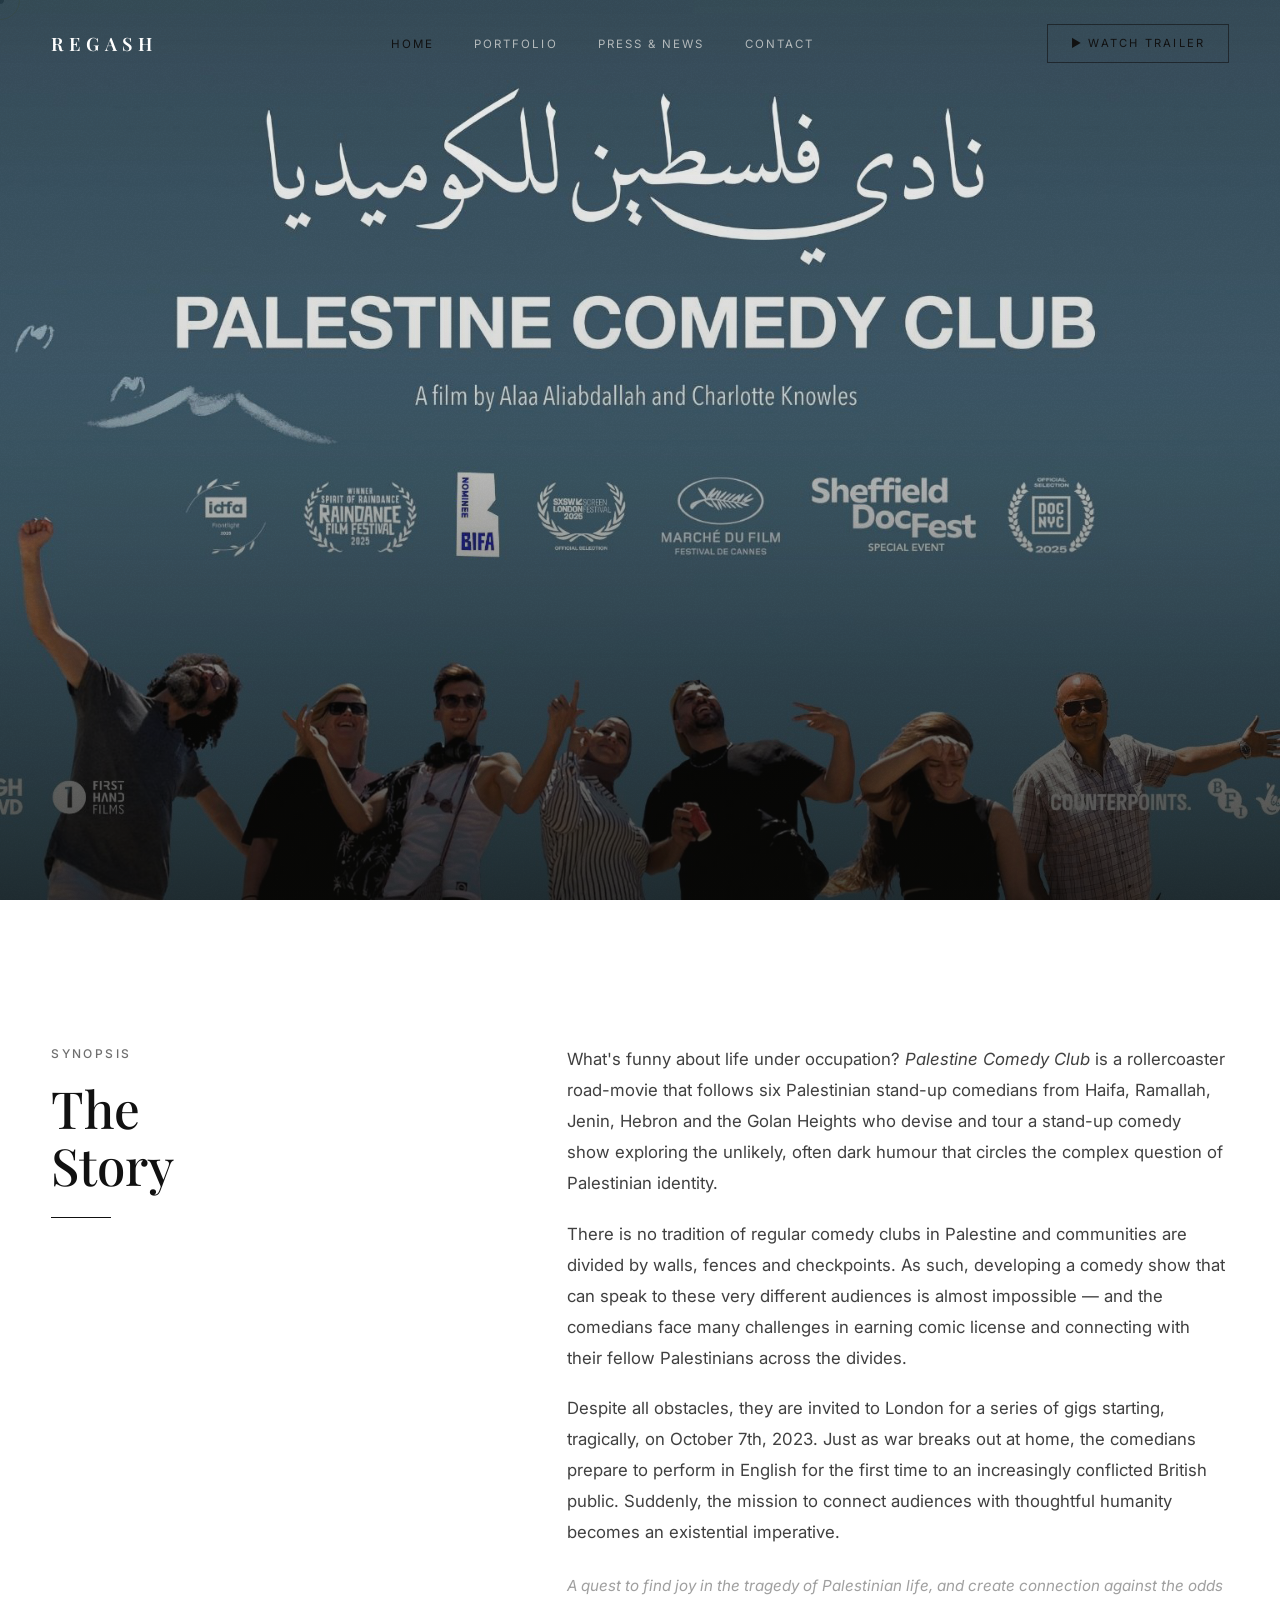
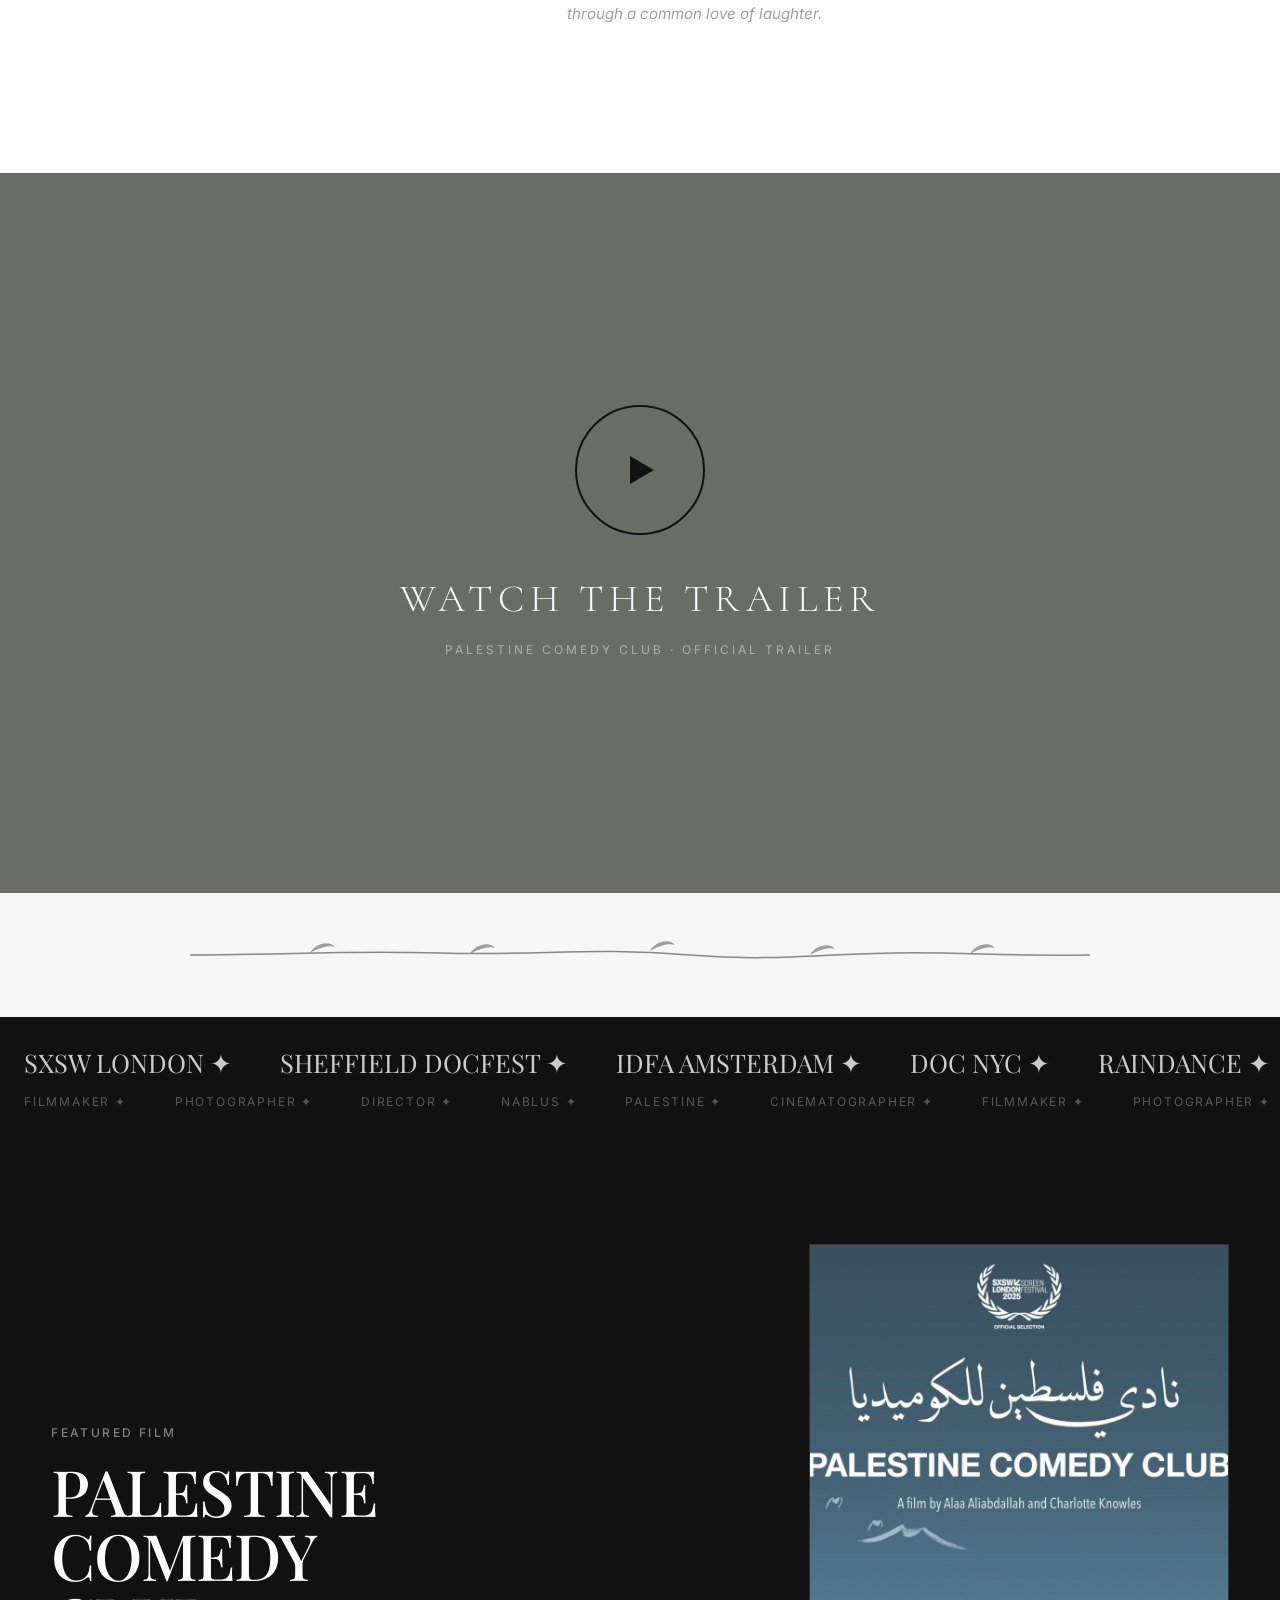
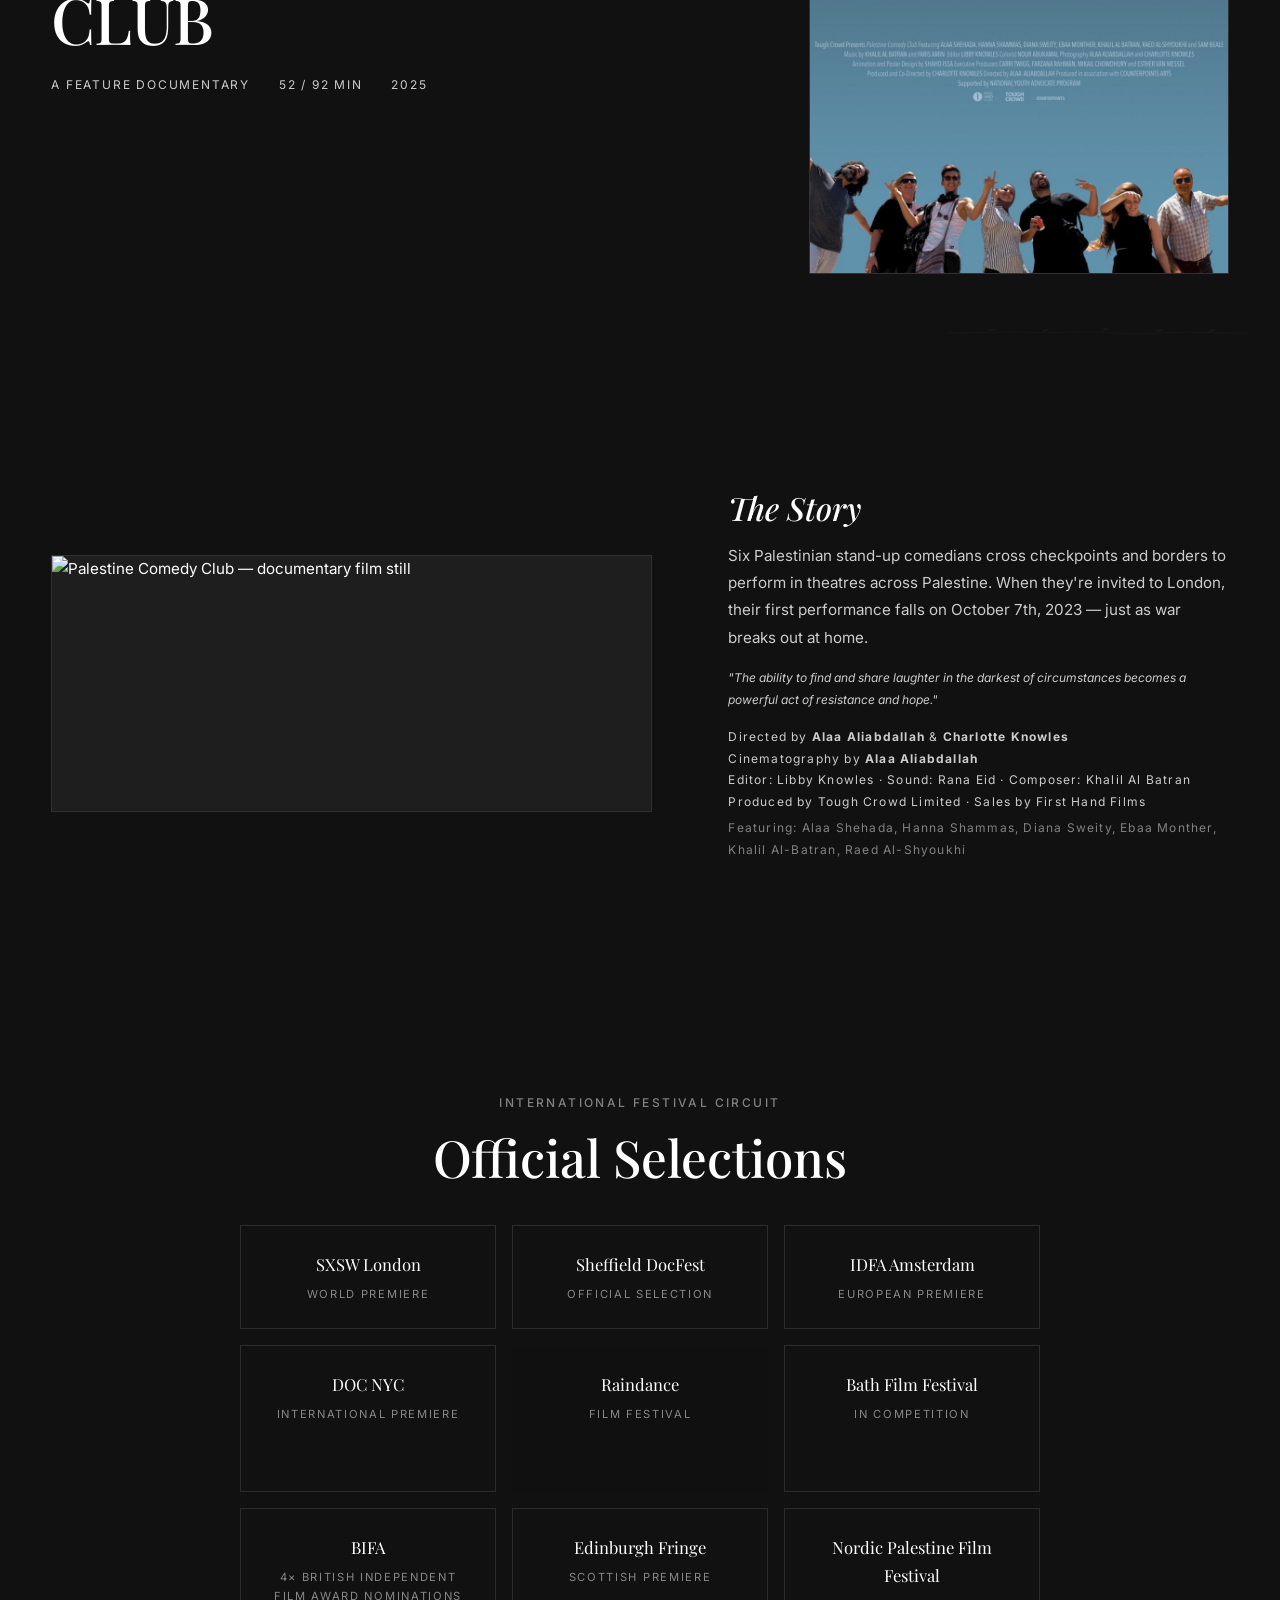
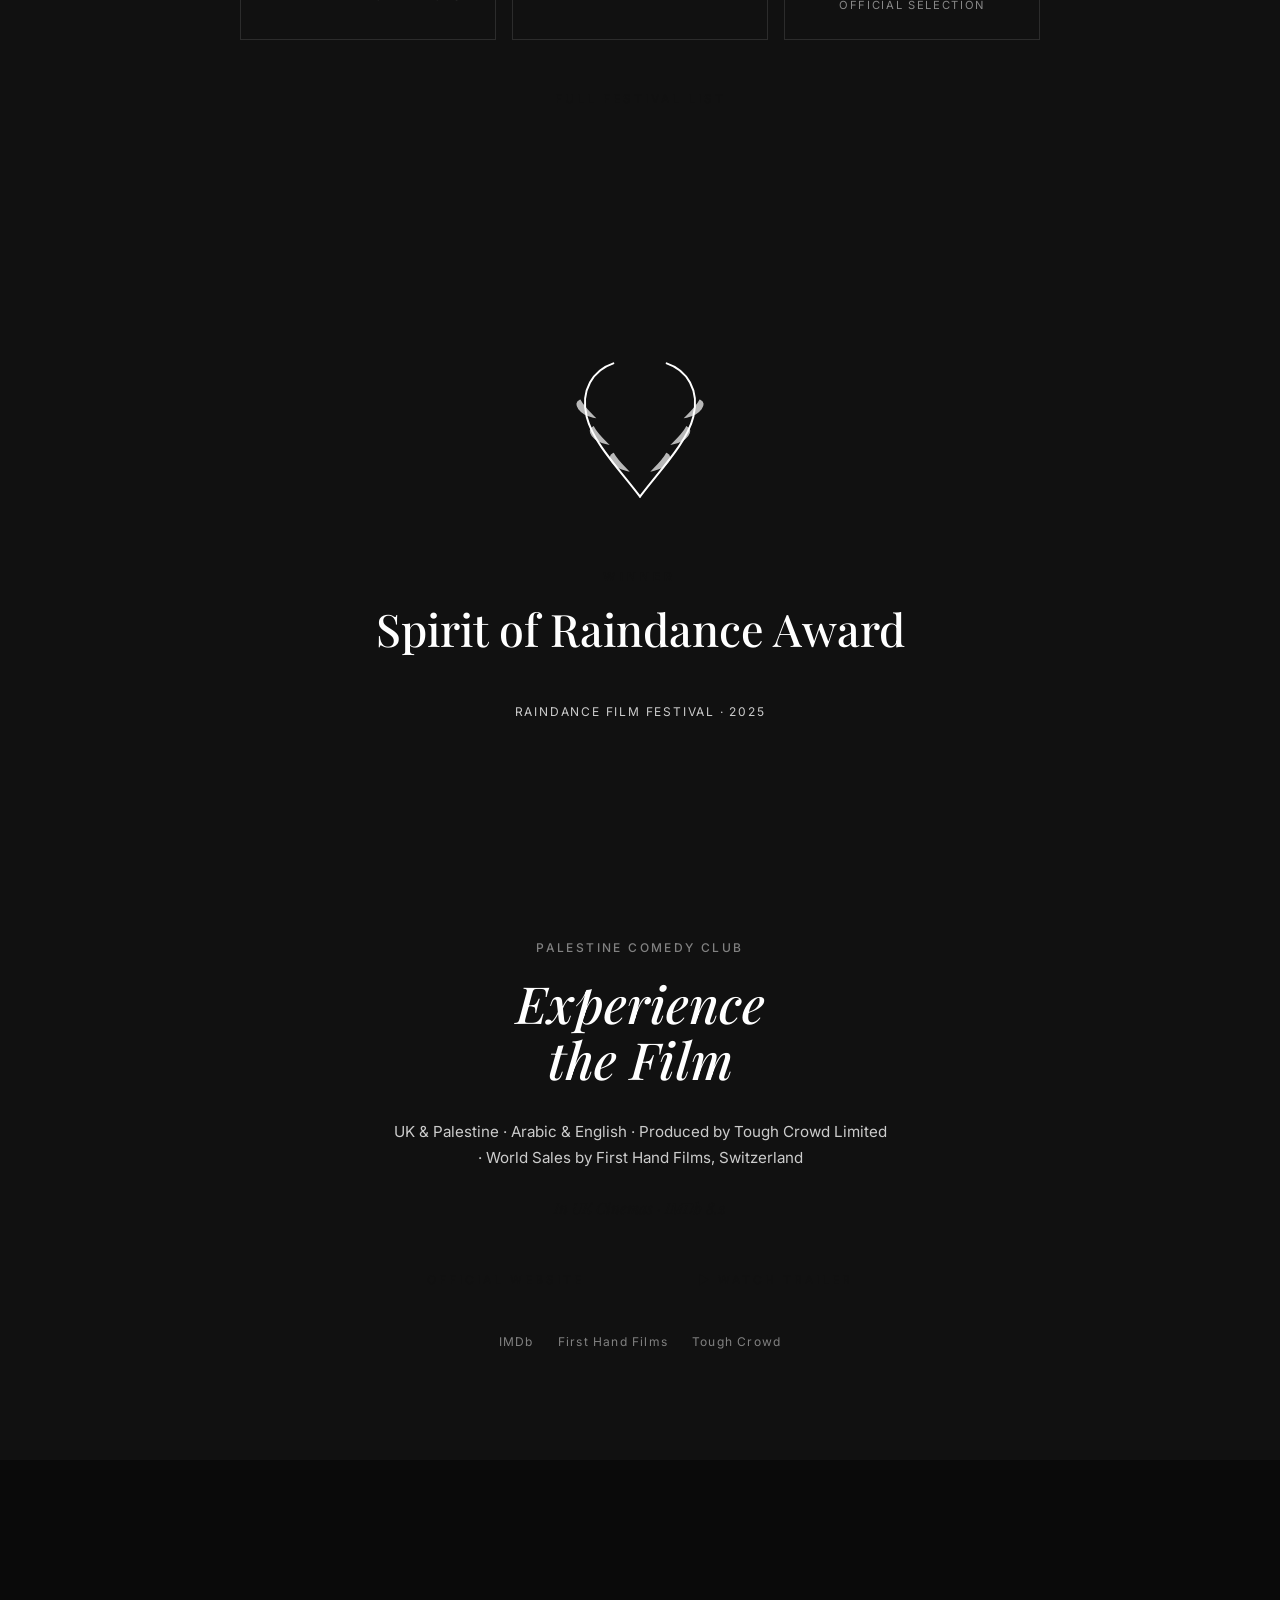
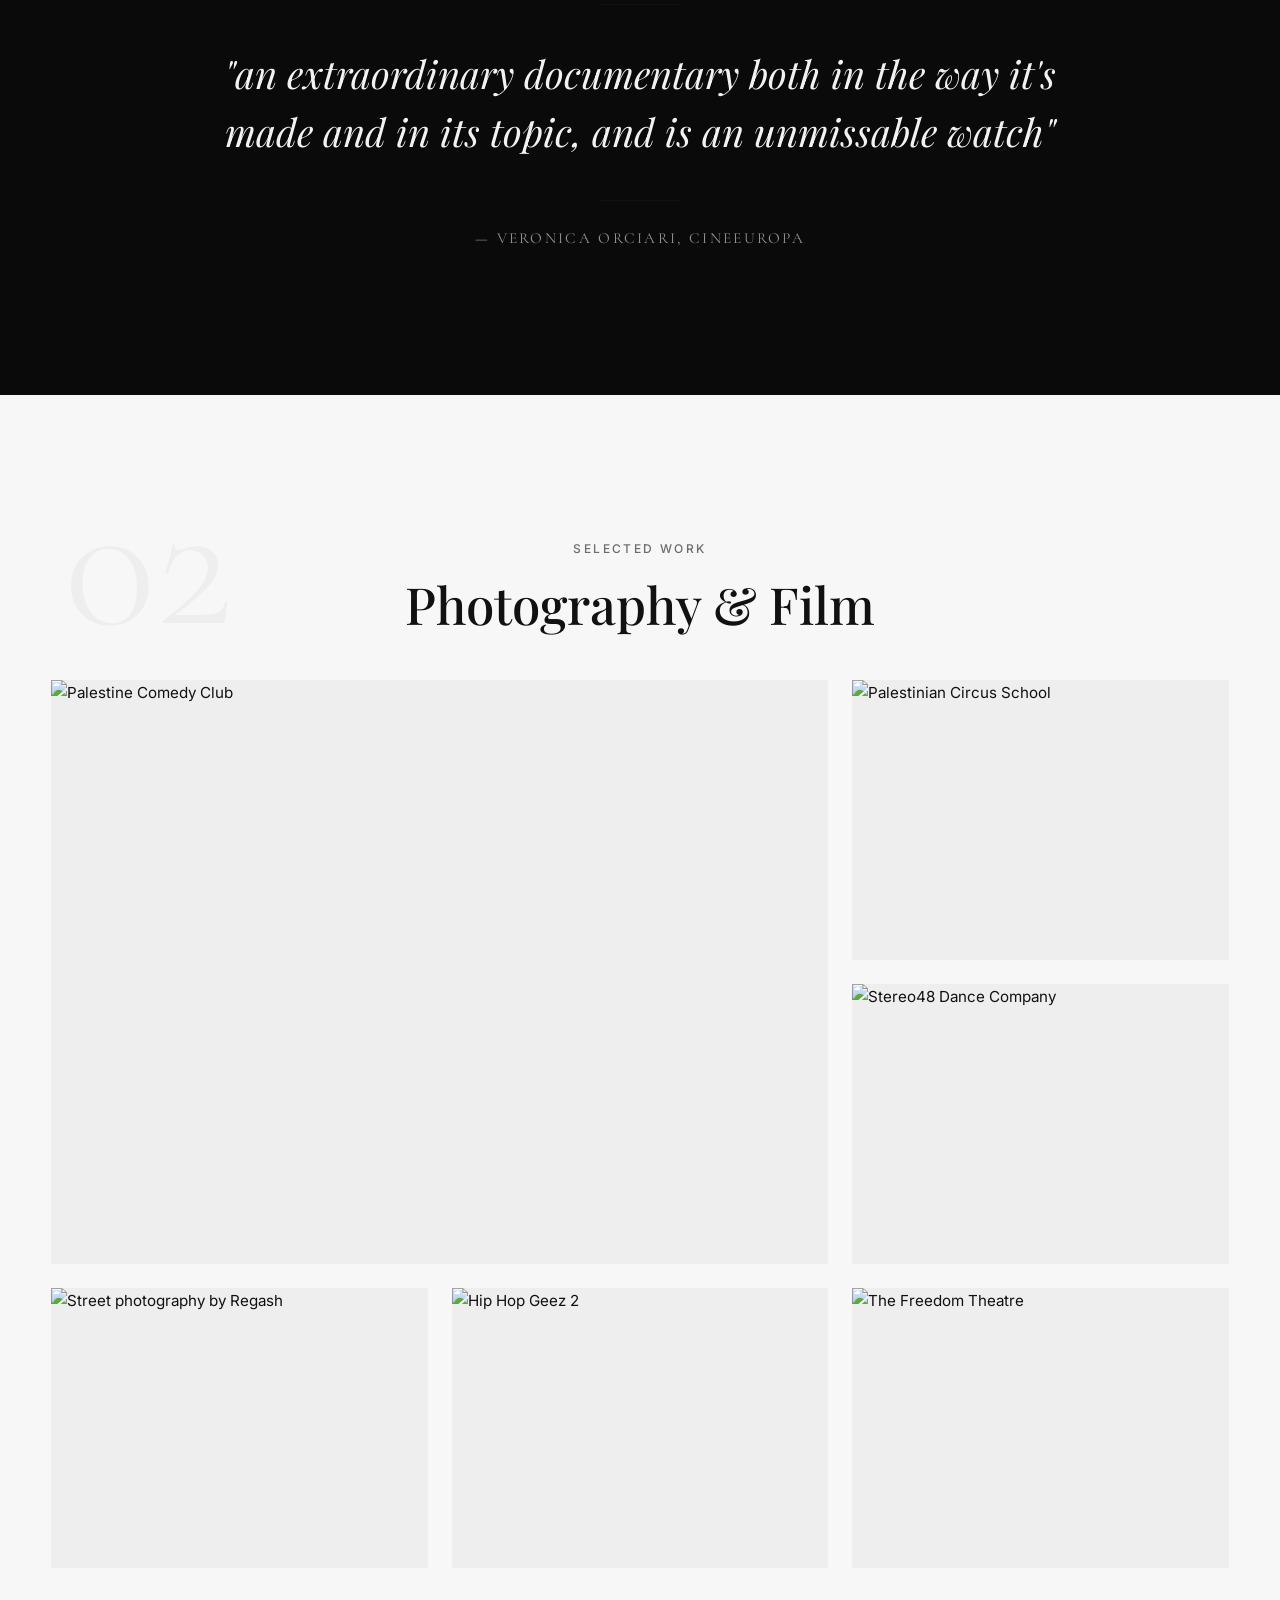
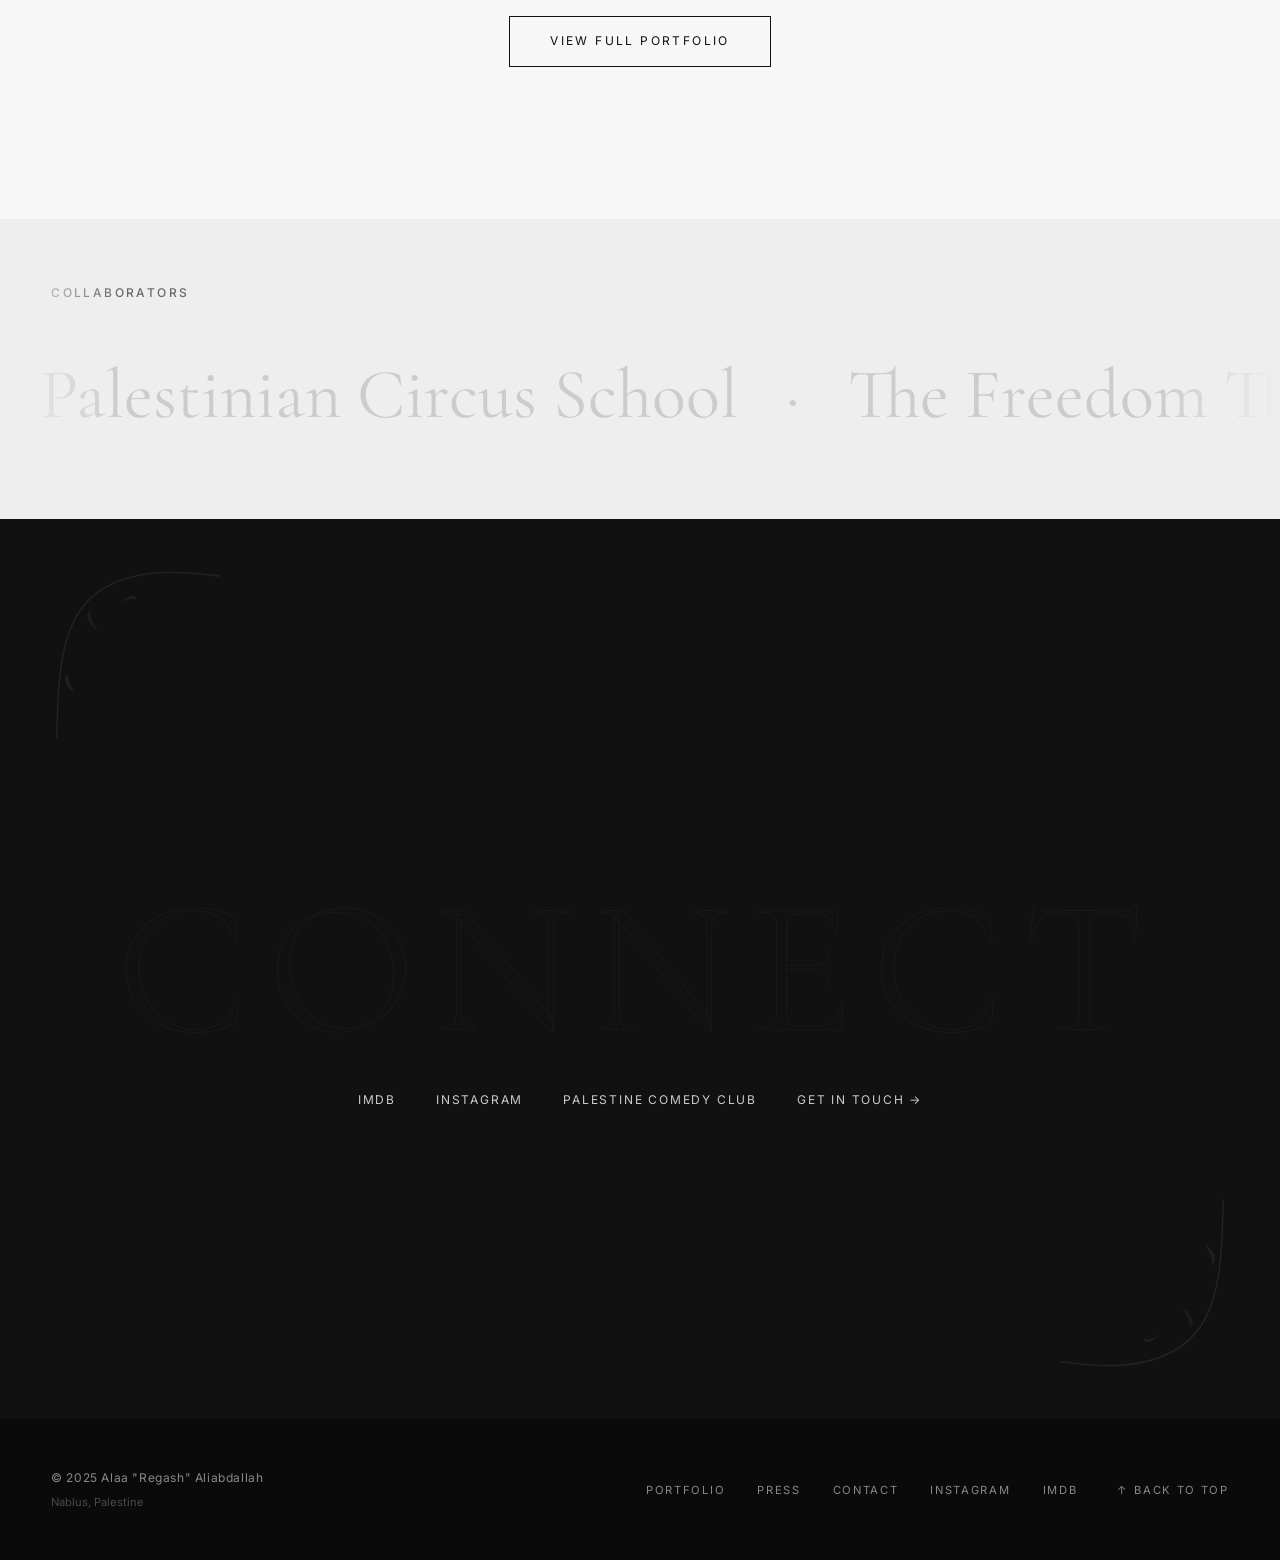
==== index.html @ 09f9a7af "fix: nav overlap, mobile layout, showreel image framing - Nav turns solid immediately on inner pages" ====
<!DOCTYPE html>
<html lang="en">
<head>
  <meta charset="UTF-8">
  <meta name="viewport" content="width=device-width, initial-scale=1.0">
  <title>Regash — Alaa Aliabdallah | Filmmaker & Photographer | Palestine</title>
  <meta name="description" content="Alaa 'Regash' Aliabdallah — Palestinian filmmaker, photographer and cinematographer based in Nablus. Co-director of Palestine Comedy Club (2025), winner of the Spirit of Raindance Award.">
  <meta name="referrer" content="no-referrer">
  <meta name="robots" content="index, follow">
  <meta name="theme-color" content="#111111">
  <link rel="icon" type="image/svg+xml" href="favicon.svg">
  <link rel="canonical" href="https://regash.com/">
  <meta property="og:type" content="website">
  <meta property="og:url" content="https://regash.com/">
  <meta property="og:title" content="Regash — Palestinian Filmmaker & Photographer">
  <meta property="og:description" content="Co-director of Palestine Comedy Club, winner of the Spirit of Raindance Award. SXSW London, IDFA, DOC NYC, Sheffield DocFest.">
  <meta property="og:image" content="https://regash.com/pcc-banner.jpg">
  <meta name="twitter:card" content="summary_large_image">
  <meta name="twitter:title" content="Regash — Palestinian Filmmaker & Photographer">
  <meta name="twitter:image" content="https://regash.com/pcc-banner.jpg">
  <link rel="preconnect" href="https://fonts.googleapis.com">
  <link rel="preconnect" href="https://fonts.gstatic.com" crossorigin>
  <link href="https://fonts.googleapis.com/css2?family=Bebas+Neue&family=Cormorant+Garamond:ital,wght@0,300;0,400;0,500;0,600;1,300;1,400;1,500&family=Playfair+Display:ital,wght@0,400;0,500;0,600;0,700;1,400;1,500;1,600&family=Inter:wght@300;400;500;600&display=swap" rel="stylesheet">
  <link rel="stylesheet" href="styles.css">
</head>
<body>

  <!-- Film Grain -->
  <svg class="grain-overlay" aria-hidden="true">
    <filter id="grain">
      <feTurbulence type="fractalNoise" baseFrequency="0.65" numOctaves="3" stitchTiles="stitch"/>
      <feColorMatrix type="saturate" values="0"/>
      <feBlend in="SourceGraphic" mode="overlay"/>
    </filter>
    <rect width="100%" height="100%" filter="url(#grain)"/>
  </svg>

  <!-- Custom Cursor -->
  <div class="cursor-dot" aria-hidden="true"></div>
  <div class="cursor-ring" aria-hidden="true"></div>

  <!-- SVG Definitions -->
  <svg xmlns="http://www.w3.org/2000/svg" style="position:absolute;width:0;height:0;overflow:hidden" aria-hidden="true">
    <defs>
      <symbol id="branch-horizontal" viewBox="0 0 900 60">
        <path class="branch-line" d="M0,30 C100,30 150,25 250,28 C350,31 400,22 500,30 C600,38 650,25 750,28 C850,31 900,30 900,30" fill="none" stroke="currentColor" stroke-width="1.5" stroke-linecap="round"/>
        <path class="branch-leaf" d="M120,28 C125,18 140,15 145,22 C140,20 130,22 120,28Z" fill="currentColor" opacity="0.8"/>
        <path class="branch-leaf" d="M280,29 C285,19 300,16 305,23 C300,21 290,23 280,29Z" fill="currentColor" opacity="0.8"/>
        <path class="branch-leaf" d="M460,26 C465,16 480,13 485,20 C480,18 470,20 460,26Z" fill="currentColor" opacity="0.8"/>
        <path class="branch-leaf" d="M620,30 C625,20 640,17 645,24 C640,22 630,24 620,30Z" fill="currentColor" opacity="0.8"/>
        <path class="branch-leaf" d="M780,29 C785,19 800,16 805,23 C800,21 790,23 780,29Z" fill="currentColor" opacity="0.8"/>
      </symbol>
      <symbol id="branch-corner" viewBox="0 0 200 200">
        <path class="branch-line" d="M10,190 C10,100 20,50 60,25 C100,0 150,5 190,10" fill="none" stroke="currentColor" stroke-width="1.5" stroke-linecap="round"/>
        <path class="branch-leaf" d="M30,140 C20,135 15,122 22,118 C22,125 25,132 30,140Z" fill="currentColor" opacity="0.7"/>
        <path class="branch-leaf" d="M55,70 C45,65 40,52 47,48 C47,55 50,62 55,70Z" fill="currentColor" opacity="0.6"/>
        <path class="branch-leaf" d="M80,40 C88,33 98,28 98,36 C93,34 86,36 80,40Z" fill="currentColor" opacity="0.7"/>
      </symbol>
      <symbol id="branch-laurel" viewBox="0 0 120 120">
        <path class="branch-line laurel-left" d="M60,110 C45,90 25,70 20,50 C15,30 25,15 40,10" fill="none" stroke="currentColor" stroke-width="1.5" stroke-linecap="round"/>
        <path class="branch-leaf" d="M50,90 C40,88 35,80 40,78 C42,82 46,86 50,90Z" fill="currentColor" opacity="0.7"/>
        <path class="branch-leaf" d="M35,70 C25,68 20,60 25,58 C27,62 31,66 35,70Z" fill="currentColor" opacity="0.7"/>
        <path class="branch-leaf" d="M25,50 C15,48 10,40 15,38 C17,42 21,46 25,50Z" fill="currentColor" opacity="0.7"/>
        <path class="branch-line laurel-right" d="M60,110 C75,90 95,70 100,50 C105,30 95,15 80,10" fill="none" stroke="currentColor" stroke-width="1.5" stroke-linecap="round"/>
        <path class="branch-leaf" d="M70,90 C80,88 85,80 80,78 C78,82 74,86 70,90Z" fill="currentColor" opacity="0.7"/>
        <path class="branch-leaf" d="M85,70 C95,68 100,60 95,58 C93,62 89,66 85,70Z" fill="currentColor" opacity="0.7"/>
        <path class="branch-leaf" d="M95,50 C105,48 110,40 105,38 C103,42 99,46 95,50Z" fill="currentColor" opacity="0.7"/>
      </symbol>
    </defs>
  </svg>


  <!-- ============ NAV ============ -->
  <nav class="site-nav" id="siteNav">
    <a href="index.html" class="nav__logo">Regash</a>
    <ul class="nav__links">
      <li><a href="index.html" class="nav__link active">Home</a></li>
      <li><a href="portfolio.html" class="nav__link">Portfolio</a></li>
      <li><a href="blog.html" class="nav__link">Press &amp; News</a></li>
      <li><a href="contact.html" class="nav__link">Contact</a></li>
    </ul>
    <a href="https://www.youtube.com/watch?v=P3hjX1abP3M" target="_blank" rel="noopener noreferrer" class="nav__cta magnetic-btn">▶ Watch Trailer</a>
    <button class="nav__hamburger" id="navHamburger" aria-label="Open menu">
      <span></span><span></span><span></span>
    </button>
  </nav>
  <div class="nav__mobile" id="navMobile">
    <button class="nav__mobile-close" id="navMobileClose" aria-label="Close menu">×</button>
    <a href="index.html" class="nav__link">Home</a>
    <a href="portfolio.html" class="nav__link">Portfolio</a>
    <a href="blog.html" class="nav__link">Press &amp; News</a>
    <a href="contact.html" class="nav__link">Contact</a>
    <a href="https://www.youtube.com/watch?v=P3hjX1abP3M" target="_blank" rel="noopener noreferrer" class="nav__cta" style="margin-top:1rem">▶ Watch Trailer</a>
  </div>

  <!-- ============ HOME HERO ============ -->
  <section class="home-hero" id="hero">
    <div class="home-hero__bg" id="heroBg"></div>
    <div class="home-hero__overlay"></div>
  </section>

  <!-- ============ SYNOPSIS ============ -->
  <section class="synopsis" id="synopsis">
    <div class="synopsis__grid">
      <div class="synopsis__label-col">
        <p class="label">Synopsis</p>
        <h2 class="synopsis__heading">The<br>Story</h2>
        <div style="width:60px;height:1px;background:var(--gold);margin-top:1.5rem"></div>
      </div>
      <div class="synopsis__text">
        <p>What's funny about life under occupation? <em>Palestine Comedy Club</em> is a rollercoaster road-movie that follows six Palestinian stand-up comedians from Haifa, Ramallah, Jenin, Hebron and the Golan Heights who devise and tour a stand-up comedy show exploring the unlikely, often dark humour that circles the complex question of Palestinian identity.</p>
        <p>There is no tradition of regular comedy clubs in Palestine and communities are divided by walls, fences and checkpoints. As such, developing a comedy show that can speak to these very different audiences is almost impossible — and the comedians face many challenges in earning comic license and connecting with their fellow Palestinians across the divides.</p>
        <p>Despite all obstacles, they are invited to London for a series of gigs starting, tragically, on October 7th, 2023. Just as war breaks out at home, the comedians prepare to perform in English for the first time to an increasingly conflicted British public. Suddenly, the mission to connect audiences with thoughtful humanity becomes an existential imperative.</p>
        <p style="margin-top:1.5rem;font-style:italic;color:var(--olive-mid);font-size:0.95rem">A quest to find joy in the tragedy of Palestinian life, and create connection against the odds through a common love of laughter.</p>
      </div>
    </div>
  </section>

  <!-- ============ SHOWREEL / TRAILER ============ -->
  <section class="showreel" id="showreel">
    <div class="showreel__bg">
      <div class="showreel__bg-inner" id="showreelBgInner"></div>
    </div>
    <div class="showreel__overlay"></div>
    <div class="showreel__content">
      <div class="showreel__play magnetic-btn" id="trailerPlayBtn" aria-label="Watch the Trailer">
        <div class="showreel__play-tri"></div>
      </div>
      <div class="showreel__label">Watch the Trailer</div>
      <div class="showreel__sub">Palestine Comedy Club · Official Trailer</div>
    </div>
  </section>

  <!-- YouTube Trailer Overlay -->
  <div class="showreel__video-overlay" id="trailerOverlay">
    <div class="showreel__video-wrap">
      <button class="showreel__video-close" id="trailerCloseBtn" aria-label="Close trailer">&times;</button>
      <iframe id="trailerIframe" src="" allow="accelerometer; autoplay; clipboard-write; encrypted-media; gyroscope; picture-in-picture" allowfullscreen></iframe>
    </div>
  </div>

  <!-- ============ OLIVE DIVIDER ============ -->
  <div class="olive-divider" id="oliveDivider">
    <svg viewBox="0 0 900 60" style="color: var(--olive-mid)">
      <use href="#branch-horizontal"/>
    </svg>
  </div>

  <!-- ============ MARQUEE ============ -->
  <div class="marquee-section">
    <div class="marquee-row marquee-row--festivals">
      <div class="marquee-track" id="marquee1">
        <span>SXSW LONDON ✦</span><span>SHEFFIELD DOCFEST ✦</span><span>IDFA AMSTERDAM ✦</span><span>DOC NYC ✦</span><span>RAINDANCE ✦</span><span>BATH FILM FESTIVAL ✦</span><span>BIFA ✦</span><span>EDINBURGH FRINGE ✦</span><span>NORDIC PALESTINE FILM FESTIVAL ✦</span>
        <span>SXSW LONDON ✦</span><span>SHEFFIELD DOCFEST ✦</span><span>IDFA AMSTERDAM ✦</span><span>DOC NYC ✦</span><span>RAINDANCE ✦</span><span>BATH FILM FESTIVAL ✦</span><span>BIFA ✦</span><span>EDINBURGH FRINGE ✦</span><span>NORDIC PALESTINE FILM FESTIVAL ✦</span>
        <span>SXSW LONDON ✦</span><span>SHEFFIELD DOCFEST ✦</span><span>IDFA AMSTERDAM ✦</span><span>DOC NYC ✦</span><span>RAINDANCE ✦</span><span>BATH FILM FESTIVAL ✦</span><span>BIFA ✦</span><span>EDINBURGH FRINGE ✦</span><span>NORDIC PALESTINE FILM FESTIVAL ✦</span>
      </div>
    </div>
    <div class="marquee-row marquee-row--roles">
      <div class="marquee-track" id="marquee2">
        <span>FILMMAKER ✦</span><span>PHOTOGRAPHER ✦</span><span>DIRECTOR ✦</span><span>NABLUS ✦</span><span>PALESTINE ✦</span><span>CINEMATOGRAPHER ✦</span>
        <span>FILMMAKER ✦</span><span>PHOTOGRAPHER ✦</span><span>DIRECTOR ✦</span><span>NABLUS ✦</span><span>PALESTINE ✦</span><span>CINEMATOGRAPHER ✦</span>
        <span>FILMMAKER ✦</span><span>PHOTOGRAPHER ✦</span><span>DIRECTOR ✦</span><span>NABLUS ✦</span><span>PALESTINE ✦</span><span>CINEMATOGRAPHER ✦</span>
      </div>
    </div>
  </div>

  <!-- ============ FILM SECTION ============ -->
  <section class="film-section section--dark" id="filmSection">
    <div class="film-perfs film-perfs--top" id="filmPerfsTop"></div>
    <div class="film-perfs film-perfs--bottom" id="filmPerfsBottom"></div>
    <div class="film-counter" id="filmCounter"><span class="film-counter__current">01</span> / 05</div>
    <div class="film-section__inner">
      <div class="film-track" id="filmTrack">

        <!-- Panel 1: Title & Poster -->
        <div class="film-panel">
          <div class="film-panel__inner">
            <div class="panel-title">
              <div>
                <p class="label" style="color:var(--olive-pale)">Featured Film</p>
                <h2 class="panel-title__heading">PALESTINE<br>COMEDY<br>CLUB</h2>
                <div class="panel-title__meta">
                  <span>A Feature Documentary</span>
                  <span>52 / 92 min</span>
                  <span>2025</span>
                </div>
              </div>
              <div class="panel-title__image">
                <img src="pcc-poster.jpg" alt="Palestine Comedy Club — Official Movie Poster" loading="lazy">
              </div>
            </div>
          </div>
          <div class="panel-title__bg-branch">
            <svg viewBox="0 0 900 60" style="color:var(--cream)"><use href="#branch-horizontal"/></svg>
          </div>
        </div>

        <!-- Panel 2: The Story -->
        <div class="film-panel">
          <div class="film-panel__inner">
            <div class="panel-story">
              <div class="panel-story__image">
                <img src="https://my.idfa.nl/image-transforms/08a0b039-5d2d-440b-92f9-025bc49e96c1/2500.jpeg" alt="Palestine Comedy Club — documentary film still" loading="lazy">
              </div>
              <div class="panel-story__text">
                <h3>The Story</h3>
                <p>Six Palestinian stand-up comedians cross checkpoints and borders to perform in theatres across Palestine. When they're invited to London, their first performance falls on October 7th, 2023 — just as war breaks out at home.</p>
                <p style="font-style:italic;color:var(--olive-pale);font-size:var(--small);margin-bottom:1rem">"The ability to find and share laughter in the darkest of circumstances becomes a powerful act of resistance and hope."</p>
                <p class="panel-story__credit">
                  Directed by <strong>Alaa Aliabdallah</strong> &amp; <strong>Charlotte Knowles</strong><br>
                  Cinematography by <strong>Alaa Aliabdallah</strong><br>
                  Editor: Libby Knowles · Sound: Rana Eid · Composer: Khalil Al Batran<br>
                  Produced by Tough Crowd Limited · Sales by First Hand Films<br>
                  <span style="opacity:0.6;margin-top:0.3rem;display:inline-block">Featuring: Alaa Shehada, Hanna Shammas, Diana Sweity, Ebaa Monther, Khalil Al-Batran, Raed Al-Shyoukhi</span>
                </p>
              </div>
            </div>
          </div>
        </div>

        <!-- Panel 3: Festivals -->
        <div class="film-panel">
          <div class="film-panel__inner">
            <div class="panel-festivals__heading">
              <p class="label">International Festival Circuit</p>
              <h2 style="font-size:var(--h-section)">Official Selections</h2>
            </div>
            <div class="festivals-grid">
              <div class="festival-card"><div class="festival-card__name">SXSW London</div><div class="festival-card__designation">World Premiere</div></div>
              <div class="festival-card"><div class="festival-card__name">Sheffield DocFest</div><div class="festival-card__designation">Official Selection</div></div>
              <div class="festival-card"><div class="festival-card__name">IDFA Amsterdam</div><div class="festival-card__designation">European Premiere</div></div>
              <div class="festival-card"><div class="festival-card__name">DOC NYC</div><div class="festival-card__designation">International Premiere</div></div>
              <div class="festival-card festival-card--winner"><div class="festival-card__name">Raindance</div><div class="festival-card__designation">Film Festival</div><div class="festival-card__award">★ Spirit of Raindance Award</div></div>
              <div class="festival-card"><div class="festival-card__name">Bath Film Festival</div><div class="festival-card__designation">In Competition</div></div>
              <div class="festival-card"><div class="festival-card__name">BIFA</div><div class="festival-card__designation">4× British Independent Film Award Nominations</div></div>
              <div class="festival-card"><div class="festival-card__name">Edinburgh Fringe</div><div class="festival-card__designation">Scottish Premiere</div></div>
              <div class="festival-card"><div class="festival-card__name">Nordic Palestine Film Festival</div><div class="festival-card__designation">Official Selection</div></div>
            </div>
            <div style="text-align:center;margin-top:2rem">
              <a href="blog.html" class="btn-gold magnetic-btn">Full Festival List</a>
            </div>
          </div>
        </div>

        <!-- Panel 4: Award -->
        <div class="film-panel">
          <div class="film-panel__inner">
            <div class="panel-award">
              <div class="panel-award__laurel" id="awardLaurel">
                <svg viewBox="0 0 120 120" fill="none" stroke="currentColor" stroke-width="1.5" stroke-linecap="round">
                  <use href="#branch-laurel"/>
                </svg>
              </div>
              <div class="panel-award__line"></div>
              <p class="panel-award__winner">Winner</p>
              <h2 class="panel-award__title">Spirit of Raindance Award</h2>
              <div class="panel-award__line"></div>
              <p class="panel-award__festival">Raindance Film Festival · 2025</p>
            </div>
          </div>
        </div>

        <!-- Panel 5: CTA -->
        <div class="film-panel">
          <div class="film-panel__inner">
            <div class="panel-cta">
              <p class="label" style="color:var(--olive-pale)">Palestine Comedy Club</p>
              <h2 class="panel-cta__heading">Experience<br>the Film</h2>
              <p style="color:var(--olive-pale);max-width:500px;margin:0 auto 1.5rem;line-height:1.7">UK &amp; Palestine · Arabic &amp; English · Produced by Tough Crowd Limited · World Sales by First Hand Films, Switzerland</p>
              <p style="color:var(--gold);font-family:'Playfair Display',serif;font-size:clamp(0.9rem,1.2vw,1.1rem);font-style:italic;margin-bottom:2rem">In UK Cinemas · IMDb 8.2</p>
              <div style="display:flex;gap:1rem;justify-content:center;flex-wrap:wrap">
                <a href="https://www.palestinecomedyclub.com/" target="_blank" rel="noopener noreferrer" class="btn-gold magnetic-btn">OFFICIAL WEBSITE</a>
                <a href="https://www.youtube.com/watch?v=P3hjX1abP3M" target="_blank" rel="noopener noreferrer" class="btn-gold magnetic-btn" style="background:transparent;border-color:var(--gold);color:var(--gold)">▶ WATCH TRAILER</a>
              </div>
              <div style="display:flex;gap:1.5rem;justify-content:center;margin-top:1.5rem;flex-wrap:wrap">
                <a href="https://www.imdb.com/title/tt35665999" target="_blank" rel="noopener noreferrer" class="film-sub-link">IMDb</a>
                <a href="https://www.firsthandfilms.com/films/Palestine+Comedy+Club/1000677" target="_blank" rel="noopener noreferrer" class="film-sub-link">First Hand Films</a>
                <a href="https://www.toughcrowd.uk/film" target="_blank" rel="noopener noreferrer" class="film-sub-link">Tough Crowd</a>
              </div>
            </div>
          </div>
        </div>

      </div>
    </div>
    <div class="film-progress" id="filmProgress"><div class="film-progress__bar" id="filmProgressBar"></div></div>
  </section>

  <!-- ============ PRESS QUOTE ============ -->
  <section class="press-quote" id="pressQuote">
    <div class="press-quote__line"></div>
    <blockquote class="press-quote__text">
      "an extraordinary documentary both in the way it's made and in its topic, and is an unmissable watch"
    </blockquote>
    <div class="press-quote__line-bottom"></div>
    <p class="press-quote__attr">— Veronica Orciari, CineEuropa</p>
  </section>

  <!-- ============ PORTFOLIO (teaser) ============ -->
  <section class="work section section--spacious" id="work">
    <div class="section-number" aria-hidden="true">02</div>
    <div class="container">
      <div class="work__header">
        <p class="label">Selected Work</p>
        <h2 class="work__heading">Photography &amp; Film</h2>
      </div>
      <div class="work-grid">
        <a href="portfolio.html" class="work-card" style="display:block;text-decoration:none;color:inherit">
          <div class="work-card__number-overlay">01</div>
          <div class="work-card__image">
            <img src="https://images.squarespace-cdn.com/content/v1/65a0086abd88bb013230496d/7338f538-97e0-4472-b615-9437c519a62c/Palestine+Comedy+Club+Still+1+%281920+x+1080+px%29.png" alt="Palestine Comedy Club" loading="lazy">
          </div>
          <div class="work-card__overlay">
            <div class="work-card__info">
              <div class="work-card__number">Featured Film</div>
              <div class="work-card__name">Palestine Comedy Club</div>
              <div class="work-card__category">Documentary · Director &amp; Cinematographer</div>
            </div>
          </div>
        </a>
        <div class="work-card">
          <div class="work-card__number-overlay">02</div>
          <div class="work-card__image">
            <img src="https://images.squarespace-cdn.com/content/v1/67a3a2b0a8a6900c258434af/80440695-3e0b-4f1d-9295-619f945fdd21/DSC_7102+copy.jpg" alt="Palestinian Circus School" loading="lazy">
          </div>
          <div class="work-card__overlay">
            <div class="work-card__info">
              <div class="work-card__number">Performance</div>
              <div class="work-card__name">Palestinian Circus School</div>
              <div class="work-card__category">Photography · SARAB, ASIMO &amp; More</div>
            </div>
          </div>
        </div>
        <div class="work-card">
          <div class="work-card__number-overlay">03</div>
          <div class="work-card__image">
            <img src="https://images.squarespace-cdn.com/content/v1/67a3a2b0a8a6900c258434af/2f411d24-e2a3-4aac-bf91-22b8ba2ad7b3/DSC_8810+copy.jpg" alt="Stereo48 Dance Company" loading="lazy">
          </div>
          <div class="work-card__overlay">
            <div class="work-card__info">
              <div class="work-card__number">Dance</div>
              <div class="work-card__name">Stereo48 Dance Company</div>
              <div class="work-card__category">Photography &amp; Videography</div>
            </div>
          </div>
        </div>
        <div class="work-card">
          <div class="work-card__number-overlay">04</div>
          <div class="work-card__image">
            <img src="https://images.squarespace-cdn.com/content/v1/67a3a2b0a8a6900c258434af/a3c748db-4446-4867-983b-ae88599a641b/DSC_1821+copy.jpg" alt="Street photography by Regash" loading="lazy">
          </div>
          <div class="work-card__overlay">
            <div class="work-card__info">
              <div class="work-card__number">Street</div>
              <div class="work-card__name">Nablus &amp; Palestinian Cities</div>
              <div class="work-card__category">Street Photography &amp; Portraits</div>
            </div>
          </div>
        </div>
        <div class="work-card">
          <div class="work-card__number-overlay">05</div>
          <div class="work-card__image">
            <img src="https://images.squarespace-cdn.com/content/v1/67a3a2b0a8a6900c258434af/6c804019-35d6-49c0-a73f-ddbc0f210959/DSC_8753+copy.jpg" alt="Hip Hop Geez 2" loading="lazy">
          </div>
          <div class="work-card__overlay">
            <div class="work-card__info">
              <div class="work-card__number">Performance</div>
              <div class="work-card__name">Hip Hop Geez 2</div>
              <div class="work-card__category">Stereo48 · Performance Photography</div>
            </div>
          </div>
        </div>
        <div class="work-card">
          <div class="work-card__number-overlay">06</div>
          <div class="work-card__image">
            <img src="https://images.squarespace-cdn.com/content/v1/67a3a2b0a8a6900c258434af/fa8c3a93-a99c-4e97-8630-100893f6318b/DSC_8937+copy.jpg" alt="The Freedom Theatre" loading="lazy">
          </div>
          <div class="work-card__overlay">
            <div class="work-card__info">
              <div class="work-card__number">Theatre</div>
              <div class="work-card__name">The Freedom Theatre</div>
              <div class="work-card__category">Jenin · Documentation &amp; Videography</div>
            </div>
          </div>
        </div>
      </div>
      <div class="work__cta">
        <a href="portfolio.html" class="btn-outline magnetic-btn">VIEW FULL PORTFOLIO</a>
      </div>
    </div>
  </section>

  <!-- ============ COLLABORATORS ============ -->
  <section class="collaborators section" id="collaborators">
    <p class="label">Collaborators</p>
    <div class="collab-scroll" id="collabScroll">
      <span class="collab-scroll__name">Palestinian Circus School</span><span class="collab-scroll__divider">·</span>
      <span class="collab-scroll__name">The Freedom Theatre</span><span class="collab-scroll__divider">·</span>
      <span class="collab-scroll__name">Stereo48 Dance Company</span><span class="collab-scroll__divider">·</span>
      <span class="collab-scroll__name">Sarreyet Ramallah</span><span class="collab-scroll__divider">·</span>
      <span class="collab-scroll__name">Tough Crowd Limited</span><span class="collab-scroll__divider">·</span>
      <span class="collab-scroll__name">First Hand Films</span><span class="collab-scroll__divider">·</span>
      <span class="collab-scroll__name">Palestine Film Institute</span><span class="collab-scroll__divider">·</span>
      <span class="collab-scroll__name">Culture House</span><span class="collab-scroll__divider">·</span>
      <span class="collab-scroll__name">LDNO Productions</span><span class="collab-scroll__divider">·</span>
      <span class="collab-scroll__name">Palestinian Circus School</span><span class="collab-scroll__divider">·</span>
      <span class="collab-scroll__name">The Freedom Theatre</span><span class="collab-scroll__divider">·</span>
      <span class="collab-scroll__name">Stereo48 Dance Company</span><span class="collab-scroll__divider">·</span>
      <span class="collab-scroll__name">Sarreyet Ramallah</span><span class="collab-scroll__divider">·</span>
      <span class="collab-scroll__name">Tough Crowd Limited</span><span class="collab-scroll__divider">·</span>
      <span class="collab-scroll__name">First Hand Films</span><span class="collab-scroll__divider">·</span>
      <span class="collab-scroll__name">Palestine Film Institute</span><span class="collab-scroll__divider">·</span>
      <span class="collab-scroll__name">Culture House</span><span class="collab-scroll__divider">·</span>
      <span class="collab-scroll__name">LDNO Productions</span><span class="collab-scroll__divider">·</span>
    </div>
  </section>

  <!-- ============ CONTACT ============ -->
  <section class="contact section section--dark" id="contact">
    <div class="contact__bg-text" aria-hidden="true">CONNECT</div>
    <div class="contact__branch contact__branch--tl"><svg viewBox="0 0 200 200"><use href="#branch-corner"/></svg></div>
    <div class="contact__branch contact__branch--br"><svg viewBox="0 0 200 200"><use href="#branch-corner"/></svg></div>
    <div class="container" style="position:relative;z-index:1">
      <h2 class="contact__heading" id="contactHeading">
        <span class="word">Let's</span> <span class="word">Create</span> <span class="word">Something</span> <span class="word">Together</span>
      </h2>
      <a href="mailto:Hello@regash.com" class="contact__email">Hello@regash.com</a>
      <div class="contact__links">
        <a href="https://www.imdb.com/name/nm9421296/" target="_blank" rel="noopener noreferrer" class="contact__link magnetic-btn">IMDb</a>
        <a href="https://www.instagram.com/regashots/" target="_blank" rel="noopener noreferrer" class="contact__link magnetic-btn">Instagram</a>
        <a href="https://www.palestinecomedyclub.com/" target="_blank" rel="noopener noreferrer" class="contact__link magnetic-btn">Palestine Comedy Club</a>
        <a href="contact.html" class="contact__link magnetic-btn">Get in Touch →</a>
      </div>
    </div>
  </section>

  <!-- ============ FOOTER ============ -->
  <footer class="footer">
    <div class="footer__inner">
      <div class="footer__left">
        <p class="footer__copy">&copy; 2025 Alaa "Regash" Aliabdallah</p>
        <p class="footer__location">Nablus, Palestine</p>
      </div>
      <div class="footer__right">
        <div class="footer__links">
          <a href="portfolio.html" class="footer__link">Portfolio</a>
          <a href="blog.html" class="footer__link">Press</a>
          <a href="contact.html" class="footer__link">Contact</a>
          <a href="https://www.instagram.com/regashots/" target="_blank" rel="noopener noreferrer" class="footer__link">Instagram</a>
          <a href="https://www.imdb.com/name/nm9421296/" target="_blank" rel="noopener noreferrer" class="footer__link">IMDb</a>
        </div>
        <button class="footer__top-btn" id="backToTop"><span class="footer__top-arrow">&#8593;</span> Back to Top</button>
      </div>
    </div>
  </footer>

  <script src="https://cdn.jsdelivr.net/npm/gsap@3.12.5/dist/gsap.min.js"></script>
  <script src="https://cdn.jsdelivr.net/npm/gsap@3.12.5/dist/ScrollTrigger.min.js"></script>
  <script src="https://cdn.jsdelivr.net/npm/lenis@1.1.18/dist/lenis.min.js"></script>
  <script>
  (function () {
    'use strict';

    /* ---- Nav ---- */
    const siteNav = document.getElementById('siteNav');
    window.addEventListener('scroll', function () {
      siteNav.classList.toggle('scrolled', window.scrollY > 20);
    }, { passive: true });
    document.getElementById('navHamburger').addEventListener('click', function () {
      document.getElementById('navMobile').classList.add('open');
    });
    document.getElementById('navMobileClose').addEventListener('click', function () {
      document.getElementById('navMobile').classList.remove('open');
    });

    gsap.registerPlugin(ScrollTrigger);
    let lenis;
    const isMobile = window.innerWidth < 901;
    const prefersReducedMotion = window.matchMedia('(prefers-reduced-motion: reduce)').matches;

    function generatePerfs() {
      const perfCount = Math.floor(window.innerWidth / 40);
      ['filmPerfsTop','filmPerfsBottom'].forEach(function (id) {
        const el = document.getElementById(id);
        if (!el) return;
        el.innerHTML = '';
        for (let i = 0; i < perfCount; i++) {
          const div = document.createElement('div');
          div.className = 'film-perf';
          el.appendChild(div);
        }
      });
    }
    generatePerfs();

    function initSVGStrokes() {
      requestAnimationFrame(function () {
        document.querySelectorAll('.branch-line').forEach(function (path) {
          try { const l = path.getTotalLength(); path.style.strokeDasharray = l; path.style.strokeDashoffset = l; } catch (e) {}
        });
      });
    }




    function initLenis() {
      if (isMobile) { ScrollTrigger.defaults({ scroller: window }); return; }
      lenis = new Lenis({ duration: 1.2, easing: function (t) { return Math.min(1, 1.001 - Math.pow(2, -10 * t)); } });
      lenis.on('scroll', ScrollTrigger.update);
      gsap.ticker.add(function (time) { lenis.raf(time * 1000); });
      gsap.ticker.lagSmoothing(0);
    }

    function initHomeHero() {
      if (!isMobile) {
        gsap.to('#heroBg', { y: '20%', ease: 'none', scrollTrigger: { trigger: '#hero', start: 'top top', end: 'bottom top', scrub: 1 } });
      }
    }

    function initShowreel() {
      gsap.from('.showreel__content', { y: 60, opacity: 0, duration: 1, ease: 'power3.out', scrollTrigger: { trigger: '#showreel', start: 'top 70%', toggleActions: 'play none none none' } });
      if (!isMobile) { gsap.to('#showreelBgInner', { y: '15%', ease: 'none', scrollTrigger: { trigger: '#showreel', start: 'top bottom', end: 'bottom top', scrub: 1 } }); }
      var trailerBtn = document.getElementById('trailerPlayBtn');
      var overlay = document.getElementById('trailerOverlay');
      var closeBtn = document.getElementById('trailerCloseBtn');
      var iframe = document.getElementById('trailerIframe');
      var trailerUrl = 'https://www.youtube.com/embed/P3hjX1abP3M?autoplay=1&rel=0';
      if (trailerBtn && overlay) {
        trailerBtn.addEventListener('click', function () { iframe.src = trailerUrl; overlay.classList.add('active'); document.body.style.overflow = 'hidden'; });
        function closeTrailer() { overlay.classList.remove('active'); iframe.src = ''; document.body.style.overflow = 'auto'; }
        closeBtn.addEventListener('click', closeTrailer);
        overlay.addEventListener('click', function (e) { if (e.target === overlay) closeTrailer(); });
        document.addEventListener('keydown', function (e) { if (e.key === 'Escape' && overlay.classList.contains('active')) closeTrailer(); });
      }
    }

    function initDivider() {
      const divLine = document.querySelector('#oliveDivider .branch-line');
      const divLeaves = document.querySelectorAll('#oliveDivider .branch-leaf');
      if (divLine) {
        try {
          const len = divLine.getTotalLength(); divLine.style.strokeDasharray = len; divLine.style.strokeDashoffset = len;
          const t = gsap.timeline({ scrollTrigger: { trigger: '#oliveDivider', start: 'top 80%', end: 'bottom 30%', scrub: 1 } });
          t.to(divLine, { strokeDashoffset: 0, duration: 1 });
          divLeaves.forEach(function (leaf, i) { gsap.set(leaf, { scale: 0, transformOrigin: 'center center' }); t.to(leaf, { scale: 1, duration: 0.15 }, 0.3 + i * 0.05); });
        } catch (e) {}
      }
    }

    function initMarquees() {
      const t1 = document.getElementById('marquee1');
      const t2 = document.getElementById('marquee2');
      if (t1) { const w = t1.scrollWidth / 3; gsap.to(t1, { x: -w, duration: 25, ease: 'none', repeat: -1, modifiers: { x: gsap.utils.unitize(function (x) { return parseFloat(x) % w; }) } }); }
      if (t2) { const w = t2.scrollWidth / 3; gsap.fromTo(t2, { x: -w }, { x: 0, duration: 30, ease: 'none', repeat: -1, modifiers: { x: gsap.utils.unitize(function (x) { return parseFloat(x) % w; }) } }); }
    }

    function initFilmSection() {
      gsap.utils.toArray('.film-panel').forEach(function (panel) {
        gsap.from(panel.querySelector('.film-panel__inner'), { y: 50, opacity: 0, duration: 0.8, ease: 'power2.out', scrollTrigger: { trigger: panel, start: 'top 80%', toggleActions: 'play none none none' } });
      });
      gsap.from('.festival-card', { y: 40, opacity: 0, stagger: 0.1, duration: 0.6, ease: 'power2.out', scrollTrigger: { trigger: '.festivals-grid', start: 'top 70%', toggleActions: 'play none none none' } });
      const awardPaths = document.querySelectorAll('#awardLaurel .branch-line');
      const awardLeaves = document.querySelectorAll('#awardLaurel .branch-leaf');
      awardPaths.forEach(function (path) { try { const l = path.getTotalLength(); path.style.strokeDasharray = l; path.style.strokeDashoffset = l; } catch (e) {} });
      awardLeaves.forEach(function (leaf) { gsap.set(leaf, { opacity: 0, scale: 0 }); });
      const awardTl = gsap.timeline({ scrollTrigger: { trigger: '.panel-award', start: 'top 70%', toggleActions: 'play none none none' } });
      awardPaths.forEach(function (path) { awardTl.to(path, { strokeDashoffset: 0, duration: 1.2, ease: 'power2.inOut' }, 0); });
      awardLeaves.forEach(function (leaf, i) { awardTl.to(leaf, { opacity: parseFloat(leaf.getAttribute('opacity')) || 0.7, scale: 1, duration: 0.25, ease: 'back.out(2)' }, 0.6 + i * 0.05); });
      awardTl.from('.panel-award__winner', { opacity: 0, y: 20, duration: 0.5 }, 0.8)
             .from('.panel-award__title', { opacity: 0, y: 20, duration: 0.6 }, 1)
             .from('.panel-award__line', { scaleX: 0, duration: 0.6, stagger: 0.1 }, 0.9)
             .from('.panel-award__festival', { opacity: 0, duration: 0.4 }, 1.2);
    }

    function initPressQuote() {
      const qt = gsap.timeline({ scrollTrigger: { trigger: '#pressQuote', start: 'top 75%', toggleActions: 'play none none none' } });
      qt.from('.press-quote__line', { scaleX: 0, duration: 0.8, ease: 'power3.inOut' })
        .from('.press-quote__text', { y: 40, opacity: 0, duration: 1, ease: 'power3.out' }, '-=0.3')
        .from('.press-quote__line-bottom', { scaleX: 0, duration: 0.8, ease: 'power3.inOut' }, '-=0.4')
        .from('.press-quote__attr', { y: 20, opacity: 0, duration: 0.6 }, '-=0.3');
      if (!isMobile) { gsap.to('.press-quote__text', { y: -30, ease: 'none', scrollTrigger: { trigger: '#pressQuote', start: 'top bottom', end: 'bottom top', scrub: 1 } }); }
    }

    function initWorkGrid() {
      gsap.from('.work-card', { y: 80, opacity: 0, scale: 0.95, stagger: { each: 0.08, from: 'start' }, duration: 0.9, ease: 'power3.out', scrollTrigger: { trigger: '.work-grid', start: 'top 80%', toggleActions: 'play none none none' } });
    }

    function initCollaborators() {
      const scroll = document.getElementById('collabScroll');
      if (!scroll) return;
      const w = scroll.scrollWidth / 2;
      gsap.to(scroll, { x: -w, duration: 55, ease: 'none', repeat: -1, modifiers: { x: gsap.utils.unitize(function (x) { return parseFloat(x) % w; }) } });
    }

    function initContact() {
      const words = document.querySelectorAll('.contact__heading .word');
      gsap.to(words, { opacity: 1, y: 0, duration: 0.8, stagger: 0.12, ease: 'power3.out', scrollTrigger: { trigger: '#contact', start: 'top 70%', toggleActions: 'play none none none' } });
      gsap.from('.contact__email', { y: 30, opacity: 0, duration: 0.8, delay: 0.2, ease: 'power2.out', scrollTrigger: { trigger: '#contact', start: 'top 70%', toggleActions: 'play none none none' } });
      gsap.from('.contact__link', { y: 20, opacity: 0, stagger: 0.1, duration: 0.6, ease: 'power2.out', scrollTrigger: { trigger: '.contact__links', start: 'top 90%', toggleActions: 'play none none none' } });
    }

    function initCursor() {
      if (isMobile || !window.matchMedia('(pointer: fine)').matches) return;
      const dot = document.querySelector('.cursor-dot');
      const ring = document.querySelector('.cursor-ring');
      if (!dot || !ring) return;
      const moveDotX = gsap.quickTo(dot, 'left', { duration: 0.15, ease: 'power3' });
      const moveDotY = gsap.quickTo(dot, 'top', { duration: 0.15, ease: 'power3' });
      const moveRingX = gsap.quickTo(ring, 'left', { duration: 0.35, ease: 'power3' });
      const moveRingY = gsap.quickTo(ring, 'top', { duration: 0.35, ease: 'power3' });
      window.addEventListener('mousemove', function (e) { moveDotX(e.clientX); moveDotY(e.clientY); moveRingX(e.clientX); moveRingY(e.clientY); });
      document.querySelectorAll('a, button, .work-card, .festival-card, .magnetic-btn').forEach(function (el) {
        el.addEventListener('mouseenter', function () { ring.classList.add('is-hover'); });
        el.addEventListener('mouseleave', function () { ring.classList.remove('is-hover'); });
      });
    }

    function initMagneticButtons() {
      if (isMobile) return;
      document.querySelectorAll('.magnetic-btn').forEach(function (btn) {
        btn.addEventListener('mousemove', function (e) { const r = btn.getBoundingClientRect(); gsap.to(btn, { x: (e.clientX - r.left - r.width / 2) * 0.2, y: (e.clientY - r.top - r.height / 2) * 0.2, duration: 0.3, ease: 'power2.out' }); });
        btn.addEventListener('mouseleave', function () { gsap.to(btn, { x: 0, y: 0, duration: 0.5, ease: 'elastic.out(1,0.4)' }); });
      });
    }

    function initBackToTop() {
      const btn = document.getElementById('backToTop');
      if (btn) btn.addEventListener('click', function () { if (lenis) lenis.scrollTo(0, { duration: 2 }); else window.scrollTo({ top: 0, behavior: 'smooth' }); });
    }

    let resizeTimer;
    window.addEventListener('resize', function () {
      clearTimeout(resizeTimer);
      resizeTimer = setTimeout(function () { ScrollTrigger.refresh(); generatePerfs(); }, 250);
    });

    initSVGStrokes();
    if (!prefersReducedMotion) {
      initLenis();
      initHomeHero();
      initShowreel();
      initDivider();
      initMarquees();
      initFilmSection();
      initPressQuote();
      initWorkGrid();
      initCollaborators();
      initContact();
      initCursor();
      initMagneticButtons();
      initBackToTop();
    }
  })();
  </script>
</body>
</html>
---- styles.css ----
:root {
      --olive-tint: #f7f7f7;
      --cream: #ffffff;
      --olive-wash: #eeeeee;
      --olive-pale: #cccccc;
      --olive-mid: #888888;
      --olive-deep: #111111;
      --text-dark: #0a0a0a;
      --gold: #111111;
      --dark-olive: #0a0a0a;

      --h-hero: clamp(3.8rem, 9vw, 10rem);
      --h-hero-accent: clamp(5rem, 14vw, 16rem);
      --h-section: clamp(2rem, 4vw, 4.5rem);
      --h-subsection: clamp(1.4rem, 2.5vw, 2.2rem);
      --body: clamp(0.95rem, 1.1vw, 1.1rem);
      --small: clamp(0.75rem, 0.85vw, 0.85rem);

      --section-pad: clamp(5rem, 12vh, 10rem);
      --section-pad-lg: clamp(7rem, 16vh, 14rem);
      --gutter: clamp(1.5rem, 4vw, 4rem);

      --ease-out: cubic-bezier(0.16, 1, 0.3, 1);
      --ease-in-out: cubic-bezier(0.76, 0, 0.24, 1);
      --ease-expo: cubic-bezier(0.19, 1, 0.22, 1);
    }

    *, *::before, *::after { margin: 0; padding: 0; box-sizing: border-box; }

    ::selection { background: #111; color: #fff; }
    ::-moz-selection { background: #111; color: #fff; }

    html {
      -webkit-font-smoothing: antialiased;
      -moz-osx-font-smoothing: grayscale;
      text-rendering: optimizeLegibility;
    }

    body {
      font-family: 'Inter', sans-serif;
      font-weight: 400;
      font-size: var(--body);
      line-height: 1.7;
      color: var(--olive-deep);
      background: var(--cream);
      overflow: auto;
    }

    ::-webkit-scrollbar { width: 4px; }
    ::-webkit-scrollbar-track { background: #f0f0f0; }
    ::-webkit-scrollbar-thumb { background: #999; border-radius: 2px; }
    ::-webkit-scrollbar-thumb:hover { background: #111; }

    h1, h2, h3, h4 {
      font-family: 'Playfair Display', serif;
      font-weight: 500;
      line-height: 1.1;
    }

    a { color: inherit; text-decoration: none; }
    img { max-width: 100%; display: block; }

    :focus-visible {
      outline: 2px solid #111;
      outline-offset: 3px;
    }

    .label {
      font-family: 'Inter', sans-serif;
      font-size: var(--small);
      font-weight: 500;
      letter-spacing: 0.2em;
      text-transform: uppercase;
      opacity: 0.6;
      margin-bottom: 1rem;
    }

    .section {
      position: relative;
      padding: var(--section-pad) var(--gutter);
      overflow: hidden;
    }

    .section--dark { background: var(--olive-deep); color: var(--cream); }
    .section--cream { background: var(--cream); }
    .section--wash { background: var(--olive-wash); }

    .section--spacious { padding: var(--section-pad-lg) var(--gutter); }

    .container { max-width: 1400px; margin: 0 auto; width: 100%; }

    button { font-family: 'Inter', sans-serif; cursor: pointer; border: none; background: none; }

    /* Section numbers behind headings */
    .section-number {
      font-family: 'Cormorant Garamond', serif;
      font-size: 15vw;
      font-weight: 300;
      position: absolute;
      opacity: 0.035;
      pointer-events: none;
      line-height: 1;
      color: currentColor;
      z-index: 0;
      top: 5%;
      left: 5%;
    }

    /* Film Grain */
    .grain-overlay {
      position: fixed;
      top: 0; left: 0;
      width: 100%; height: 100%;
      pointer-events: none;
      z-index: 9000;
      opacity: 0.035;
      mix-blend-mode: overlay;
    }

    /* ============ HERO ============ */
    .hero {
      min-height: 110vh;
      display: flex;
      flex-direction: column;
      align-items: center;
      justify-content: center;
      text-align: center;
      background: var(--olive-tint);
      position: relative;
      padding: 4rem var(--gutter) 6rem;
    }

    /* Gold rules at hero edges */
    .hero::before, .hero::after {
      content: '';
      position: absolute;
      left: 10%;
      right: 10%;
      height: 1px;
      background: linear-gradient(90deg, transparent, var(--gold), transparent);
      opacity: 0.3;
    }
    .hero::before { top: 0; }
    .hero::after { bottom: 0; }

    .hero__branch {
      position: absolute;
      opacity: 0.12;
      pointer-events: none;
    }
    .hero__branch--tl { top: 2rem; left: 2rem; width: 200px; }
    .hero__branch--br { bottom: 2rem; right: 2rem; width: 200px; transform: scaleX(-1) scaleY(-1); }

    .hero__est {
      font-family: 'Cormorant Garamond', serif;
      font-size: clamp(0.7rem, 1vw, 0.9rem);
      letter-spacing: 0.4em;
      text-transform: uppercase;
      color: var(--olive-mid);
      opacity: 0;
      margin-bottom: 2rem;
    }

    .hero__title-pre {
      font-family: 'Inter', sans-serif;
      font-size: clamp(0.85rem, 1.3vw, 1.15rem);
      font-weight: 400;
      letter-spacing: 0.35em;
      text-transform: uppercase;
      color: var(--olive-mid);
      opacity: 0;
      margin-bottom: 0.5rem;
    }

    .hero__title {
      font-size: var(--h-hero);
      color: var(--olive-deep);
      line-height: 1.05;
      margin-bottom: 0;
      letter-spacing: -0.02em;
    }
    .hero__title .word-wrap {
      overflow: hidden;
      display: inline-block;
      vertical-align: bottom;
      padding-bottom: 0.08em;
    }
    .hero__title .word-wrap span {
      display: inline-block;
      transform: translateY(110%);
    }

    .hero__title-accent {
      display: block;
      font-family: 'Bebas Neue', sans-serif;
      font-size: var(--h-hero-accent);
      font-weight: 400;
      line-height: 0.9;
      letter-spacing: 0.06em;
      color: transparent;
      -webkit-text-stroke: 2px var(--olive-deep);
      margin: 0.15em 0;
    }

    .hero__gold-line {
      width: 0;
      height: 1px;
      background: var(--gold);
      margin: 1.5rem auto;
    }

    .hero__subtitle {
      font-family: 'Inter', sans-serif;
      font-size: clamp(0.8rem, 1.2vw, 1rem);
      letter-spacing: 0.3em;
      text-transform: uppercase;
      color: var(--olive-mid);
      margin-bottom: 0.75rem;
      opacity: 0;
    }
    .hero__location {
      font-size: var(--small);
      color: var(--olive-mid);
      opacity: 0;
    }

    .hero__scroll {
      position: absolute;
      bottom: 2.5rem;
      left: 50%;
      transform: translateX(-50%);
      display: flex;
      flex-direction: column;
      align-items: center;
      gap: 0.5rem;
      opacity: 0;
    }
    .hero__scroll-line { width: 1px; height: 0; background: var(--olive-mid); }
    .hero__scroll-text {
      font-size: 0.65rem;
      letter-spacing: 0.2em;
      text-transform: uppercase;
      color: var(--olive-mid);
    }

    .hero__leaves {
      position: absolute;
      top: 0; left: 0;
      width: 100%; height: 100%;
      pointer-events: none;
      overflow: hidden;
    }
    .hero__leaf { position: absolute; top: -30px; opacity: 0; }
    .hero__leaf svg { width: 16px; height: 24px; }

    .hero__breathe { }

    /* ============ ABOUT ============ */
    .about { background: var(--cream); }

    .about__grid {
      display: grid;
      grid-template-columns: 45% 1fr;
      gap: var(--gutter);
      align-items: start;
    }
    .about__image-col { position: relative; }

    .about__portrait {
      width: 100%;
      aspect-ratio: 3/4;
      background: var(--olive-wash);
      border: 1px solid var(--olive-pale);
      position: relative;
      overflow: hidden;
      transform: rotate(-2deg);
      box-shadow: 8px 12px 40px rgba(26,31,20,0.15), 2px 3px 8px rgba(26,31,20,0.1);
    }
    .about__portrait::after {
      content: '';
      position: absolute;
      inset: 0;
      background: linear-gradient(135deg, transparent 60%, rgba(17,17,17,0.08));
    }
    .about__portrait-inner {
      width: 100%;
      height: 120%;
      position: absolute;
      top: -10%;
      left: 0;
      /* will-change set by JS on desktop only */
    }
    .about__portrait-inner img {
      width: 100%;
      height: 100%;
      object-fit: cover;
    }

    .about__branch-side {
      position: absolute;
      left: -30px;
      top: 0;
      height: 100%;
      width: 60px;
      opacity: 0.3;
    }

    .about__content { padding-top: 2rem; }

    .about__heading {
      font-size: var(--h-section);
      margin-bottom: 1.5rem;
      font-style: italic;
    }

    .about__pullquote {
      font-family: 'Cormorant Garamond', serif;
      font-size: clamp(1.3rem, 2.2vw, 1.9rem);
      font-style: italic;
      font-weight: 400;
      line-height: 1.5;
      color: var(--olive-deep);
      border-left: 3px solid var(--gold);
      padding-left: 1.5rem;
      margin-bottom: 2rem;
      opacity: 0.9;
    }

    .about__text {
      color: var(--olive-deep);
      opacity: 0.85;
      margin-bottom: 2rem;
      max-width: 540px;
      line-height: 1.8;
    }
    .about__stats {
      display: flex;
      gap: 3rem;
      margin-top: 2.5rem;
      padding-top: 2rem;
      border-top: 1px solid var(--olive-pale);
    }
    .about__stat { text-align: left; }
    .about__stat-number {
      font-family: 'Playfair Display', serif;
      font-size: clamp(1.8rem, 3vw, 2.8rem);
      font-weight: 600;
      color: var(--olive-deep);
      line-height: 1;
      margin-bottom: 0.3rem;
    }
    .about__stat-label {
      font-size: var(--small);
      color: var(--olive-mid);
      letter-spacing: 0.05em;
    }

    /* ============ SHOWREEL ============ */
    .showreel {
      position: relative;
      height: 80vh;
      min-height: 500px;
      display: flex;
      align-items: center;
      justify-content: center;
      overflow: hidden;
    }
    .showreel__bg {
      position: absolute;
      inset: 0;
      background: url('https://images.squarespace-cdn.com/content/v1/65a0086abd88bb013230496d/1f84f297-a88d-4037-8472-18bf600fb18d/Palestine+Comedy+Club+Still+1+%281920+x+1080+px%29+%284%29.png') center/cover no-repeat;
    }
    .showreel__bg-inner {
      width: 100%;
      height: 120%;
      position: absolute;
      top: -10%;
      background: inherit;
      background-size: cover;
      background-position: center 15%;
      /* will-change set by JS on desktop only */
    }
    .showreel__overlay {
      position: absolute;
      inset: 0;
      background: rgba(26, 31, 20, 0.65);
    }
    .showreel__content {
      position: relative;
      z-index: 2;
      text-align: center;
      color: var(--cream);
    }
    .showreel__play {
      width: clamp(80px, 12vw, 130px);
      height: clamp(80px, 12vw, 130px);
      border: 2px solid var(--gold);
      border-radius: 50%;
      display: flex;
      align-items: center;
      justify-content: center;
      margin: 0 auto 2rem;
      cursor: pointer;
      transition: transform 0.5s var(--ease-out), background 0.5s var(--ease-out);
      background: transparent;
    }
    .showreel__play:hover {
      transform: scale(1.1);
      background: rgba(17,17,17,0.15);
    }
    .showreel__play-tri {
      width: 0;
      height: 0;
      border-style: solid;
      border-width: 14px 0 14px 24px;
      border-color: transparent transparent transparent var(--gold);
      margin-left: 5px;
    }
    .showreel__label {
      font-family: 'Cormorant Garamond', serif;
      font-size: clamp(1.5rem, 3vw, 2.8rem);
      font-weight: 300;
      letter-spacing: 0.15em;
      text-transform: uppercase;
    }
    .showreel__sub {
      font-family: 'Inter', sans-serif;
      font-size: var(--small);
      letter-spacing: 0.25em;
      text-transform: uppercase;
      color: var(--olive-pale);
      margin-top: 0.5rem;
      opacity: 0.7;
    }
    .showreel__video-overlay {
      position: fixed;
      inset: 0;
      z-index: 9500;
      background: rgba(0, 0, 0, 0.92);
      display: flex;
      align-items: center;
      justify-content: center;
      opacity: 0;
      pointer-events: none;
      transition: opacity 0.5s var(--ease-out);
    }
    .showreel__video-overlay.active {
      opacity: 1;
      pointer-events: all;
    }
    .showreel__video-wrap {
      position: relative;
      width: 90vw;
      max-width: 1100px;
      aspect-ratio: 16 / 9;
    }
    .showreel__video-wrap iframe {
      width: 100%;
      height: 100%;
      border: none;
      border-radius: 4px;
    }
    .showreel__video-close {
      position: absolute;
      top: -50px;
      right: 0;
      width: 40px;
      height: 40px;
      border: 1px solid rgba(255,255,255,0.3);
      border-radius: 50%;
      background: none;
      color: #fff;
      font-size: 1.3rem;
      cursor: pointer;
      display: flex;
      align-items: center;
      justify-content: center;
      transition: border-color 0.3s, transform 0.3s;
    }
    .showreel__video-close:hover {
      border-color: var(--gold);
      transform: rotate(90deg);
    }

    /* ============ OLIVE DIVIDER + MARQUEE ============ */
    .olive-divider {
      padding: 2rem var(--gutter);
      display: flex;
      align-items: center;
      justify-content: center;
      background: var(--olive-tint);
      overflow: hidden;
    }
    .olive-divider svg { width: 100%; max-width: 900px; height: 60px; }

    .marquee-section {
      background: var(--olive-deep);
      padding: 1.5rem 0;
      overflow: hidden;
    }
    .marquee-row {
      display: flex;
      white-space: nowrap;
      overflow: hidden;
    }
    .marquee-row + .marquee-row { margin-top: 0.5rem; }
    .marquee-track {
      display: flex;
      white-space: nowrap;
    }
    .marquee-track span {
      display: inline-block;
      padding: 0 1.5rem;
      flex-shrink: 0;
    }
    .marquee-row--festivals .marquee-track {
      font-family: 'Playfair Display', serif;
      font-size: clamp(1.2rem, 2vw, 1.8rem);
      color: var(--olive-pale);
    }
    .marquee-row--roles .marquee-track {
      font-family: 'Inter', sans-serif;
      font-size: var(--small);
      letter-spacing: 0.15em;
      text-transform: uppercase;
      color: var(--olive-mid);
      opacity: 0.6;
    }

    /* ============ FILM SECTION ============ */
    .film-section {
      background: var(--olive-deep);
      color: var(--cream);
      position: relative;
    }

    /* Film strip perforations */
    .film-perfs {
      position: absolute;
      left: 0; right: 0;
      height: 20px;
      display: flex;
      justify-content: center;
      gap: 28px;
      z-index: 5;
      pointer-events: none;
    }
    .film-perfs--top { top: 0; }
    .film-perfs--bottom { bottom: 0; }
    .film-perf {
      width: 12px;
      height: 12px;
      margin-top: 4px;
      border: 1px solid rgba(150,150,150,0.2);
      border-radius: 2px;
      background: rgba(150,150,150,0.03);
    }

    .film-section__inner { }
    .film-track { display: block; width: 100%; }
    .film-panel {
      width: 100%;
      min-height: auto;
      display: flex;
      align-items: center;
      justify-content: center;
      padding: var(--section-pad) var(--gutter);
      position: relative;
    }
    .film-panel__inner { max-width: 1200px; width: 100%; margin: 0 auto; }

    /* Film counter */
    .film-counter {
      display: none;
      position: absolute;
      top: 2rem;
      right: 2rem;
      font-family: 'Cormorant Garamond', serif;
      font-size: clamp(1rem, 1.5vw, 1.3rem);
      font-weight: 300;
      color: var(--olive-pale);
      opacity: 0.5;
      z-index: 10;
      letter-spacing: 0.1em;
    }
    .film-counter__current {
      font-size: clamp(1.8rem, 2.5vw, 2.2rem);
      color: var(--gold);
      opacity: 1;
    }

    .panel-title {
      display: grid;
      grid-template-columns: 1fr 1fr;
      gap: var(--gutter);
      align-items: center;
    }
    .panel-title__heading {
      font-size: clamp(2.5rem, 5vw, 5.5rem);
      line-height: 1;
      letter-spacing: -0.02em;
    }
    .panel-title__meta {
      margin-top: 1.5rem;
      font-size: var(--small);
      letter-spacing: 0.15em;
      text-transform: uppercase;
      color: var(--olive-pale);
    }
    .panel-title__meta span { display: inline-block; margin-right: 1.5rem; }
    .panel-title__image {
      aspect-ratio: 2/3;
      max-height: 70vh;
      background: rgba(150,150,150,0.1);
      border: 1px solid rgba(150,150,150,0.15);
      position: relative;
      overflow: hidden;
      justify-self: end;
    }
    .panel-title__image img,
    .panel-story__image img {
      width: 100%;
      height: 100%;
      object-fit: cover;
    }
    .panel-title__bg-branch {
      position: absolute;
      bottom: 2rem;
      right: 2rem;
      width: 300px;
      opacity: 0.05;
      pointer-events: none;
    }

    .panel-story {
      display: grid;
      grid-template-columns: 1.2fr 1fr;
      gap: calc(var(--gutter) * 1.5);
      align-items: center;
    }
    .panel-story__image {
      aspect-ratio: 21/9;
      background: rgba(150,150,150,0.1);
      border: 1px solid rgba(150,150,150,0.15);
      overflow: hidden;
    }
    .panel-story__text h3 {
      font-size: var(--h-subsection);
      margin-bottom: 1rem;
      font-style: italic;
    }
    .panel-story__text p {
      color: var(--olive-pale);
      line-height: 1.8;
      margin-bottom: 1rem;
    }
    .panel-story__credit {
      font-size: var(--small);
      color: var(--olive-mid);
      letter-spacing: 0.1em;
    }

    .panel-festivals__heading {
      font-size: var(--h-subsection);
      margin-bottom: 2.5rem;
      text-align: center;
    }
    .panel-festivals__heading .label { color: var(--olive-pale); }
    .festivals-grid {
      display: grid;
      grid-template-columns: repeat(3, 1fr);
      gap: 1rem;
      max-width: 800px;
      margin: 0 auto;
    }
    .festival-card {
      border: 1px solid rgba(150,150,150,0.2);
      padding: 1.5rem;
      text-align: center;
      transition: border-color 0.4s var(--ease-out);
    }
    .festival-card:hover { border-color: var(--gold); }
    .festival-card__name {
      font-family: 'Playfair Display', serif;
      font-size: clamp(0.95rem, 1.3vw, 1.15rem);
      margin-bottom: 0.4rem;
    }
    .festival-card__designation {
      font-size: 0.7rem;
      letter-spacing: 0.15em;
      text-transform: uppercase;
      color: var(--olive-mid);
    }
    .festival-card--winner {
      border-color: var(--gold);
      background: rgba(17,17,17,0.05);
    }
    .festival-card__award {
      margin-top: 0.5rem;
      font-size: 0.65rem;
      letter-spacing: 0.15em;
      text-transform: uppercase;
      color: var(--gold);
      font-weight: 600;
    }

    .panel-award { text-align: center; }
    .panel-award__laurel { width: 160px; height: 160px; margin: 0 auto 2rem; }
    .panel-award__laurel svg { width: 100%; height: 100%; }
    .panel-award__winner {
      font-family: 'Inter', sans-serif;
      font-size: var(--small);
      letter-spacing: 0.35em;
      text-transform: uppercase;
      color: var(--gold);
      font-weight: 600;
      margin-bottom: 1rem;
    }
    .panel-award__title {
      font-size: clamp(1.8rem, 3.5vw, 3.5rem);
      max-width: 600px;
      margin: 0 auto;
    }
    .panel-award__line {
      width: 80px;
      height: 1px;
      background: var(--gold);
      margin: 1.5rem auto;
    }
    .panel-award__festival {
      font-size: var(--small);
      color: var(--olive-pale);
      letter-spacing: 0.15em;
      text-transform: uppercase;
    }

    .panel-cta { text-align: center; }
    .panel-cta__heading {
      font-size: var(--h-section);
      font-style: italic;
      margin-bottom: 2rem;
    }

    .btn-gold {
      display: inline-block;
      padding: 1rem 3rem;
      border: 1px solid var(--gold);
      color: var(--gold);
      font-family: 'Inter', sans-serif;
      font-size: var(--small);
      letter-spacing: 0.25em;
      text-transform: uppercase;
      position: relative;
      overflow: hidden;
      transition: color 0.4s var(--ease-out);
      z-index: 1;
    }
    .btn-gold::before {
      content: '';
      position: absolute;
      top: 0; left: 0;
      width: 100%; height: 100%;
      background: var(--gold);
      transform: scaleX(0);
      transform-origin: left;
      transition: transform 0.5s var(--ease-out);
      z-index: -1;
    }
    .btn-gold:hover { color: var(--olive-deep); }
    .btn-gold:hover::before { transform: scaleX(1); }

    .film-sub-link {
      color: var(--olive-pale);
      font-size: var(--small);
      letter-spacing: 0.1em;
      opacity: 0.6;
      transition: opacity 0.3s, color 0.3s;
    }
    .film-sub-link:hover { opacity: 1; color: var(--gold); }

    .film-progress {
      display: none;
    }
    .film-progress__bar {
      height: 100%;
      width: 100%;
      background: var(--gold);
      transform-origin: left;
      transform: scaleX(0);
      border-radius: 1px;
    }

    /* ============ PRESS QUOTE ============ */
    .press-quote {
      background: var(--dark-olive);
      color: var(--cream);
      padding: var(--section-pad-lg) var(--gutter);
      text-align: center;
      position: relative;
      overflow: hidden;
    }
    .press-quote__line {
      width: 80px;
      height: 1px;
      background: var(--gold);
      margin: 0 auto 2.5rem;
    }
    .press-quote__text {
      font-family: 'Playfair Display', serif;
      font-size: clamp(1.4rem, 3vw, 2.8rem);
      font-style: italic;
      font-weight: 400;
      line-height: 1.5;
      max-width: 900px;
      margin: 0 auto 2.5rem;
      opacity: 0.95;
    }
    .press-quote__line-bottom {
      width: 80px;
      height: 1px;
      background: var(--gold);
      margin: 0 auto 1.5rem;
    }
    .press-quote__attr {
      font-family: 'Cormorant Garamond', serif;
      font-size: clamp(0.9rem, 1.2vw, 1.1rem);
      letter-spacing: 0.15em;
      text-transform: uppercase;
      color: var(--olive-pale);
      opacity: 0.7;
    }

    /* ============ PORTFOLIO GRID ============ */
    .work { background: var(--olive-tint); }
    .work__header {
      text-align: center;
      margin-bottom: 3rem;
      position: relative;
      z-index: 1;
    }
    .work__heading { font-size: var(--h-section); }

    .work-grid {
      display: grid;
      grid-template-columns: repeat(3, 1fr);
      grid-auto-rows: minmax(280px, auto);
      gap: 1.5rem;
      margin-bottom: 3rem;
    }
    .work-grid .work-card:first-child {
      grid-column: span 2;
      grid-row: span 2;
    }

    .work-card {
      position: relative;
      overflow: hidden;
      cursor: pointer;
      min-height: 280px;
    }
    .work-card__overlay {
      position: absolute;
      inset: 0;
      background: linear-gradient(to top, rgba(17,17,17,0.9) 0%, transparent 60%);
      transform: translateY(100%);
      transition: transform 0.5s var(--ease-out);
      display: flex;
      align-items: flex-end;
      padding: 1.5rem;
      z-index: 2;
    }
    .work-card:hover .work-card__overlay { transform: translateY(0); }
    .work-card:hover .work-card__image img { transform: scale(1.08); }

    .work-card__image {
      position: absolute;
      inset: 0;
      background: var(--olive-wash);
    }
    .work-card__image img {
      width: 100%;
      height: 100%;
      object-fit: cover;
      transition: transform 0.7s var(--ease-out);
    }

    .work-card__number-overlay {
      position: absolute;
      top: 50%;
      left: 50%;
      transform: translate(-50%, -50%);
      font-family: 'Cormorant Garamond', serif;
      font-size: clamp(4rem, 8vw, 8rem);
      font-weight: 300;
      color: transparent;
      -webkit-text-stroke: 1px rgba(255,255,255,0.08);
      pointer-events: none;
      z-index: 1;
      line-height: 1;
    }

    .work-card__info { color: var(--cream); position: relative; z-index: 1; }
    .work-card__number {
      font-size: 0.65rem;
      letter-spacing: 0.2em;
      text-transform: uppercase;
      opacity: 0.6;
      margin-bottom: 0.3rem;
    }
    .work-card__name { font-family: 'Playfair Display', serif; font-size: 1.1rem; }
    .work-card__category {
      font-size: 0.7rem;
      letter-spacing: 0.1em;
      opacity: 0.7;
      margin-top: 0.2rem;
    }

    .work__cta { text-align: center; }
    .btn-outline {
      display: inline-block;
      padding: 0.9rem 2.5rem;
      border: 1px solid var(--olive-deep);
      color: var(--olive-deep);
      font-family: 'Inter', sans-serif;
      font-size: var(--small);
      letter-spacing: 0.2em;
      text-transform: uppercase;
      position: relative;
      overflow: hidden;
      transition: color 0.4s var(--ease-out);
      z-index: 1;
    }
    .btn-outline::before {
      content: '';
      position: absolute;
      top: 0; left: 0;
      width: 100%; height: 100%;
      background: var(--olive-deep);
      transform: scaleX(0);
      transform-origin: left;
      transition: transform 0.5s var(--ease-out);
      z-index: -1;
    }
    .btn-outline:hover { color: var(--cream); }
    .btn-outline:hover::before { transform: scaleX(1); }

    /* ============ EXHIBITIONS ============ */
    .exhibitions { background: var(--cream); }
    .exhibitions__header { margin-bottom: 3rem; }
    .exhibitions__heading { font-size: var(--h-section); font-style: italic; }

    .timeline { position: relative; padding-left: 3rem; max-width: 700px; }
    .timeline__line {
      position: absolute;
      left: 6px; top: 0;
      width: 1px; height: 100%;
      background: var(--olive-pale);
      transform-origin: top;
      transform: scaleY(0);
    }
    .timeline__item {
      position: relative;
      padding-bottom: 3rem;
      padding-left: 1rem;
    }
    .timeline__dot {
      position: absolute;
      left: -3rem; top: 0.3rem;
      width: 13px; height: 13px;
      border-radius: 50%;
      border: 2px solid var(--gold);
      background: var(--cream);
    }
    .timeline__year {
      font-family: 'Playfair Display', serif;
      font-size: 1.5rem;
      font-weight: 600;
      color: var(--olive-deep);
      margin-bottom: 0.3rem;
    }
    .timeline__title {
      font-family: 'Playfair Display', serif;
      font-size: 1.15rem;
      margin-bottom: 0.2rem;
    }
    .timeline__venue { font-size: var(--small); color: var(--olive-mid); }
    .timeline__type {
      display: inline-block;
      margin-top: 0.4rem;
      font-size: 0.65rem;
      letter-spacing: 0.15em;
      text-transform: uppercase;
      color: var(--olive-mid);
      padding: 0.2rem 0.6rem;
      border: 1px solid var(--olive-pale);
    }

    /* ============ COLLABORATORS ============ */
    .collaborators {
      background: var(--olive-wash);
      padding: 4rem 0;
      overflow: hidden;
      position: relative;
    }
    .collaborators .label { padding-left: var(--gutter); margin-bottom: 2rem; }

    /* Gradient fades on edges */
    .collaborators::before, .collaborators::after {
      content: '';
      position: absolute;
      top: 0; bottom: 0;
      width: 120px;
      z-index: 2;
      pointer-events: none;
    }
    .collaborators::before {
      left: 0;
      background: linear-gradient(90deg, var(--olive-wash), transparent);
    }
    .collaborators::after {
      right: 0;
      background: linear-gradient(270deg, var(--olive-wash), transparent);
    }

    .collab-scroll {
      display: flex;
      white-space: nowrap;
      /* will-change set by JS on desktop only */
    }
    .collab-scroll__name {
      font-family: 'Cormorant Garamond', serif;
      font-size: clamp(2.5rem, 5.5vw, 5rem);
      font-weight: 400;
      color: var(--olive-pale);
      padding: 0 2.5rem;
      transition: color 0.4s var(--ease-out);
      flex-shrink: 0;
      cursor: default;
    }
    .collab-scroll__name:hover { color: var(--olive-deep); }
    .collab-scroll__divider {
      color: var(--olive-mid);
      opacity: 0.3;
      padding: 0 0.5rem;
      font-family: 'Cormorant Garamond', serif;
      font-size: clamp(2.5rem, 5.5vw, 5rem);
      flex-shrink: 0;
    }

    /* ============ CONTACT ============ */
    .contact {
      background: var(--olive-deep);
      color: var(--cream);
      min-height: 100vh;
      display: flex;
      flex-direction: column;
      align-items: center;
      justify-content: center;
      text-align: center;
      position: relative;
    }

    .contact__bg-text {
      position: absolute;
      font-family: 'Cormorant Garamond', serif;
      font-size: clamp(6rem, 15vw, 18rem);
      font-weight: 300;
      text-transform: uppercase;
      letter-spacing: 0.1em;
      color: transparent;
      -webkit-text-stroke: 1px rgba(150,150,150,0.06);
      pointer-events: none;
      z-index: 0;
      top: 50%;
      left: 50%;
      transform: translate(-50%, -50%);
      white-space: nowrap;
    }

    .contact__branch {
      position: absolute;
      opacity: 0.08;
      pointer-events: none;
    }
    .contact__branch--tl { top: 3rem; left: 3rem; width: 180px; }
    .contact__branch--br { bottom: 3rem; right: 3rem; width: 180px; transform: scaleX(-1) scaleY(-1); }

    .contact__heading {
      font-size: clamp(2rem, 5vw, 4.5rem);
      max-width: 800px;
      margin-bottom: 2rem;
      line-height: 1.15;
      position: relative;
      z-index: 1;
    }
    .contact__heading .word {
      display: inline-block;
      opacity: 0;
      transform: translateY(30px);
    }

    .contact__email {
      font-family: 'Playfair Display', serif;
      font-size: clamp(1.1rem, 2vw, 1.6rem);
      color: var(--gold);
      margin-bottom: 2.5rem;
      display: inline-block;
      transition: opacity 0.3s;
      position: relative;
      z-index: 1;
    }
    .contact__email:hover { opacity: 0.7; }

    .contact__links {
      display: flex;
      gap: 2.5rem;
      flex-wrap: wrap;
      justify-content: center;
      position: relative;
      z-index: 1;
    }
    .contact__link {
      font-size: var(--small);
      letter-spacing: 0.15em;
      text-transform: uppercase;
      color: var(--olive-pale);
      transition: color 0.3s var(--ease-out);
      position: relative;
    }
    .contact__link::after {
      content: '';
      position: absolute;
      bottom: -3px;
      left: 0; width: 0;
      height: 1px;
      background: var(--gold);
      transition: width 0.4s var(--ease-out);
    }
    .contact__link:hover { color: var(--gold); }
    .contact__link:hover::after { width: 100%; }

        .contact__leaf { position: absolute; top: -30px; opacity: 0; }
    .contact__leaf svg { width: 14px; height: 20px; }

    /* ============ FOOTER ============ */
    .footer {
      background: var(--text-dark);
      padding: 3rem var(--gutter);
      color: var(--olive-mid);
      border-top: 1px solid rgba(17,17,17,0.2);
    }
    .footer__inner {
      max-width: 1400px;
      margin: 0 auto;
      display: flex;
      justify-content: space-between;
      align-items: center;
      flex-wrap: wrap;
      gap: 1.5rem;
    }
    .footer__copy {
      font-size: var(--small);
      letter-spacing: 0.05em;
    }
    .footer__location {
      font-size: 0.7rem;
      opacity: 0.5;
      margin-top: 0.3rem;
    }
    .footer__branch-icon {
      display: inline-block;
      margin: 0 0.5rem;
      vertical-align: middle;
      opacity: 0.4;
    }
    .footer__right {
      display: flex;
      align-items: center;
      gap: 2.5rem;
    }
    .footer__links {
      display: flex;
      gap: 2rem;
    }
    .footer__link {
      font-size: 0.7rem;
      letter-spacing: 0.15em;
      text-transform: uppercase;
      color: var(--olive-mid);
      transition: color 0.3s;
    }
    .footer__link:hover { color: var(--gold); }
    .footer__top-btn {
      font-family: 'Inter', sans-serif;
      font-size: 0.7rem;
      letter-spacing: 0.15em;
      text-transform: uppercase;
      color: var(--olive-mid);
      cursor: pointer;
      transition: color 0.3s;
      display: flex;
      align-items: center;
      gap: 0.4rem;
      border: none;
      background: none;
    }
    .footer__top-btn:hover { color: var(--gold); }
    .footer__top-arrow {
      display: inline-block;
      transition: transform 0.3s var(--ease-out);
    }
    .footer__top-btn:hover .footer__top-arrow { transform: translateY(-3px); }

    /* ============ CURSOR ============ */
    .cursor-dot, .cursor-ring { display: none; }
    @media (pointer: fine) {
      .cursor-dot {
        display: block;
        position: fixed;
        top: 0; left: 0;
        width: 8px; height: 8px;
        background: var(--olive-deep);
        border-radius: 50%;
        pointer-events: none;
        z-index: 9998;
        transform: translate(-50%, -50%);
        mix-blend-mode: difference;
      }
      .cursor-ring {
        display: block;
        position: fixed;
        top: 0; left: 0;
        width: 40px; height: 40px;
        border: 1px solid rgba(60, 74, 46, 0.3);
        border-radius: 50%;
        pointer-events: none;
        z-index: 9997;
        transform: translate(-50%, -50%);
        transition: width 0.3s var(--ease-out), height 0.3s var(--ease-out), border-color 0.3s;
      }
      .cursor-ring.is-hover {
        width: 60px; height: 60px;
        border-color: var(--gold);
      }
      .section--dark .cursor-dot { background: var(--cream); }
    }

    /* ============ RESPONSIVE ============ */
    /* ============ TABLET (iPad landscape ~1024px) ============ */
    @media (max-width: 1199px) {
      .about__grid { grid-template-columns: 40% 1fr; }
      .work-grid { grid-template-columns: repeat(2, 1fr); }
      .work-grid .work-card:first-child { grid-column: span 2; grid-row: span 1; }
      .festivals-grid { grid-template-columns: repeat(2, 1fr); }
      .panel-title { gap: 2rem; }
      .panel-story { gap: 2rem; }
      .contact__links { gap: 1.5rem; }
    }

    /* ============ iPad portrait & small tablets ============ */
    @media (max-width: 900px) {
      .panel-title { grid-template-columns: 1fr; gap: 2rem; }
      .panel-title__heading { font-size: clamp(2.2rem, 6vw, 4rem); }
      .panel-story { grid-template-columns: 1fr; gap: 1.5rem; }
      .panel-story__image { aspect-ratio: 16/9; }
      .about__grid { grid-template-columns: 1fr; }
      .about__portrait { max-width: 450px; margin: 0 auto; }
      .contact__heading { font-size: clamp(1.8rem, 5.5vw, 3.5rem); }
      .hero__title-accent { font-size: clamp(4rem, 14vw, 8rem); }

      /* Film section stacks vertically on iPad portrait */
      .film-track { flex-direction: column; width: 100% !important; }
      .film-panel { width: 100%; min-height: auto; padding: 3rem var(--gutter); }
      .film-perfs { display: none; }
      .film-counter { display: none; }
      .film-progress { display: none; }
    }

    /* ============ MOBILE ============ */
    @media (max-width: 767px) {
      /* Improve mobile perf: contain layout on sections */
      .section { contain: layout style; }
      .grain-overlay { display: none !important; }
      .about__grid { grid-template-columns: 1fr; }
      .about__portrait {
        max-width: 400px;
        margin: 0 auto;
        transform: rotate(-1deg);
      }
      .about__branch-side { display: none; }
      .about__stats { flex-direction: column; gap: 1.5rem; }

      .film-track { flex-direction: column; width: 100% !important; }
      .film-panel { width: 100%; min-height: auto; padding: 3rem var(--gutter); }
      .film-perfs { display: none; }
      .film-counter { display: none; }
      .panel-title { grid-template-columns: 1fr; gap: 2rem; }
      .panel-story { grid-template-columns: 1fr; gap: 2rem; }
      .panel-story__image { aspect-ratio: 16/9; }
      .festivals-grid { grid-template-columns: repeat(2, 1fr); gap: 0.75rem; }
      .festival-card { padding: 1rem; }
      .festival-card__name { font-size: 0.9rem; }

      .panel-cta__heading { font-size: clamp(1.6rem, 6vw, 2.5rem); }
      .btn-gold { padding: 0.85rem 2rem; font-size: 0.7rem; }

      .work-grid { grid-template-columns: 1fr; }
      .work-grid .work-card:first-child { grid-column: span 1; grid-row: span 1; }
      .work-card { min-height: 280px; }

      .hero { min-height: 100vh; padding: 3rem var(--gutter) 5rem; }
      .hero__title { font-size: clamp(2.5rem, 10vw, 4rem); }
      .hero__title-accent {
        font-size: clamp(3.5rem, 16vw, 6rem);
        -webkit-text-stroke-width: 1.5px;
      }
      .hero__branch { display: none; }
      .contact__leaves { display: none; }
      .film-progress { display: none; }
      .contact__branch { display: none; }
      .contact__bg-text { display: none; }

      .showreel { height: 60vh; min-height: 350px; }
      .showreel__play { width: 70px; height: 70px; margin-bottom: 1.5rem; }
      .showreel__play-tri { border-width: 10px 0 10px 18px; }
      .showreel__label { font-size: clamp(1.2rem, 4vw, 1.8rem); }
      .showreel__video-wrap { width: 95vw; }
      .showreel__video-close { top: -45px; width: 36px; height: 36px; font-size: 1.1rem; }

      .section-number { font-size: 25vw; }

      .contact { min-height: auto; padding: var(--section-pad-lg) var(--gutter); }
      .contact__heading { font-size: clamp(1.6rem, 7vw, 2.8rem); }
      .contact__email { font-size: clamp(1rem, 4vw, 1.3rem); }
      .contact__links { gap: 1.2rem; }
      .contact__link { font-size: 0.7rem; letter-spacing: 0.1em; }

      .press-quote__text { font-size: clamp(1.2rem, 5vw, 1.8rem); }

      .collaborators::before, .collaborators::after { width: 40px; }
      .collab-scroll__name { font-size: clamp(1.8rem, 7vw, 3rem); padding: 0 1.5rem; }
      .collab-scroll__divider { font-size: clamp(1.8rem, 7vw, 3rem); }

      .timeline { padding-left: 2.5rem; }
      .timeline__dot { left: -2.5rem; }

      .footer__inner { flex-direction: column; text-align: center; }
      .footer__right { flex-direction: column; gap: 1rem; }
      .footer__links { justify-content: center; }
    }

    /* ============ SMALL MOBILE ============ */
    @media (max-width: 400px) {
      .hero__title-accent { font-size: clamp(3rem, 18vw, 5rem); }
      .about__stat-number { font-size: clamp(1.5rem, 8vw, 2rem); }
      .festivals-grid { grid-template-columns: 1fr; }
      .btn-gold { padding: 0.75rem 1.5rem; letter-spacing: 0.15em; }
      .panel-title__heading { font-size: clamp(2rem, 10vw, 3rem); }
      .work-card { min-height: 240px; }
    }

    @media (prefers-reduced-motion: reduce) {
      *, *::before, *::after {
        animation-duration: 0.01ms !important;
        animation-iteration-count: 1 !important;
        transition-duration: 0.01ms !important;
        scroll-behavior: auto !important;
      }
      .loader { display: none !important; }
      body { overflow: auto !important; }
      .hero__title .word-wrap span { transform: none !important; }
      .hero__subtitle, .hero__location, .hero__scroll { opacity: 1 !important; }
      .hero__est, .hero__title-pre { opacity: 1 !important; }
      .contact__leaves { display: none !important; }
    }

    /* ============ SITE NAV ============ */
    .site-nav {
      position: fixed; top: 0; left: 0; right: 0; z-index: 200;
      display: flex; align-items: center; justify-content: space-between;
      padding: 1.5rem var(--gutter);
      transition: background 0.5s var(--ease-out), padding 0.4s;
    }
    .site-nav.scrolled {
      background: rgba(17,17,17,0.97);
      backdrop-filter: blur(12px); -webkit-backdrop-filter: blur(12px);
      padding: 1rem var(--gutter);
      border-bottom: 1px solid rgba(17,17,17,0.15);
    }
    .nav__logo {
      font-family: 'Playfair Display', serif; font-size: 1.15rem; font-weight: 600;
      letter-spacing: 0.3em; color: var(--cream); text-decoration: none; text-transform: uppercase;
    }
    .nav__links { display: flex; gap: 2.5rem; list-style: none; margin: 0; padding: 0; }
    .nav__link {
      font-family: 'Inter', sans-serif; font-size: 0.72rem; letter-spacing: 0.18em;
      text-transform: uppercase; color: rgba(250,248,242,0.65); text-decoration: none; transition: color 0.3s;
    }
    .nav__link:hover, .nav__link.active { color: var(--gold); }
    .nav__cta {
      font-family: 'Inter', sans-serif; font-size: 0.7rem; letter-spacing: 0.2em;
      text-transform: uppercase; color: var(--gold); text-decoration: none;
      padding: 0.55rem 1.4rem; border: 1px solid rgba(17,17,17,0.6);
      transition: background 0.35s var(--ease-out), color 0.35s, border-color 0.35s; display: inline-block;
    }
    .nav__cta:hover { background: var(--gold); color: var(--olive-deep); border-color: var(--gold); }
    .nav__hamburger {
      display: none; flex-direction: column; gap: 5px; cursor: pointer; background: none; border: none; padding: 4px;
    }
    .nav__hamburger span { display: block; width: 24px; height: 1px; background: var(--cream); transition: transform 0.3s, opacity 0.3s; }
    .nav__mobile {
      display: none; position: fixed; top: 0; left: 0; right: 0; bottom: 0;
      background: var(--dark-olive); z-index: 190;
      flex-direction: column; align-items: center; justify-content: center; gap: 2.5rem;
    }
    .nav__mobile.open { display: flex; }
    .nav__mobile .nav__link { font-size: 1.5rem; letter-spacing: 0.1em; color: var(--cream); opacity: 0.85; }
    .nav__mobile-close { position: absolute; top: 1.5rem; right: var(--gutter); background: none; border: none; color: var(--cream); font-size: 2rem; cursor: pointer; }
    @media (max-width: 768px) {
      .nav__links { display: none; } .nav__cta { display: none; } .nav__hamburger { display: flex; }
    }

    /* ============ HOME HERO ============ */
    .home-hero { position: relative; min-height: 100vh; display: flex; align-items: flex-end; overflow: hidden; background: var(--text-dark); }
    .home-hero__bg { position: absolute; inset: 0; background-image: url('pcc-banner.jpg'); background-size: cover; background-position: center 25%; }
    .home-hero__overlay {
      position: absolute; inset: 0;
      background: linear-gradient(180deg, rgba(10,10,8,0.05) 0%, rgba(10,10,8,0.15) 40%, rgba(10,10,8,0.55) 75%, rgba(10,10,8,0.75) 100%);
    }
    .home-hero__content { position: relative; z-index: 2; padding: var(--section-pad) var(--gutter) 5rem; max-width: 1400px; width: 100%; margin: 0 auto; }
    .home-hero__pre { font-family: 'Inter', sans-serif; font-size: var(--small); letter-spacing: 0.35em; text-transform: uppercase; color: var(--gold); opacity: 0.8; margin-bottom: 1.5rem; }
    .home-hero__arabic { font-family: 'Playfair Display', serif; font-size: clamp(1.2rem,2.5vw,2.2rem); color: rgba(250,248,242,0.45); font-style: italic; margin-bottom: 0.5rem; direction: rtl; text-align: left; }
    .home-hero__title { font-family: 'Playfair Display', serif; font-size: clamp(2.8rem,7vw,7.5rem); font-weight: 700; color: var(--cream); line-height: 1; letter-spacing: -0.01em; margin-bottom: 1.5rem; }
    .home-hero__meta { font-family: 'Inter', sans-serif; font-size: var(--small); letter-spacing: 0.2em; text-transform: uppercase; color: var(--olive-pale); margin-bottom: 2.5rem; }
    .home-hero__badges { display: flex; flex-wrap: wrap; gap: 0.7rem; margin-bottom: 3rem; }
    .hero-badge { display: flex; flex-direction: column; align-items: center; padding: 0.5rem 1rem; border: 1px solid rgba(180,180,180,0.25); text-align: center; min-width: 90px; }
    .hero-badge--winner { border-color: var(--gold); background: rgba(17,17,17,0.08); }
    .hero-badge__fest { font-family: 'Playfair Display', serif; font-size: 0.8rem; color: var(--cream); }
    .hero-badge__label { font-size: 0.56rem; letter-spacing: 0.12em; text-transform: uppercase; color: var(--olive-mid); margin-top: 0.2rem; }
    .hero-badge--winner .hero-badge__label { color: var(--gold); }
    .home-hero__actions { display: flex; gap: 1rem; flex-wrap: wrap; }

    /* ============ PAGE HERO (inner pages) ============ */
    .page-hero { padding: calc(6rem + var(--section-pad)) var(--gutter) var(--section-pad); background: var(--olive-tint); position: relative; }
    .page-hero--dark { background: var(--olive-deep); color: var(--cream); }
    .page-hero__pre { margin-bottom: 0.5rem; }
    .page-hero__title { font-size: var(--h-section); font-style: italic; }
    .page-hero__desc { max-width: 600px; margin-top: 1.5rem; color: var(--olive-mid); font-size: 1.1rem; }
    .page-hero--dark .page-hero__desc { color: var(--olive-pale); }
    .page-hero__rule { width: 60px; height: 1px; background: var(--gold); margin-top: 1.5rem; }

    /* ============ SYNOPSIS SECTION ============ */
    .synopsis { background: var(--cream); padding: var(--section-pad-lg) var(--gutter); }
    .synopsis__grid { max-width: 1200px; margin: 0 auto; display: grid; grid-template-columns: 1fr 1.6fr; gap: calc(var(--gutter) * 2); align-items: start; }
    .synopsis__heading { font-size: var(--h-section); line-height: 1.1; color: var(--olive-deep); }
    .synopsis__text { color: var(--olive-deep); opacity: 0.8; line-height: 1.85; font-size: 1.05rem; }
    .synopsis__text p + p { margin-top: 1.2rem; }
    @media (max-width: 768px) { .synopsis__grid { grid-template-columns: 1fr; gap: 2rem; } }

    /* ============ PRESS ARTICLES ============ */
    .press-articles { background: var(--olive-tint); padding: var(--section-pad) var(--gutter); }
    .article-list { display: flex; flex-direction: column; gap: 1.5rem; margin-top: 2rem; }
    .article-item { display: flex; align-items: center; justify-content: space-between; gap: 2rem; padding: 1.5rem; border: 1px solid var(--olive-pale); transition: border-color 0.3s; }
    .article-item:hover { border-color: var(--olive-deep); }
    .article-item__source { font-size: 0.65rem; letter-spacing: 0.2em; text-transform: uppercase; color: var(--gold); margin-bottom: 0.4rem; }
    .article-item__title { font-family: 'Playfair Display', serif; font-size: 1.1rem; color: var(--olive-deep); }
    .article-item__arrow { font-size: 1.2rem; color: var(--olive-mid); transition: transform 0.3s; flex-shrink: 0; }
    .article-item:hover .article-item__arrow { transform: translate(4px,-4px); color: var(--olive-deep); }

    /* ============ FULL FESTIVAL TABLE ============ */
    .festival-table { background: var(--cream); padding: var(--section-pad) var(--gutter); }
    .ftable { width: 100%; border-collapse: collapse; margin-top: 2rem; font-size: 0.9rem; }
    .ftable th { font-family: 'Inter', sans-serif; font-size: 0.65rem; letter-spacing: 0.2em; text-transform: uppercase; color: var(--olive-mid); padding: 0.7rem 1rem; border-bottom: 1px solid var(--olive-pale); text-align: left; }
    .ftable td { padding: 1rem; border-bottom: 1px solid rgba(180,180,180,0.4); color: var(--olive-deep); vertical-align: top; }
    .ftable tr:last-child td { border-bottom: none; }
    .ftable tr:hover td { background: var(--olive-wash); }
    .ftable .winner-row td { background: rgba(17,17,17,0.05); }
    .ftable .winner-row td:first-child { border-left: 2px solid var(--gold); }
    .award-tag { display: inline-block; font-size: 0.6rem; letter-spacing: 0.15em; text-transform: uppercase; color: var(--gold); border: 1px solid var(--gold); padding: 0.15rem 0.5rem; margin-top: 0.3rem; }

    /* ============ CONTACT FORM ============ */
    .contact-form-section { background: var(--olive-tint); padding: var(--section-pad) var(--gutter); }
    .contact-form-grid { max-width: 1100px; margin: 0 auto; display: grid; grid-template-columns: 1fr 1.4fr; gap: calc(var(--gutter) * 2); }
    .contact-form-info h2 { font-size: var(--h-subsection); margin-bottom: 2rem; }
    .contact-info-item { display: flex; gap: 1rem; margin-bottom: 2rem; align-items: flex-start; }
    .contact-info-item__icon { font-size: 1.2rem; margin-top: 0.2rem; }
    .contact-info-item h4 { font-family: 'Inter', sans-serif; font-size: var(--small); letter-spacing: 0.1em; text-transform: uppercase; color: var(--olive-mid); margin-bottom: 0.3rem; }
    .contact-info-item a, .contact-info-item p { color: var(--olive-deep); }
    .contact-info-item a:hover { color: var(--gold); }
    .cform { display: flex; flex-direction: column; gap: 1.2rem; }
    .cform label { font-size: var(--small); letter-spacing: 0.1em; text-transform: uppercase; color: var(--olive-mid); display: block; margin-bottom: 0.4rem; }
    .cform input, .cform select, .cform textarea { width: 100%; padding: 0.9rem 1rem; background: var(--cream); border: 1px solid var(--olive-pale); color: var(--olive-deep); font-family: 'Inter', sans-serif; font-size: 0.95rem; outline: none; transition: border-color 0.3s; }
    .cform input:focus, .cform select:focus, .cform textarea:focus { border-color: var(--olive-deep); }
    .cform textarea { resize: vertical; min-height: 130px; }
    @media (max-width: 768px) { .contact-form-grid { grid-template-columns: 1fr; } }

    /* ============ CREW SECTION ============ */
    .crew-section { background: var(--olive-wash); padding: var(--section-pad) var(--gutter); }
    .crew-grid { display: grid; grid-template-columns: repeat(auto-fill,minmax(280px,1fr)); gap: 1.5rem; margin-top: 2.5rem; max-width: 1200px; margin-left: auto; margin-right: auto; }
    .crew-card { background: var(--cream); padding: 2rem; border: 1px solid var(--olive-pale); transition: border-color 0.3s; }
    .crew-card:hover { border-color: var(--olive-deep); }
    .crew-card__role { font-size: 0.62rem; letter-spacing: 0.2em; text-transform: uppercase; color: var(--gold); margin-bottom: 0.5rem; }
    .crew-card__name { font-family: 'Playfair Display', serif; font-size: 1.2rem; color: var(--olive-deep); margin-bottom: 0.8rem; }
    .crew-card__bio { font-size: 0.88rem; color: var(--olive-mid); line-height: 1.7; }
    .crew-card__links { margin-top: 1rem; display: flex; gap: 1rem; }
    .crew-card__link { font-size: 0.62rem; letter-spacing: 0.15em; text-transform: uppercase; color: var(--olive-mid); text-decoration: underline; transition: color 0.3s; }
    .crew-card__link:hover { color: var(--olive-deep); }

    /* ============ UK THEATRICAL DATES ============ */
    .theatrical { background: var(--olive-deep); color: var(--cream); padding: var(--section-pad) var(--gutter); }
    .theatrical__heading { font-size: var(--h-section); font-style: italic; margin-bottom: 0.5rem; }
    .theatrical__sub { color: var(--olive-pale); font-size: var(--small); letter-spacing: 0.15em; text-transform: uppercase; margin-bottom: 3rem; }
    .dates-list { display: flex; flex-direction: column; gap: 0.8rem; margin-bottom: 2rem; }
    .date-item { display: flex; gap: 1.5rem; align-items: baseline; padding-bottom: 0.8rem; border-bottom: 1px solid rgba(180,180,180,0.15); flex-wrap: wrap; }
    .date-item__date { font-family: 'Cormorant Garamond', serif; font-size: 1.1rem; color: var(--gold); flex-shrink: 0; min-width: 140px; }
    .date-item__venue { color: var(--cream); font-size: 0.95rem; }
    .date-item__type { font-size: 0.6rem; letter-spacing: 0.15em; text-transform: uppercase; color: var(--olive-mid); margin-left: auto; }

    /* ============ PAGE HERO VARIANTS ============ */
    .page-hero { min-height: 60vh; display: flex; flex-direction: column; justify-content: flex-end; overflow: hidden; }
    .page-hero__overlay { position: absolute; inset: 0; background: linear-gradient(to bottom, rgba(0,0,0,0.55) 0%, rgba(0,0,0,0.8) 100%); z-index: 0; }
    .page-hero__content { position: relative; z-index: 1; }
    .page-hero__title { font-size: clamp(3rem,8vw,7rem); font-style: italic; color: var(--cream); line-height: 1; }
    .page-hero--portfolio { background: var(--dark-olive); }
    .page-hero--blog { background: url('pcc-banner.jpg') center 30%/cover no-repeat; }
    .page-hero--contact { background: url('https://images.squarespace-cdn.com/content/v1/67a3a2b0a8a6900c258434af/a3c748db-4446-4867-983b-ae88599a641b/DSC_1821+copy.jpg') center/cover no-repeat; }

    /* ============ ABOUT SECTION (portfolio) ============ */
    .about-section { background: var(--olive-tint); padding-top: calc(5rem + var(--section-pad)); }
    .about-grid { display: grid; grid-template-columns: 320px 1fr; gap: calc(var(--gutter) * 2.5); align-items: start; max-width: 1200px; margin: 0 auto; }
    .about-grid__heading { font-size: var(--h-section); font-style: italic; margin-top: 1rem; }
    .about-stats { display: flex; gap: 2rem; margin-top: 2.5rem; flex-wrap: wrap; }
    .about-stat__num { font-family: 'Bebas Neue', sans-serif; font-size: 2.5rem; color: var(--olive-deep); line-height: 1; }
    .about-stat__label { font-size: 0.62rem; letter-spacing: 0.15em; text-transform: uppercase; color: var(--olive-mid); margin-top: 0.2rem; }
    .about-grid__bio p { color: var(--olive-mid); line-height: 1.85; margin-bottom: 1.2rem; font-size: 1rem; }
    .about-grid__bio strong { color: var(--olive-deep); font-weight: 600; }
    @media (max-width: 900px) { .about-grid { grid-template-columns: 1fr; gap: 2rem; } }

    /* ============ TIMELINE (portfolio) ============ */
    .timeline-section { background: var(--olive-deep); color: var(--cream); }
    .timeline { position: relative; max-width: 860px; margin: 0 auto; }
    .timeline::before { content: ''; position: absolute; left: 120px; top: 0; bottom: 0; width: 1px; background: rgba(180,180,180,0.2); }
    .timeline-item { display: grid; grid-template-columns: 110px 20px 1fr; gap: 0 1.5rem; align-items: start; padding: 2rem 0; }
    .timeline-item__year { font-family: 'Bebas Neue', sans-serif; font-size: 1.8rem; color: var(--olive-pale); text-align: right; padding-top: 0.1rem; }
    .timeline-item__dot { width: 12px; height: 12px; border-radius: 50%; background: var(--olive-mid); margin-top: 0.4rem; flex-shrink: 0; }
    .timeline-item--highlight .timeline-item__dot { background: var(--gold); box-shadow: 0 0 12px rgba(17,17,17,0.5); }
    .timeline-item__title { font-family: 'Playfair Display', serif; font-size: 1.25rem; color: var(--cream); margin-bottom: 0.6rem; }
    .timeline-item__desc { font-size: 0.9rem; color: var(--olive-pale); line-height: 1.75; }
    .timeline-item__badge { display: inline-block; font-size: 0.6rem; letter-spacing: 0.2em; text-transform: uppercase; color: var(--gold); border: 1px solid var(--gold); padding: 0.2rem 0.7rem; margin-top: 0.8rem; }
    @media (max-width: 768px) { .timeline::before { left: 0; } .timeline-item { grid-template-columns: 0 14px 1fr; gap: 0 1rem; } .timeline-item__year { display: none; } }

    /* ============ CREW SECTION LINKS ============ */
    .crew-card__links a { font-size: 0.62rem; letter-spacing: 0.15em; text-transform: uppercase; color: var(--olive-mid); text-decoration: underline; transition: color 0.3s; }
    .crew-card__links a:hover { color: var(--olive-deep); }

    /* ============ PRESS QUOTE CARDS (blog) ============ */
    .press-quotes-section { background: var(--olive-tint); padding-top: calc(5rem + var(--section-pad)); }
    .press-quotes-grid { display: grid; grid-template-columns: repeat(auto-fit, minmax(280px, 1fr)); gap: 2rem; max-width: 1200px; margin: 0 auto; }
    .press-quote-card { background: var(--cream); border: 1px solid var(--olive-pale); padding: 2.5rem 2rem; display: flex; flex-direction: column; gap: 1.2rem; transition: border-color 0.3s, box-shadow 0.3s; }
    .press-quote-card:hover { border-color: var(--gold); box-shadow: 0 8px 30px rgba(17,17,17,0.08); }
    .press-quote-card__stars { color: var(--gold); font-size: 0.85rem; letter-spacing: 0.1em; }
    .press-quote-card__text { font-family: 'Cormorant Garamond', serif; font-size: 1.15rem; font-style: italic; color: var(--olive-deep); line-height: 1.7; flex: 1; }
    .press-quote-card__attr { display: flex; flex-direction: column; gap: 0.2rem; border-top: 1px solid var(--olive-pale); padding-top: 1rem; }
    .press-quote-card__name { font-size: 0.8rem; font-weight: 600; color: var(--olive-deep); }
    .press-quote-card__outlet { font-size: 0.7rem; letter-spacing: 0.1em; text-transform: uppercase; color: var(--olive-mid); }

    /* ============ FESTIVAL TABLE (blog) ============ */
    .festival-table { background: var(--olive-deep); color: var(--cream); }
    .ftable-wrap { overflow-x: auto; -webkit-overflow-scrolling: touch; }
    .ftable { width: 100%; border-collapse: collapse; font-size: 0.9rem; }
    .ftable thead th { font-size: 0.6rem; letter-spacing: 0.2em; text-transform: uppercase; color: var(--olive-pale); border-bottom: 1px solid rgba(180,180,180,0.2); padding: 0.8rem 1.2rem; text-align: left; white-space: nowrap; }
    .ftable tbody td { padding: 1rem 1.2rem; border-bottom: 1px solid rgba(180,180,180,0.08); color: var(--cream); vertical-align: middle; }
    .ftable tbody tr:hover td { background: rgba(180,180,180,0.05); }
    .ftable__row--winner td { background: rgba(17,17,17,0.07); }
    .ftable__row--winner td:first-child { border-left: 2px solid var(--gold); padding-left: calc(1.2rem - 2px); }
    .ftable__badge { display: inline-block; font-size: 0.65rem; letter-spacing: 0.12em; text-transform: uppercase; color: var(--gold); border: 1px solid var(--gold); padding: 0.2rem 0.6rem; white-space: nowrap; }
    .ftable__badge--winner { background: rgba(17,17,17,0.1); }
    @media (max-width: 768px) { .ftable thead th:nth-child(2), .ftable tbody td:nth-child(2) { display: none; } }

    /* ============ CONTACT INFO (contact page) ============ */
    .contact-form-section { background: var(--olive-tint); padding-top: calc(5rem + var(--section-pad)); }
    .contact-form-grid { max-width: 1160px; margin: 0 auto; display: grid; grid-template-columns: 340px 1fr; gap: calc(var(--gutter) * 2.5); align-items: start; }
    .contact-info__email { display: block; font-family: 'Cormorant Garamond', serif; font-size: clamp(1.3rem, 2.5vw, 1.8rem); color: var(--olive-deep); margin: 1rem 0 2rem; transition: color 0.3s; word-break: break-all; }
    .contact-info__email:hover { color: var(--gold); }
    .contact-info__block { display: flex; flex-direction: column; gap: 1.5rem; margin-bottom: 2rem; }
    .contact-info__item-label { font-size: 0.6rem; letter-spacing: 0.2em; text-transform: uppercase; color: var(--olive-mid); margin-bottom: 0.3rem; }
    .contact-info__item-value { font-size: 0.95rem; color: var(--olive-deep); line-height: 1.6; }
    .contact-info__links { display: flex; flex-direction: column; gap: 0.8rem; margin-bottom: 2rem; }
    .contact-info__link { display: flex; justify-content: space-between; align-items: center; padding: 0.9rem 1rem; background: var(--cream); border: 1px solid var(--olive-pale); color: var(--olive-deep); transition: border-color 0.3s; }
    .contact-info__link:hover { border-color: var(--olive-deep); }
    .contact-info__link-label { font-size: 0.75rem; font-weight: 600; text-transform: uppercase; letter-spacing: 0.1em; }
    .contact-info__link-handle { font-size: 0.75rem; color: var(--olive-mid); }
    .contact-info__quote { border-left: 2px solid var(--gold); padding-left: 1.2rem; margin-top: 1rem; }
    .contact-info__quote p { font-family: 'Cormorant Garamond', serif; font-style: italic; color: var(--olive-mid); font-size: 1rem; line-height: 1.6; }

    /* ============ CONTACT FORM (improved) ============ */
    .cform { display: flex; flex-direction: column; gap: 1.4rem; }
    .cform__row { display: flex; gap: 1.2rem; }
    .cform__row--half > .cform__field { flex: 1; min-width: 0; }
    .cform__field { display: flex; flex-direction: column; }
    .cform__label { font-size: 0.6rem; letter-spacing: 0.2em; text-transform: uppercase; color: var(--olive-mid); margin-bottom: 0.5rem; }
    .cform__input { width: 100%; padding: 0.9rem 1rem; background: var(--cream); border: 1px solid var(--olive-pale); color: var(--olive-deep); font-family: 'Inter', sans-serif; font-size: 0.95rem; outline: none; transition: border-color 0.3s; -webkit-appearance: none; appearance: none; }
    .cform__input:focus { border-color: var(--olive-deep); }
    .cform__textarea { resize: vertical; min-height: 140px; }
    .cform__actions { display: flex; align-items: center; gap: 1.5rem; flex-wrap: wrap; }
    .cform__submit { padding: 0.9rem 2.5rem; font-size: 0.75rem; letter-spacing: 0.15em; cursor: pointer; }
    .cform__submit:disabled { opacity: 0.5; cursor: not-allowed; }
    .cform__note { font-size: 0.78rem; color: var(--olive-mid); }
    .cform__success { display: none; align-items: center; gap: 1rem; padding: 1.2rem 1.5rem; background: rgba(17,17,17,0.08); border: 1px solid var(--olive-mid); color: var(--olive-deep); font-size: 0.95rem; }
    .cform__success-icon { width: 28px; height: 28px; border-radius: 50%; background: var(--olive-deep); color: var(--cream); display: flex; align-items: center; justify-content: center; font-size: 0.85rem; flex-shrink: 0; }
    .cform__error { color: #b04040; font-size: 0.82rem; min-height: 1.2em; }
    @media (max-width: 900px) { .contact-form-grid { grid-template-columns: 1fr; } .cform__row--half { flex-direction: column; } }
    @media (max-width: 600px) { .cform__row { flex-direction: column; } }

    /* ============ THEATRICAL (improved) ============ */
    .theatrical { background: var(--cream); }
    .theatrical .container { max-width: 860px; }
    .dates-list { display: flex; flex-direction: column; gap: 0; }
    .date-item { display: grid; grid-template-columns: 160px 1fr auto; gap: 1.5rem; align-items: center; padding: 1.2rem 0; border-bottom: 1px solid var(--olive-pale); }
    .date-item__date { font-family: 'Bebas Neue', sans-serif; font-size: 1.2rem; color: var(--olive-deep); }
    .date-item__venue { font-size: 0.95rem; color: var(--olive-mid); }
    .date-item__type { font-size: 0.6rem; letter-spacing: 0.15em; text-transform: uppercase; color: var(--gold); text-align: right; white-space: nowrap; }
    @media (max-width: 600px) { .date-item { grid-template-columns: 1fr; gap: 0.3rem; } .date-item__type { text-align: left; } }

    /* ============ ABOUT PHOTO ============ */
    .about-photo { width: 100%; aspect-ratio: 3/4; overflow: hidden; }
    .about-photo img { width: 100%; height: 100%; object-fit: cover; object-position: center top; filter: grayscale(100%); transition: filter 0.6s ease; display: block; }
    .about-photo:hover img { filter: grayscale(0%); }
    @media (max-width: 900px) { .about-photo { max-width: 320px; aspect-ratio: 1/1; } }

    /* ============ PROJECT LIST ============ */
    .projects-section { background: var(--cream); }
    .project-list { margin-top: 2.5rem; border-top: 1px solid var(--olive-pale); }
    .project-row {
      display: grid;
      grid-template-columns: 3rem 1fr auto;
      gap: 1.5rem;
      align-items: center;
      padding: 1.6rem 0;
      border-bottom: 1px solid var(--olive-pale);
      transition: background 0.2s;
      cursor: default;
    }
    .project-row:hover { background: var(--olive-wash); padding-left: 1rem; padding-right: 1rem; margin-left: -1rem; margin-right: -1rem; }
    .project-row__num { font-family: 'Bebas Neue', sans-serif; font-size: 1rem; color: var(--olive-pale); letter-spacing: 0.1em; }
    .project-row__name { font-family: 'Playfair Display', serif; font-size: clamp(1.1rem, 1.8vw, 1.4rem); font-weight: 500; color: var(--olive-deep); margin-bottom: 0.25rem; }
    .project-row__cat { font-size: 0.78rem; letter-spacing: 0.08em; color: var(--olive-mid); text-transform: uppercase; }
    .project-row__year { font-size: 0.7rem; letter-spacing: 0.15em; text-transform: uppercase; color: var(--olive-mid); text-align: right; white-space: nowrap; }
    @media (max-width: 600px) { .project-row { grid-template-columns: 2.5rem 1fr; } .project-row__year { display: none; } }

    /* ============ NAV — INNER PAGES ALWAYS DARK ============ */
    /* Nav links readable on both dark hero and white backgrounds */
    .site-nav.scrolled .nav__link { color: rgba(250,248,242,0.8); }
    .site-nav.scrolled .nav__link:hover,
    .site-nav.scrolled .nav__link.active { color: #ffffff; }
    .site-nav.scrolled .nav__cta { border-color: rgba(250,248,242,0.4); color: rgba(250,248,242,0.8); }
    .site-nav.scrolled .nav__cta:hover { background: #ffffff; color: #111; border-color: #ffffff; }

    /* ============ MOBILE — GLOBAL ============ */
    @media (max-width: 768px) {
      /* Nav */
      .site-nav { padding: 1rem var(--gutter); }
      .nav__logo { font-size: 1rem; letter-spacing: 0.2em; }
      .nav__hamburger { display: flex; gap: 5px; }
      .nav__hamburger span { width: 22px; height: 1.5px; }

      /* Home hero — portrait crop */
      .home-hero { min-height: 100svh; }
      .home-hero__bg { background-position: center 20%; }

      /* Synopsis */
      .synopsis__grid { grid-template-columns: 1fr; gap: 2rem; }

      /* Showreel */
      .showreel { min-height: 60vw; }

      /* Marquee — smaller text */
      .marquee-row span { font-size: 0.65rem; letter-spacing: 0.2em; }

      /* Film panels */
      .film-panel { padding: var(--gutter); }
      .panel-title { flex-direction: column; gap: 2rem; }
      .panel-title__image { max-width: 200px; }
      .panel-story { flex-direction: column; gap: 2rem; }
      .panel-story__image { max-height: 260px; overflow: hidden; }
      .festivals-grid { grid-template-columns: 1fr 1fr; gap: 0.8rem; }

      /* Press quote */
      .press-quote__text { font-size: clamp(1.2rem, 5vw, 1.8rem); }

      /* Work grid on home (teaser) */
      .work-grid { grid-template-columns: 1fr; gap: 1px; }
      .work-card { aspect-ratio: 4/3; }

      /* Contact dark section */
      .contact__heading { font-size: clamp(1.8rem, 8vw, 3.5rem); }
      .contact__email { font-size: clamp(0.9rem, 4vw, 1.2rem); word-break: break-all; }
      .contact__links { flex-direction: column; gap: 0.8rem; align-items: flex-start; }

      /* Footer */
      .footer__inner { flex-direction: column; gap: 1.5rem; }
      .footer__links { flex-wrap: wrap; gap: 1rem; }
    }

    /* ============ MOBILE — PORTFOLIO ============ */
    @media (max-width: 768px) {
      /* About grid */
      .about-grid { grid-template-columns: 1fr; gap: 2.5rem; }
      .about-photo { max-width: 100%; aspect-ratio: 3/4; }
      .about-stats { gap: 1.5rem; }

      /* Project list */
      .project-row { grid-template-columns: 2.5rem 1fr; gap: 1rem; padding: 1.2rem 0; }
      .project-row__year { display: none; }
      .project-row__name { font-size: 1rem; }

      /* Timeline */
      .timeline::before { display: none; }
      .timeline-item { grid-template-columns: 1fr; gap: 0.5rem; padding: 1.5rem 0; }
      .timeline-item__year { font-size: 1.2rem; text-align: left; }
      .timeline-item__dot { display: none; }
    }

    /* ============ MOBILE — BLOG ============ */
    @media (max-width: 768px) {
      /* Press quotes */
      .press-quotes-grid { grid-template-columns: 1fr; }
      .press-quote-card { padding: 1.5rem 1.2rem; }

      /* Article list */
      .article-item { flex-direction: column; gap: 0.3rem; padding: 1.2rem 0; }
      .article-item__arrow { display: none; }

      /* Festival table */
      .ftable-wrap { margin: 0 calc(-1 * var(--gutter)); }
      .ftable tbody td, .ftable thead th { padding: 0.7rem 0.8rem; font-size: 0.8rem; }
      .ftable thead th:nth-child(2),
      .ftable tbody td:nth-child(2),
      .ftable thead th:nth-child(4),
      .ftable tbody td:nth-child(4) { display: none; }

      /* Theatrical dates */
      .date-item { grid-template-columns: 1fr; gap: 0.2rem; padding: 1rem 0; }
      .date-item__type { text-align: left; color: #888; }
    }

    /* ============ MOBILE — CONTACT ============ */
    @media (max-width: 768px) {
      .contact-form-grid { grid-template-columns: 1fr; gap: 2.5rem; }
      .cform__row--half { flex-direction: column; }
      .contact-info__email { font-size: 1.2rem; }
      .cform__actions { flex-direction: column; align-items: flex-start; gap: 1rem; }
    }

    /* ============ MOBILE — SMALL (375px) ============ */
    @media (max-width: 420px) {
      :root {
        --gutter: 1.2rem;
        --section-pad: 4rem;
      }
      .nav__logo { letter-spacing: 0.15em; }
      .about-photo { aspect-ratio: 1/1; }
    }
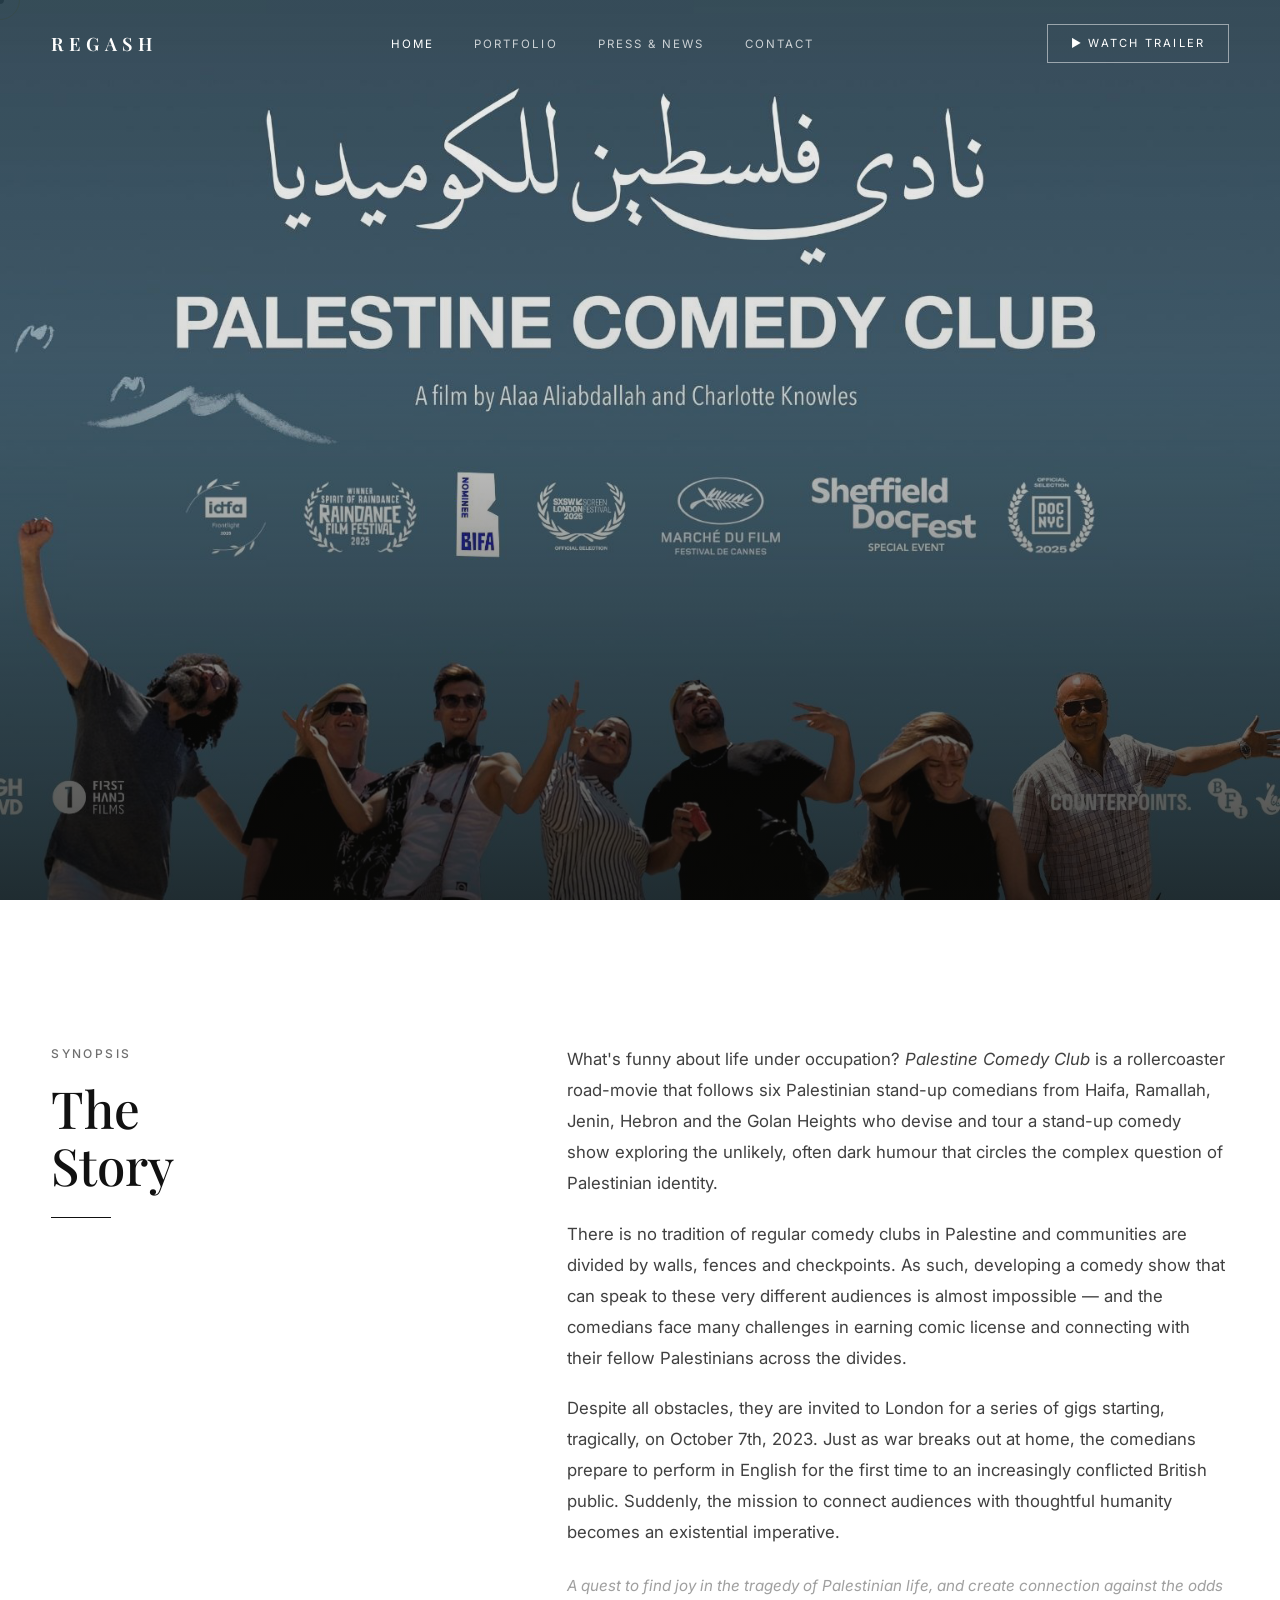
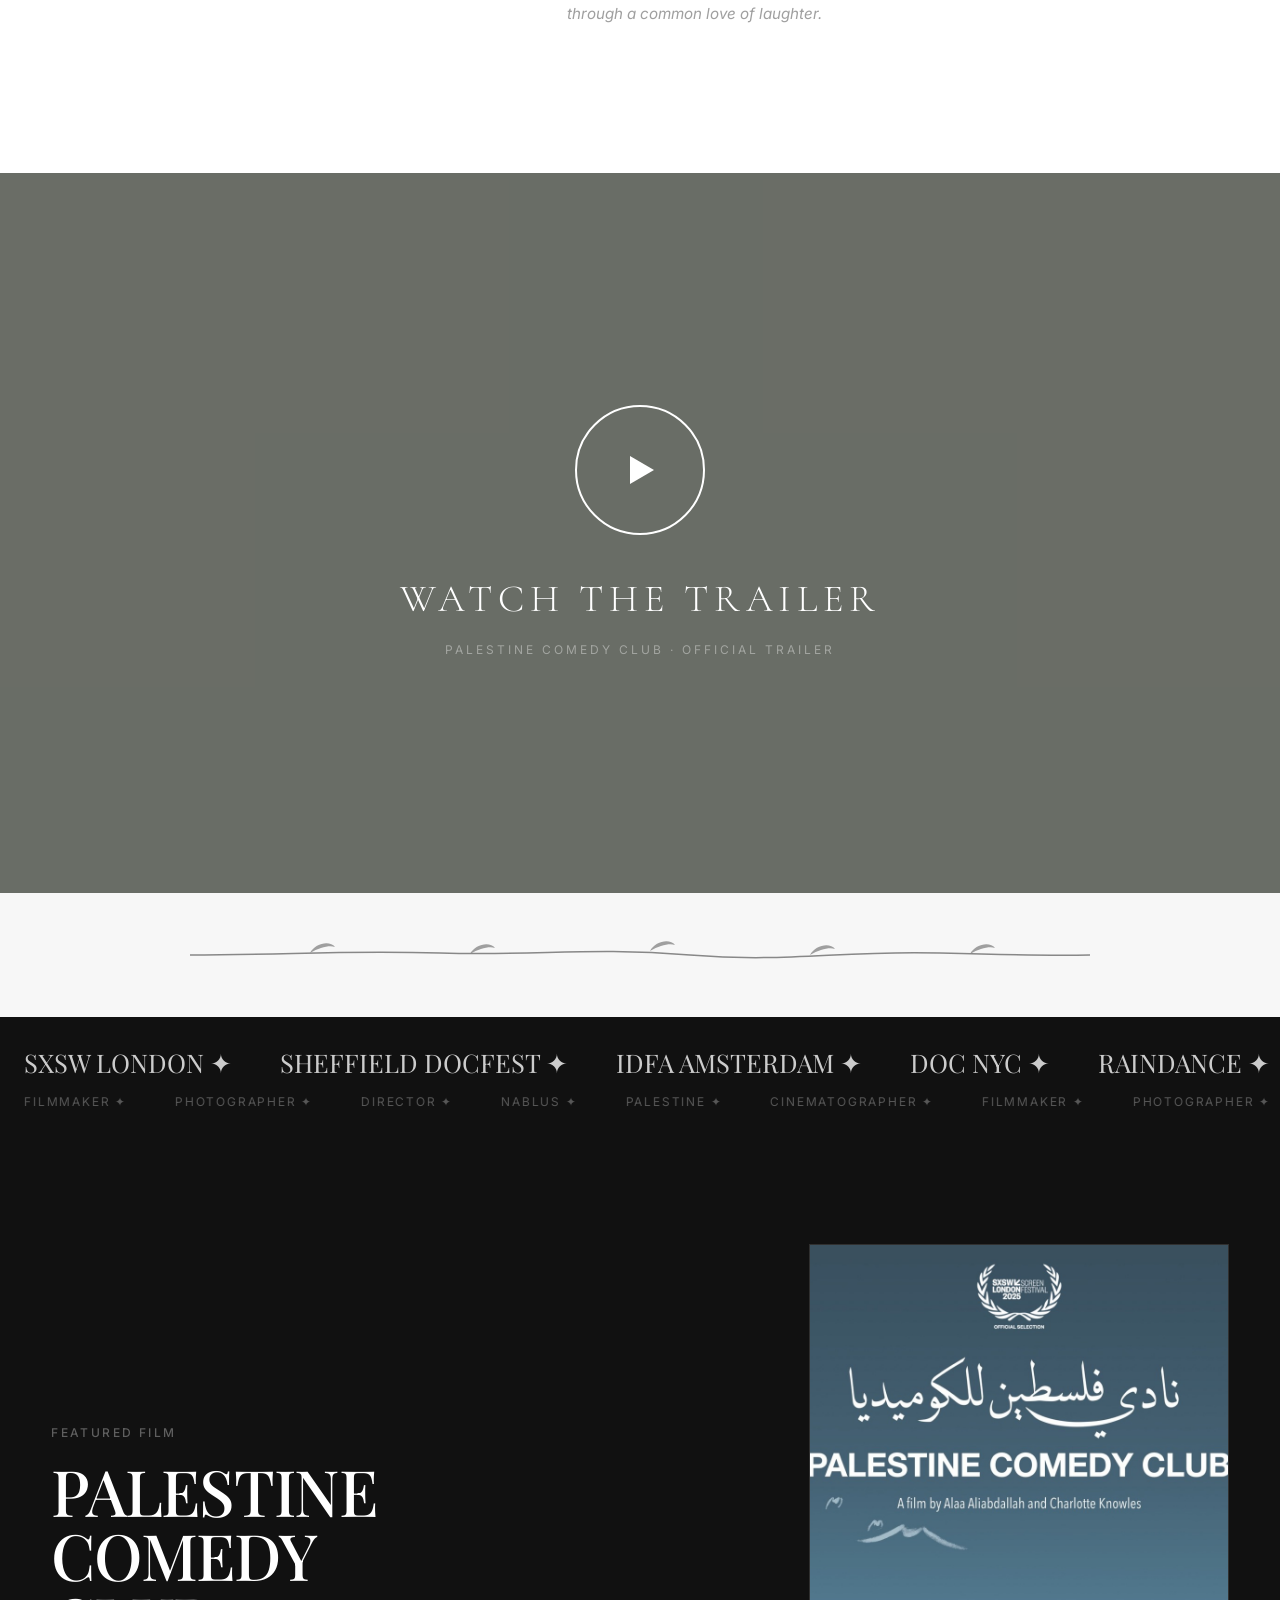
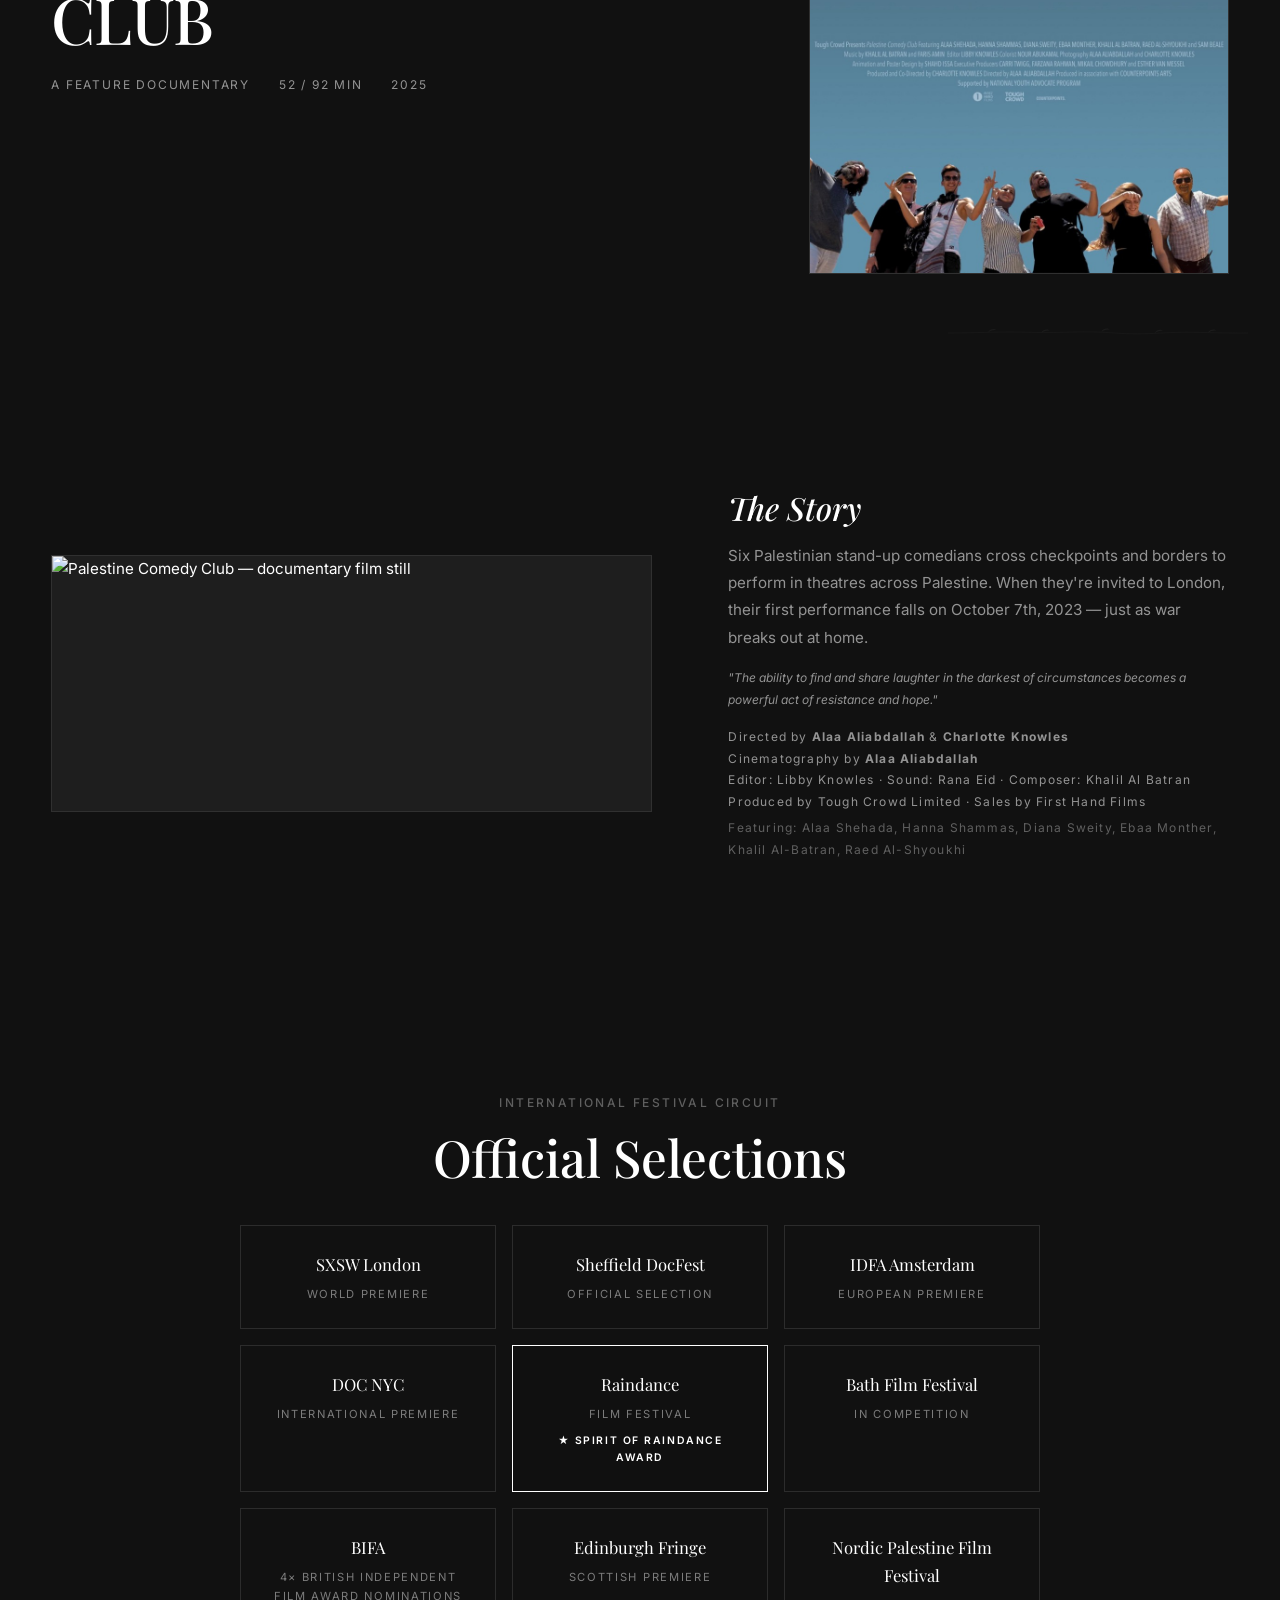
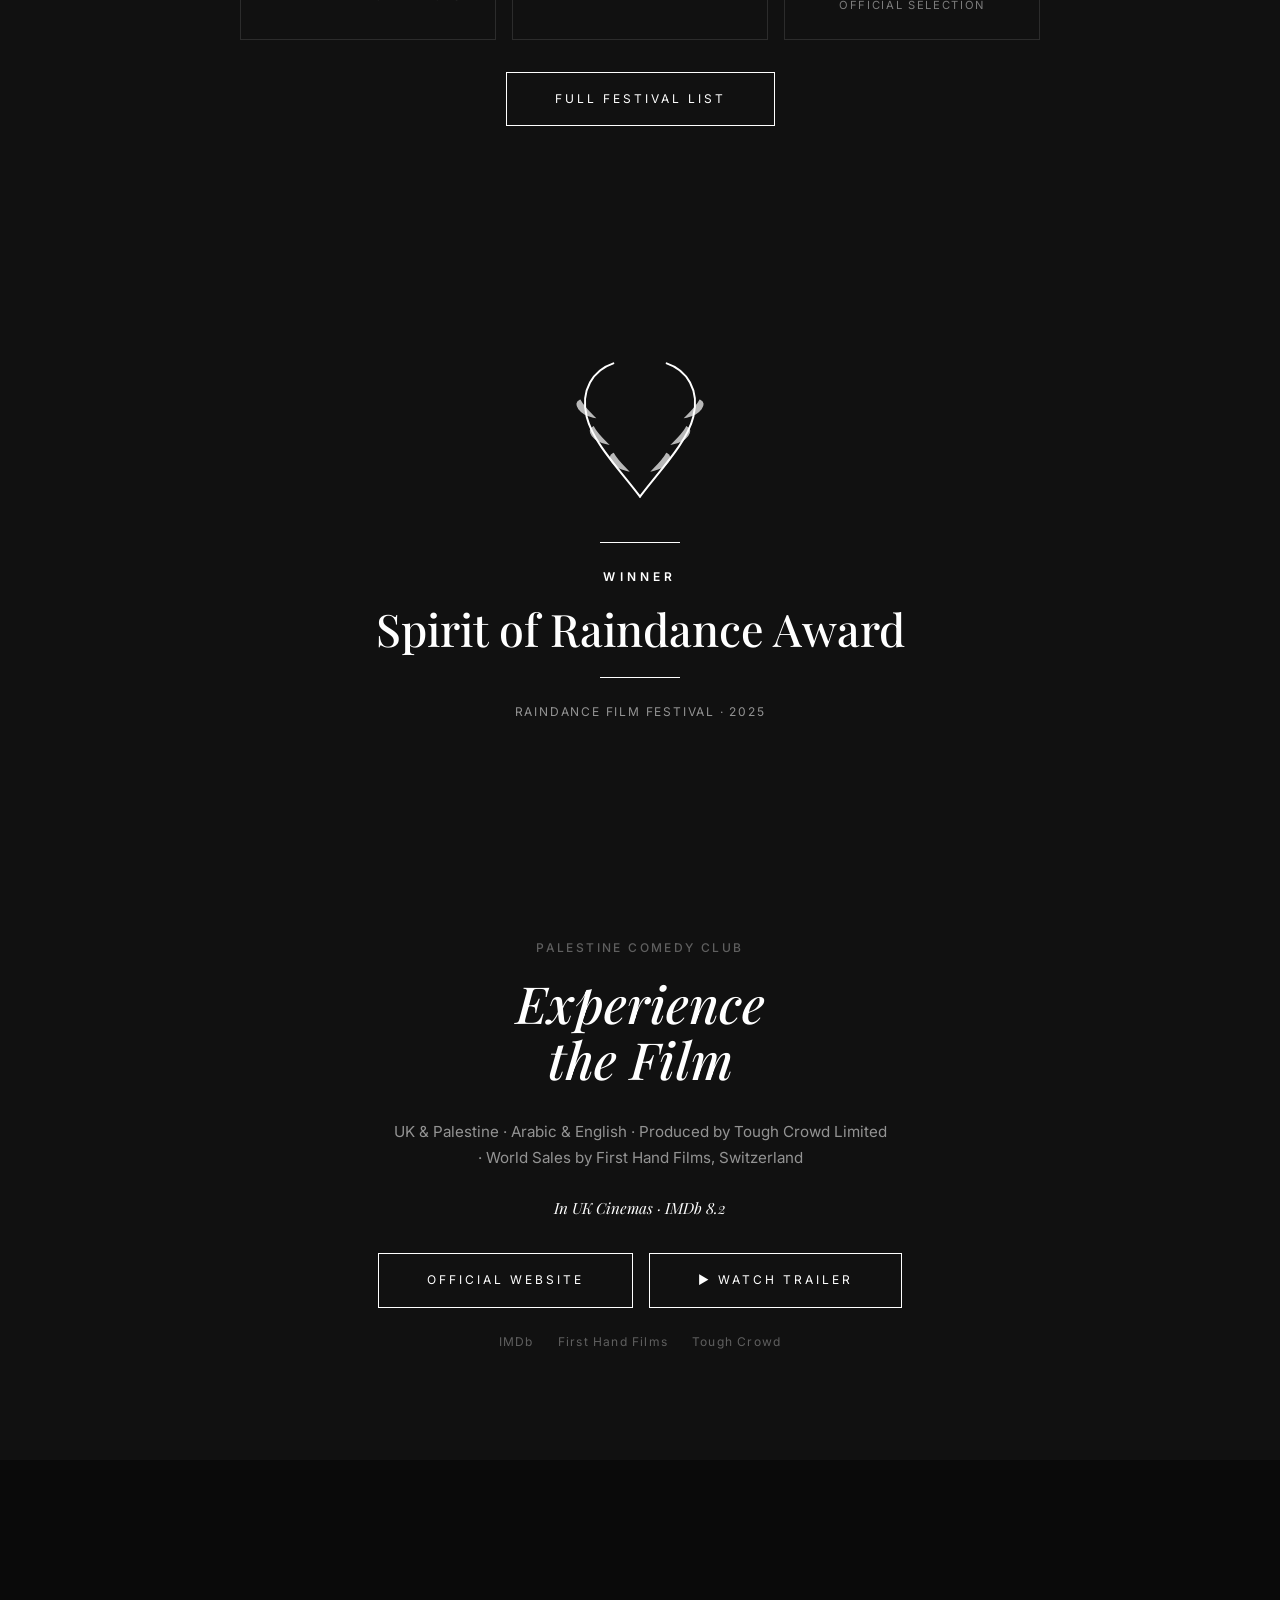
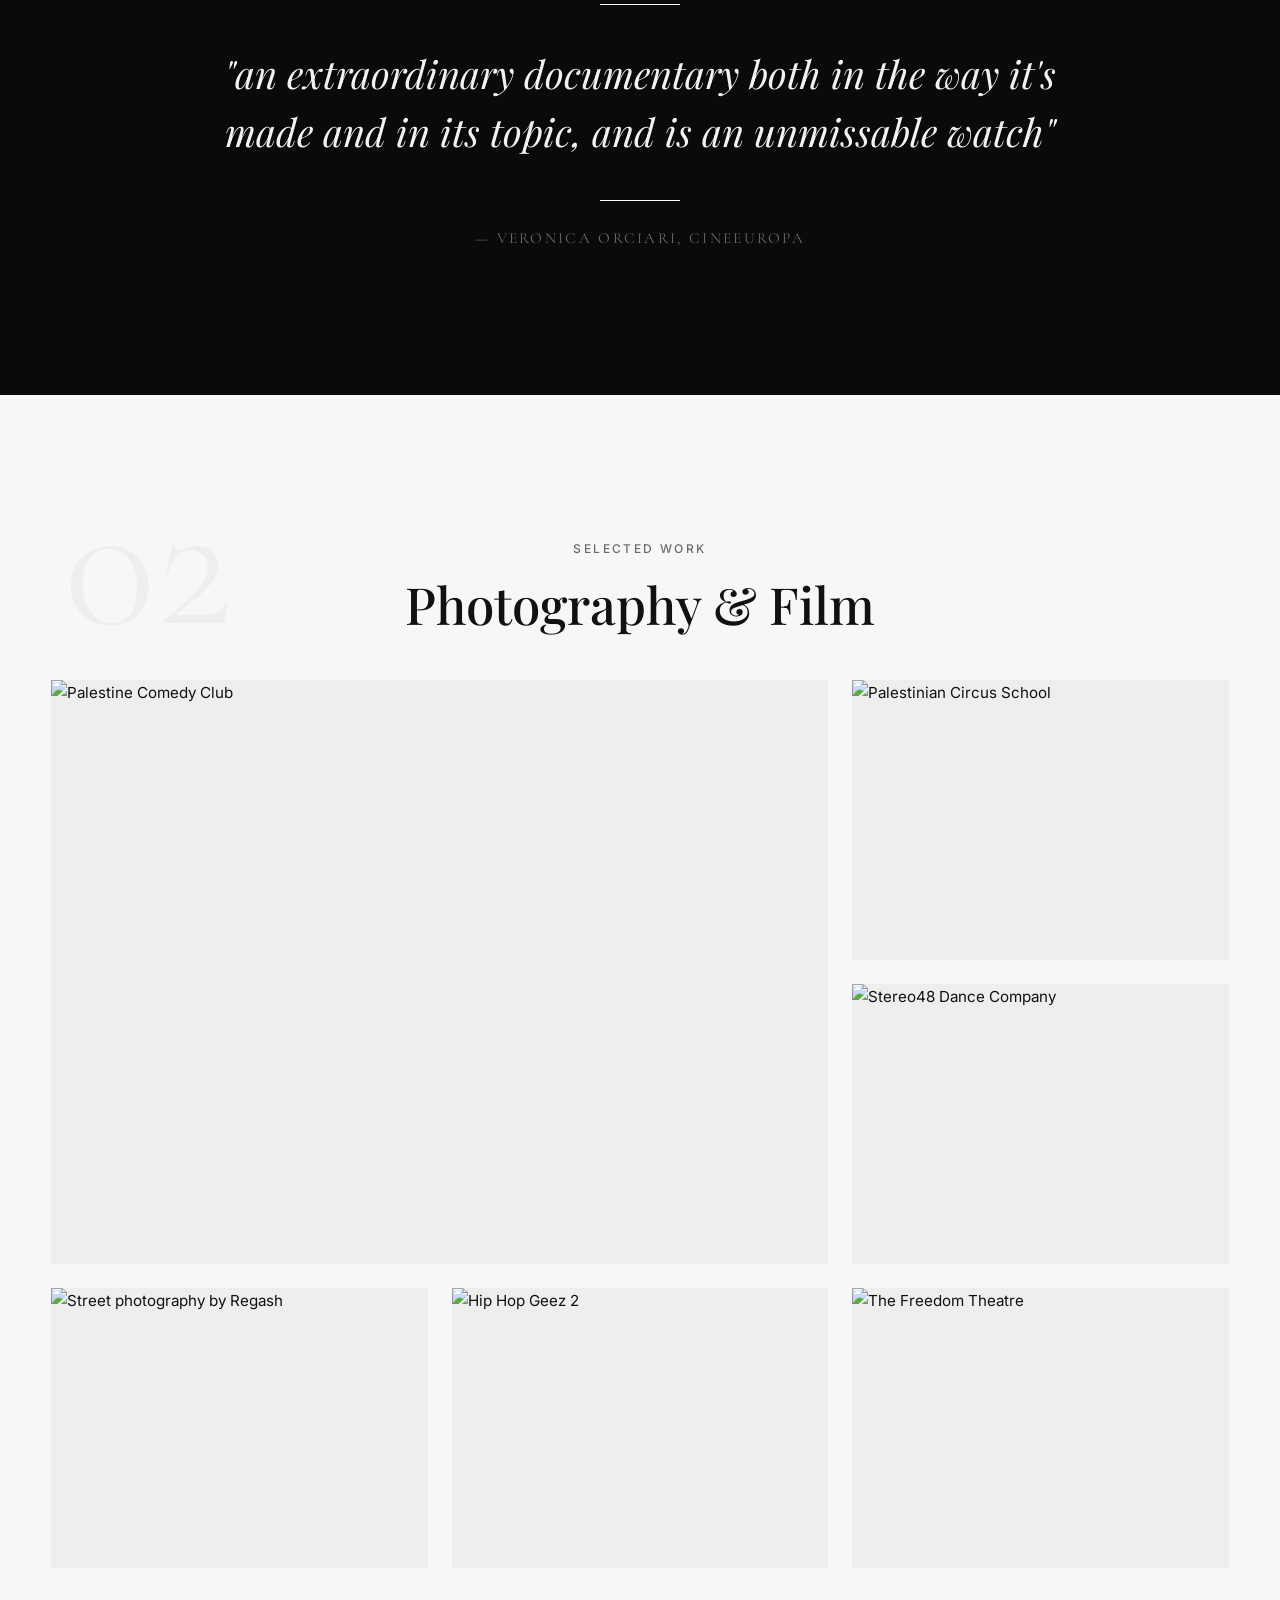
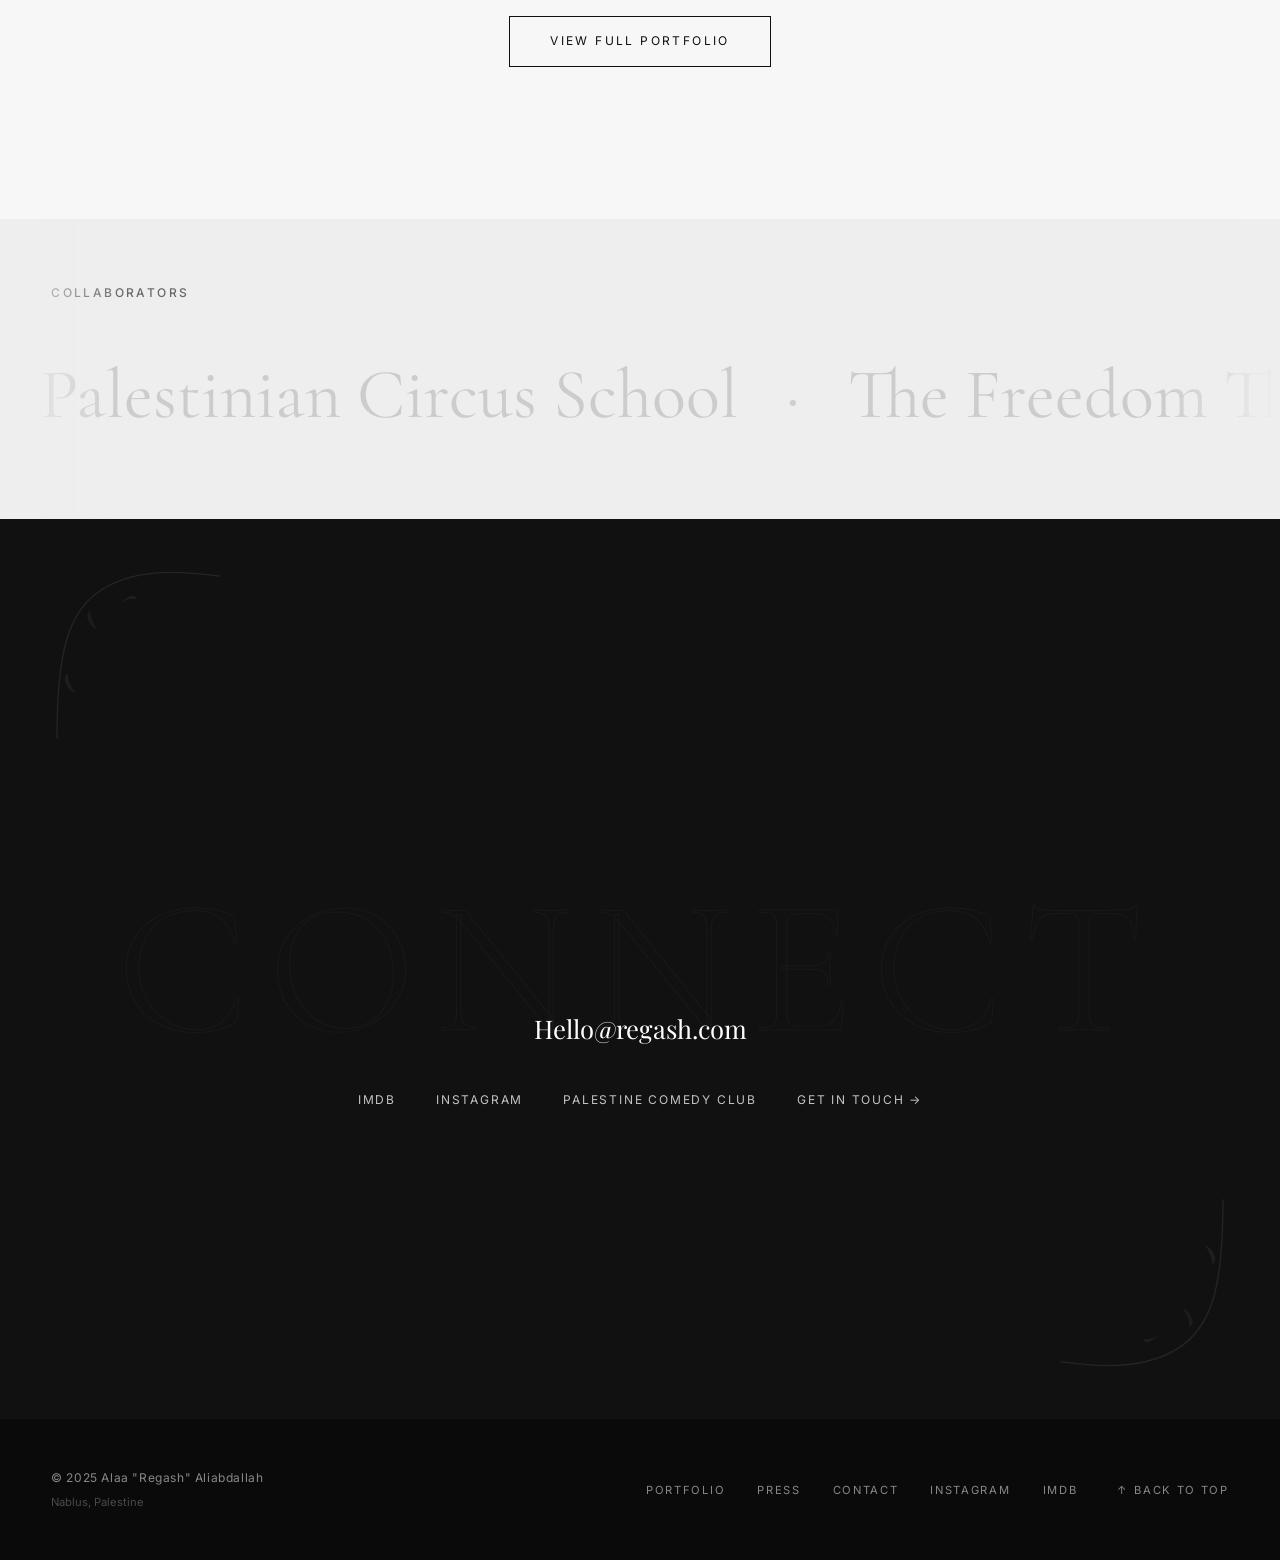
==== commit 7ea2d8b0: "perf: remove all lag sources - Remove SVG feTurbulence grain filter from all pages (was repainting  " ====
--- a/index.html
+++ b/index.html
@@ -25,15 +25,6 @@
 </head>
 <body>
 
-  <!-- Film Grain -->
-  <svg class="grain-overlay" aria-hidden="true">
-    <filter id="grain">
-      <feTurbulence type="fractalNoise" baseFrequency="0.65" numOctaves="3" stitchTiles="stitch"/>
-      <feColorMatrix type="saturate" values="0"/>
-      <feBlend in="SourceGraphic" mode="overlay"/>
-    </filter>
-    <rect width="100%" height="100%" filter="url(#grain)"/>
-  </svg>
 
   <!-- Custom Cursor -->
   <div class="cursor-dot" aria-hidden="true"></div>
@@ -513,14 +504,12 @@
     }
 
     function initHomeHero() {
-      if (!isMobile) {
-        gsap.to('#heroBg', { y: '20%', ease: 'none', scrollTrigger: { trigger: '#hero', start: 'top top', end: 'bottom top', scrub: 1 } });
-      }
+
     }
 
     function initShowreel() {
       gsap.from('.showreel__content', { y: 60, opacity: 0, duration: 1, ease: 'power3.out', scrollTrigger: { trigger: '#showreel', start: 'top 70%', toggleActions: 'play none none none' } });
-      if (!isMobile) { gsap.to('#showreelBgInner', { y: '15%', ease: 'none', scrollTrigger: { trigger: '#showreel', start: 'top bottom', end: 'bottom top', scrub: 1 } }); }
+
       var trailerBtn = document.getElementById('trailerPlayBtn');
       var overlay = document.getElementById('trailerOverlay');
       var closeBtn = document.getElementById('trailerCloseBtn');
@@ -548,12 +537,7 @@
       }
     }
 
-    function initMarquees() {
-      const t1 = document.getElementById('marquee1');
-      const t2 = document.getElementById('marquee2');
-      if (t1) { const w = t1.scrollWidth / 3; gsap.to(t1, { x: -w, duration: 25, ease: 'none', repeat: -1, modifiers: { x: gsap.utils.unitize(function (x) { return parseFloat(x) % w; }) } }); }
-      if (t2) { const w = t2.scrollWidth / 3; gsap.fromTo(t2, { x: -w }, { x: 0, duration: 30, ease: 'none', repeat: -1, modifiers: { x: gsap.utils.unitize(function (x) { return parseFloat(x) % w; }) } }); }
-    }
+    function initMarquees() { /* handled by CSS animation */ }
 
     function initFilmSection() {
       gsap.utils.toArray('.film-panel').forEach(function (panel) {
@@ -579,19 +563,14 @@
         .from('.press-quote__text', { y: 40, opacity: 0, duration: 1, ease: 'power3.out' }, '-=0.3')
         .from('.press-quote__line-bottom', { scaleX: 0, duration: 0.8, ease: 'power3.inOut' }, '-=0.4')
         .from('.press-quote__attr', { y: 20, opacity: 0, duration: 0.6 }, '-=0.3');
-      if (!isMobile) { gsap.to('.press-quote__text', { y: -30, ease: 'none', scrollTrigger: { trigger: '#pressQuote', start: 'top bottom', end: 'bottom top', scrub: 1 } }); }
+
     }
 
     function initWorkGrid() {
       gsap.from('.work-card', { y: 80, opacity: 0, scale: 0.95, stagger: { each: 0.08, from: 'start' }, duration: 0.9, ease: 'power3.out', scrollTrigger: { trigger: '.work-grid', start: 'top 80%', toggleActions: 'play none none none' } });
     }
 
-    function initCollaborators() {
-      const scroll = document.getElementById('collabScroll');
-      if (!scroll) return;
-      const w = scroll.scrollWidth / 2;
-      gsap.to(scroll, { x: -w, duration: 55, ease: 'none', repeat: -1, modifiers: { x: gsap.utils.unitize(function (x) { return parseFloat(x) % w; }) } });
-    }
+    function initCollaborators() { /* handled by CSS animation */ }
 
     function initContact() {
       const words = document.querySelectorAll('.contact__heading .word');
--- a/styles.css
+++ b/styles.css
@@ -1761,3 +1761,101 @@
       .nav__logo { letter-spacing: 0.15em; }
       .about-photo { aspect-ratio: 1/1; }
     }
+
+    /* ============ DARK SECTION COLOR FIXES ============ */
+    /* Redefine --gold as white inside every dark container so
+       badges, borders, active states stay visible on black backgrounds */
+    .section--dark,
+    .film-section,
+    .festival-table,
+    .timeline-section,
+    .contact.section--dark,
+    .press-quote,
+    .showreel {
+      --gold: #ffffff;
+      --olive-pale: rgba(255,255,255,0.55);
+      --olive-mid: rgba(255,255,255,0.45);
+    }
+
+    /* Nav active / hover — always white regardless of scroll state */
+    .nav__link:hover,
+    .nav__link.active,
+    .site-nav.scrolled .nav__link:hover,
+    .site-nav.scrolled .nav__link.active { color: #ffffff !important; opacity: 1; }
+
+    /* Nav link base in non-scrolled state (over dark hero) */
+    .site-nav:not(.scrolled) .nav__link { color: rgba(255,255,255,0.75); }
+    .site-nav:not(.scrolled) .nav__cta { color: #ffffff; border-color: rgba(255,255,255,0.5); }
+
+    /* Nav link on solid dark bar (scrolled) */
+    .site-nav.scrolled .nav__link { color: rgba(255,255,255,0.7); }
+
+    /* Festival table winner badge — white on dark bg */
+    .ftable__badge { color: #ffffff; border-color: rgba(255,255,255,0.6); }
+    .ftable__badge--winner { background: rgba(255,255,255,0.1); border-color: #ffffff; }
+    .ftable__row--winner td { background: rgba(255,255,255,0.05); }
+    .ftable__row--winner td:first-child { border-left-color: #ffffff; }
+
+    /* Timeline winner badge */
+    .timeline-item__badge { color: #ffffff; border-color: rgba(255,255,255,0.6); }
+    .timeline-item--highlight .timeline-item__dot { background: #ffffff; box-shadow: 0 0 12px rgba(255,255,255,0.4); }
+
+    /* Hero badges (dark hero) */
+    .hero-badge { border-color: rgba(255,255,255,0.3); }
+    .hero-badge--winner { border-color: #ffffff; background: rgba(255,255,255,0.1); }
+    .hero-badge__fest, .hero-badge__label { color: #ffffff; }
+
+    /* Contact links on dark section */
+    .contact__link { color: rgba(255,255,255,0.75); border-color: rgba(255,255,255,0.25); }
+    .contact__link:hover { color: #ffffff; border-color: #ffffff; }
+
+    /* Text selection — keep visible */
+    ::selection { background: #ffffff; color: #111111; }
+    ::-moz-selection { background: #ffffff; color: #111111; }
+
+    /* ============ PERFORMANCE OVERRIDES ============ */
+
+    /* Remove grain overlay — was feTurbulence SVG filter on entire page (massive repaint) */
+    .grain-overlay { display: none !important; }
+
+    /* Nav: drop backdrop-filter blur — forces GPU compositing on entire page behind nav */
+    .site-nav.scrolled {
+      background: rgba(17,17,17,0.98) !important;
+      backdrop-filter: none !important;
+      -webkit-backdrop-filter: none !important;
+    }
+
+    /* CSS marquee animations — runs on compositor thread, zero JS overhead */
+    @keyframes marquee-fwd  { from { transform: translateX(0); } to { transform: translateX(-33.333%); } }
+    @keyframes marquee-back { from { transform: translateX(-33.333%); } to { transform: translateX(0); } }
+
+    #marquee1 {
+      animation: marquee-fwd 28s linear infinite;
+      will-change: transform;
+    }
+    #marquee2 {
+      animation: marquee-back 34s linear infinite;
+      will-change: transform;
+    }
+
+    /* CSS collab scroll — same approach */
+    @keyframes collab-scroll { from { transform: translateX(0); } to { transform: translateX(-50%); } }
+    #collabScroll {
+      animation: collab-scroll 60s linear infinite;
+      will-change: transform;
+      display: flex;
+      width: max-content;
+    }
+
+    /* Pause animations when tab not visible */
+    @media (prefers-reduced-motion: reduce) {
+      #marquee1, #marquee2, #collabScroll { animation: none; }
+    }
+
+    /* Promoted layers only where they move */
+    .home-hero__bg { will-change: auto; }
+    .showreel__bg-inner { will-change: auto; }
+
+    /* Contain paint on sections */
+    .section { contain: layout; }
+    .film-section { contain: layout; }
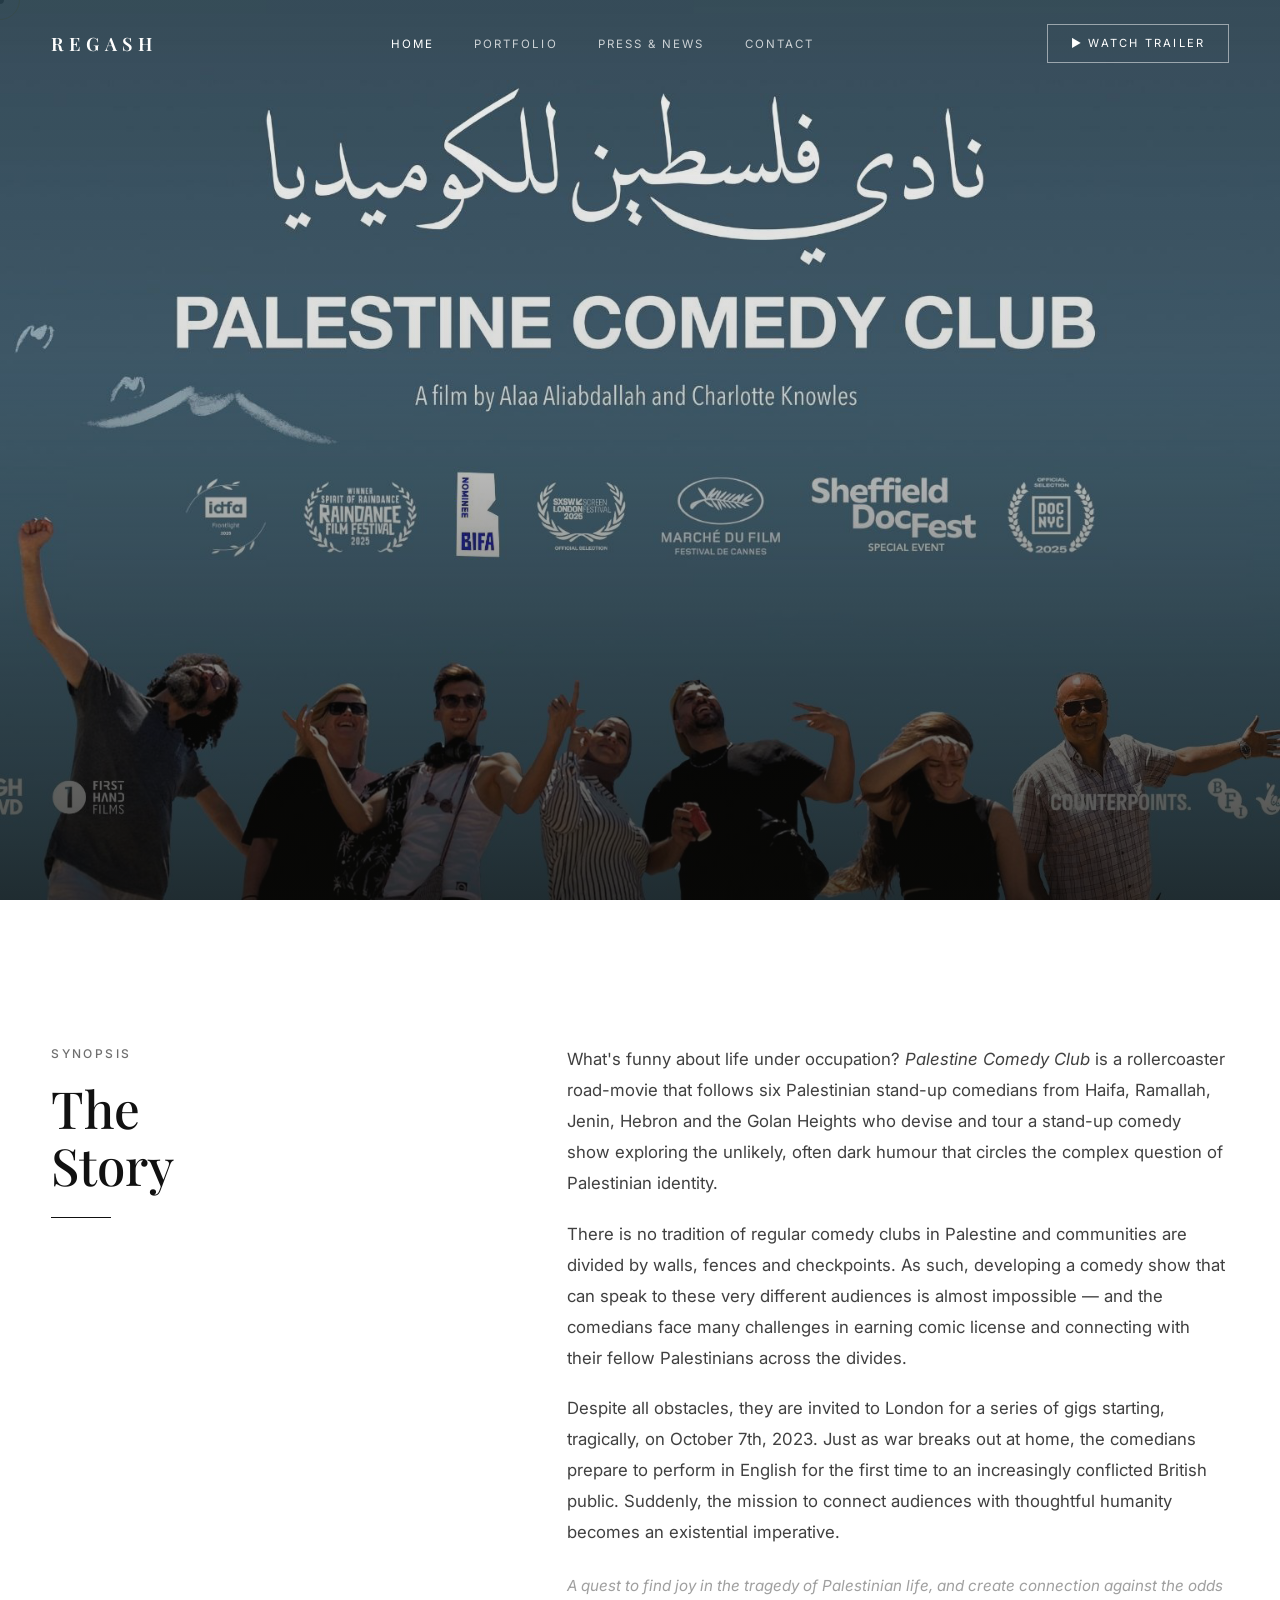
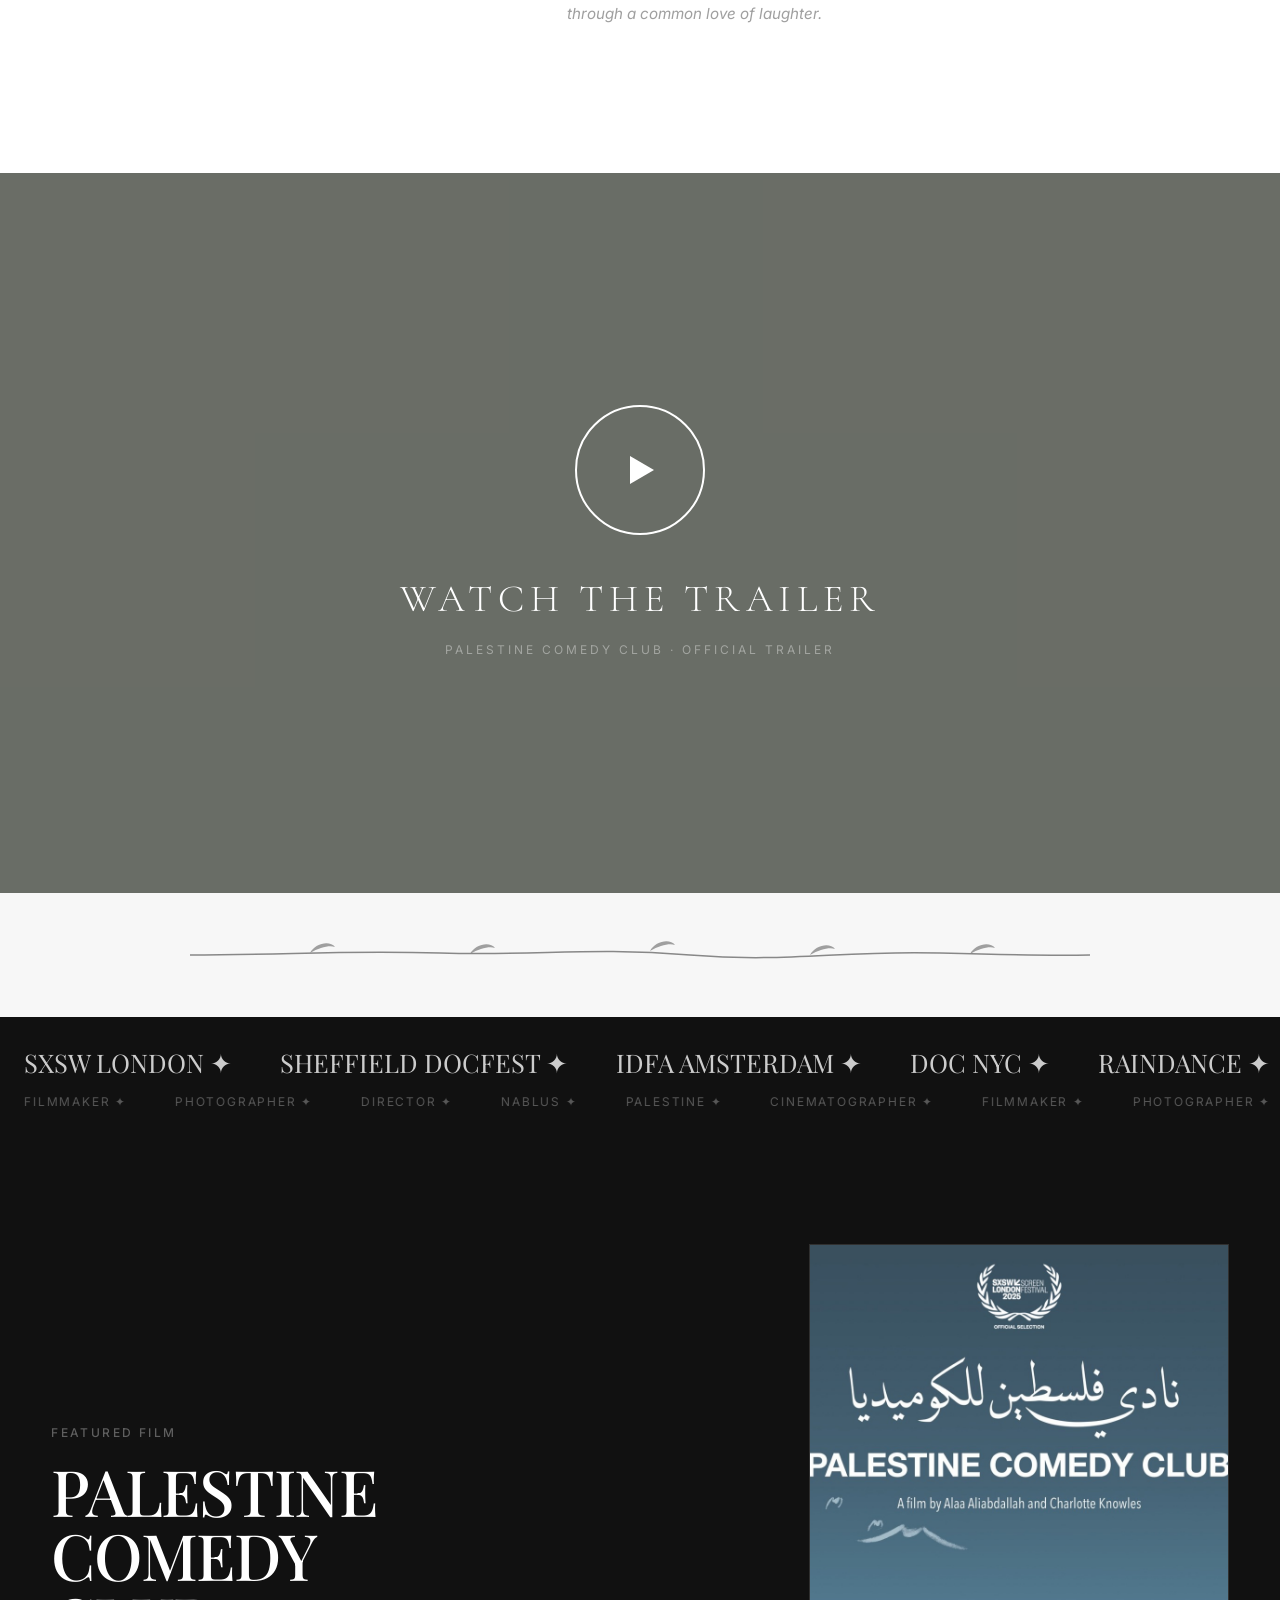
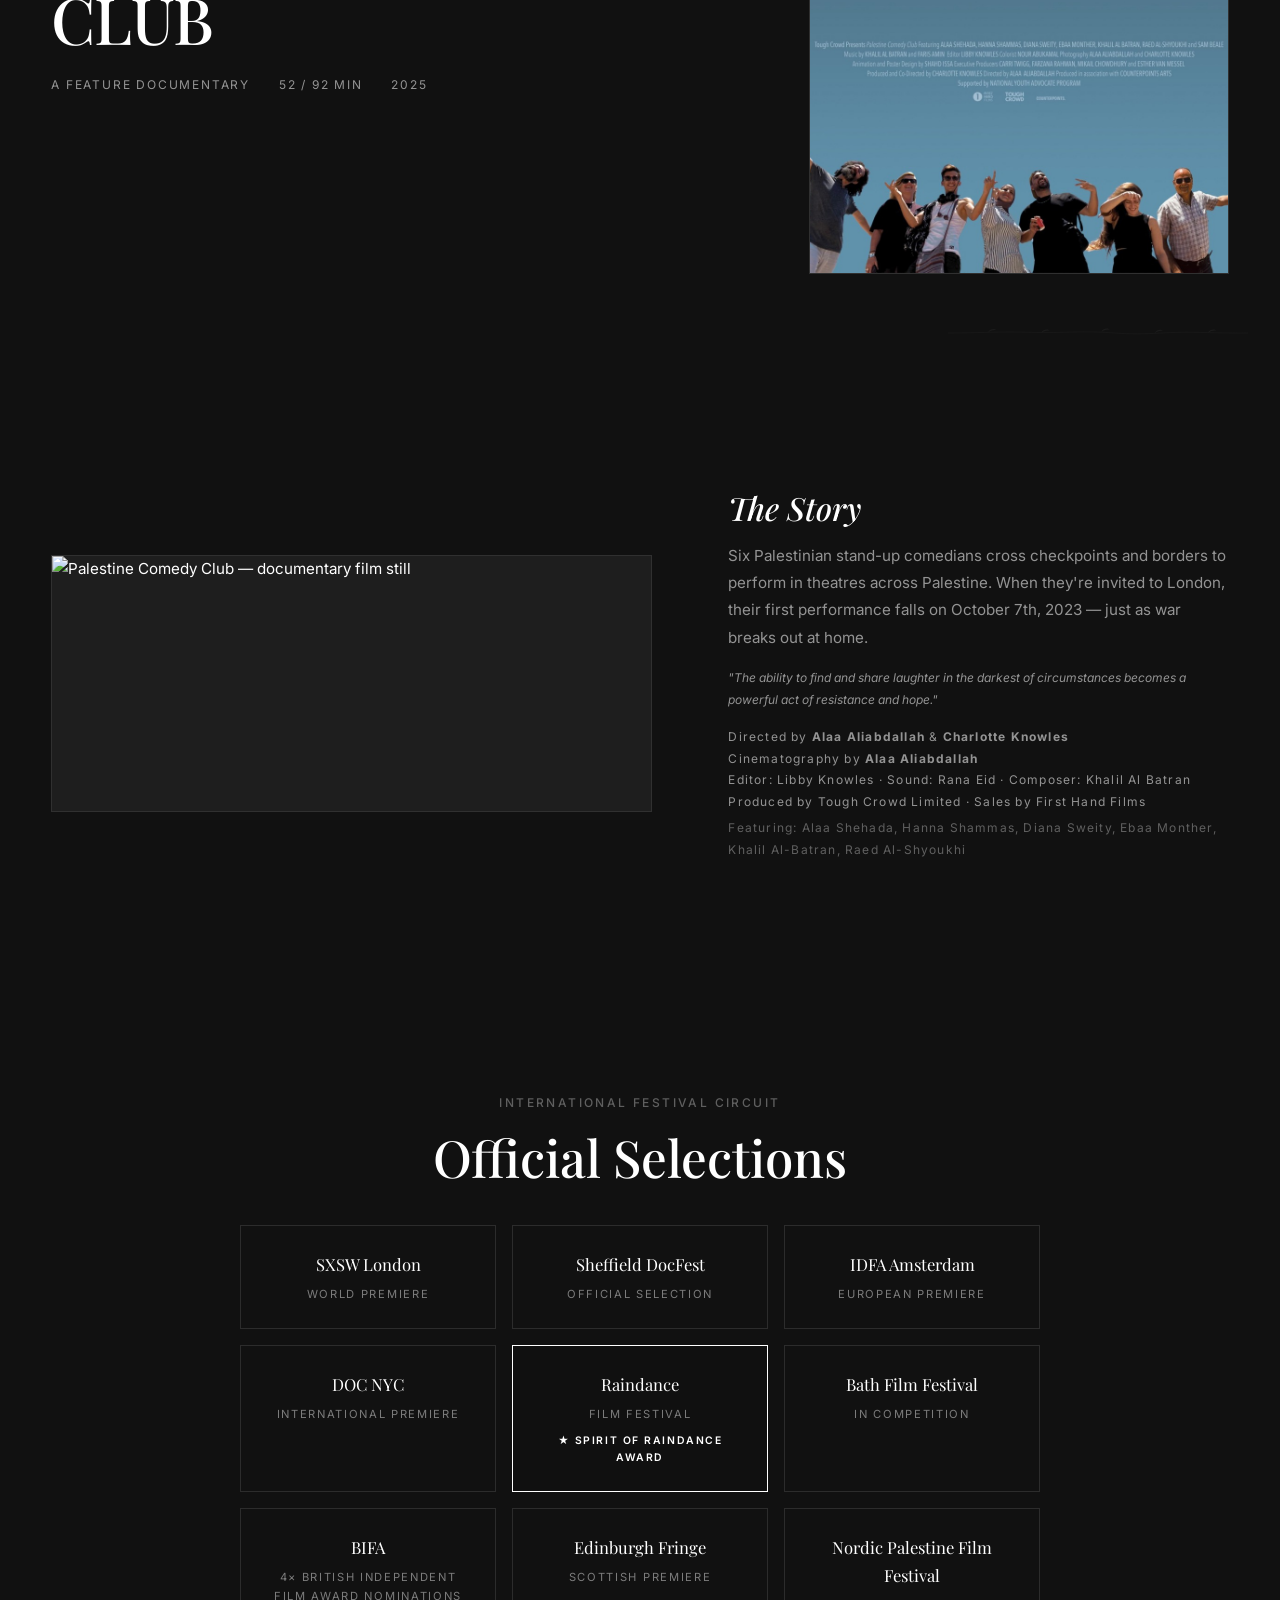
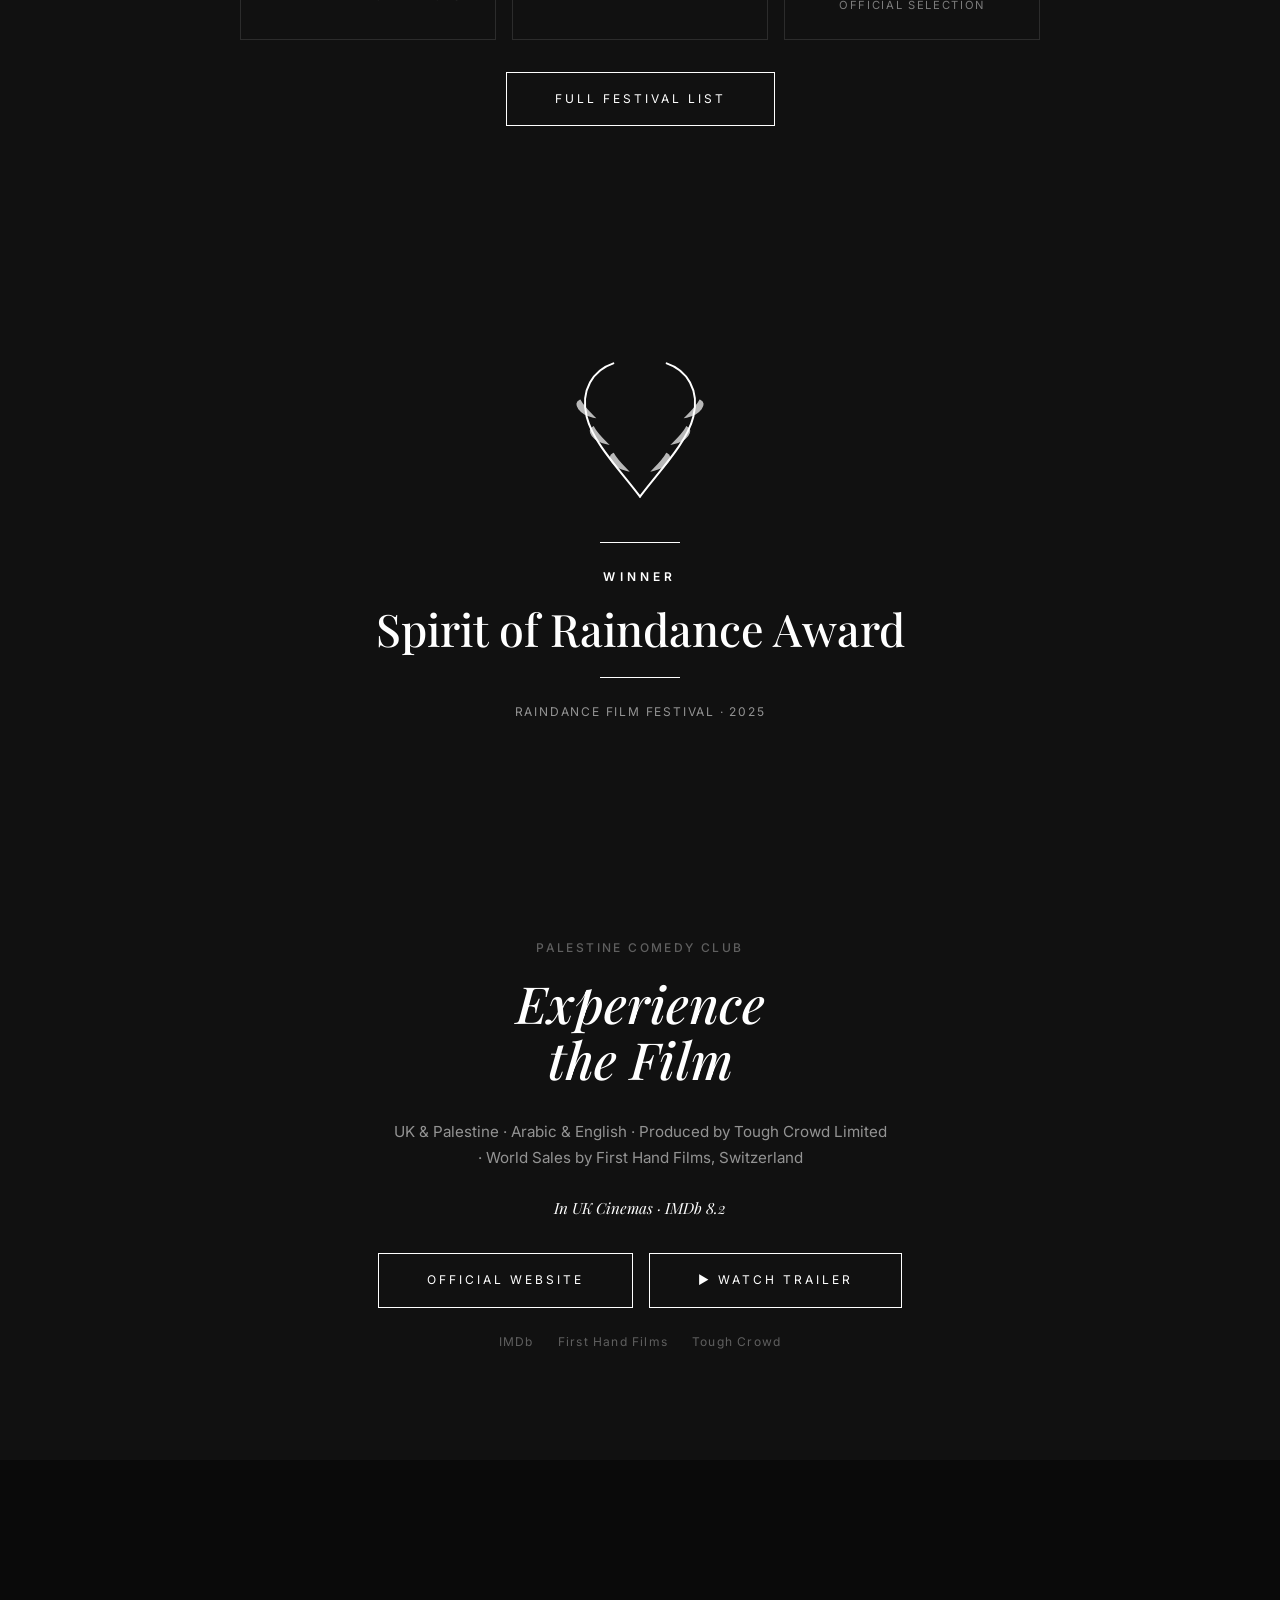
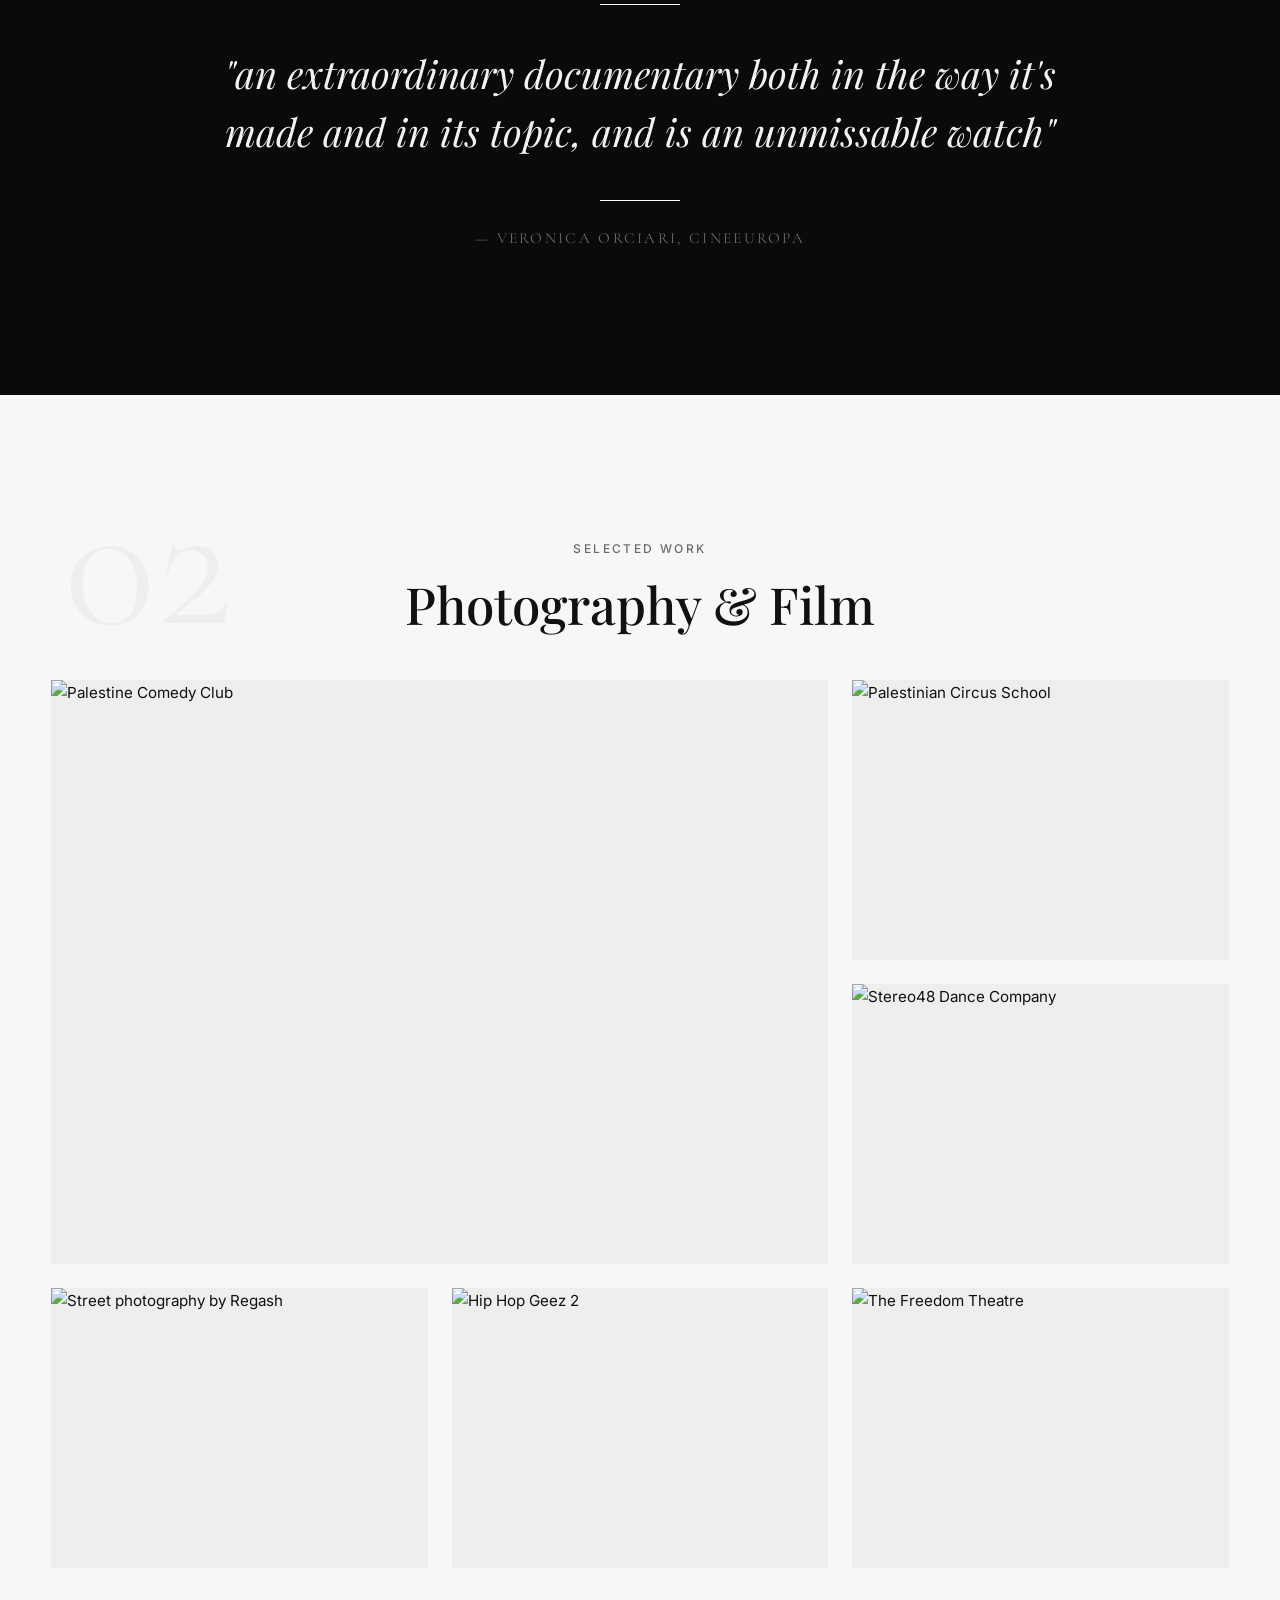
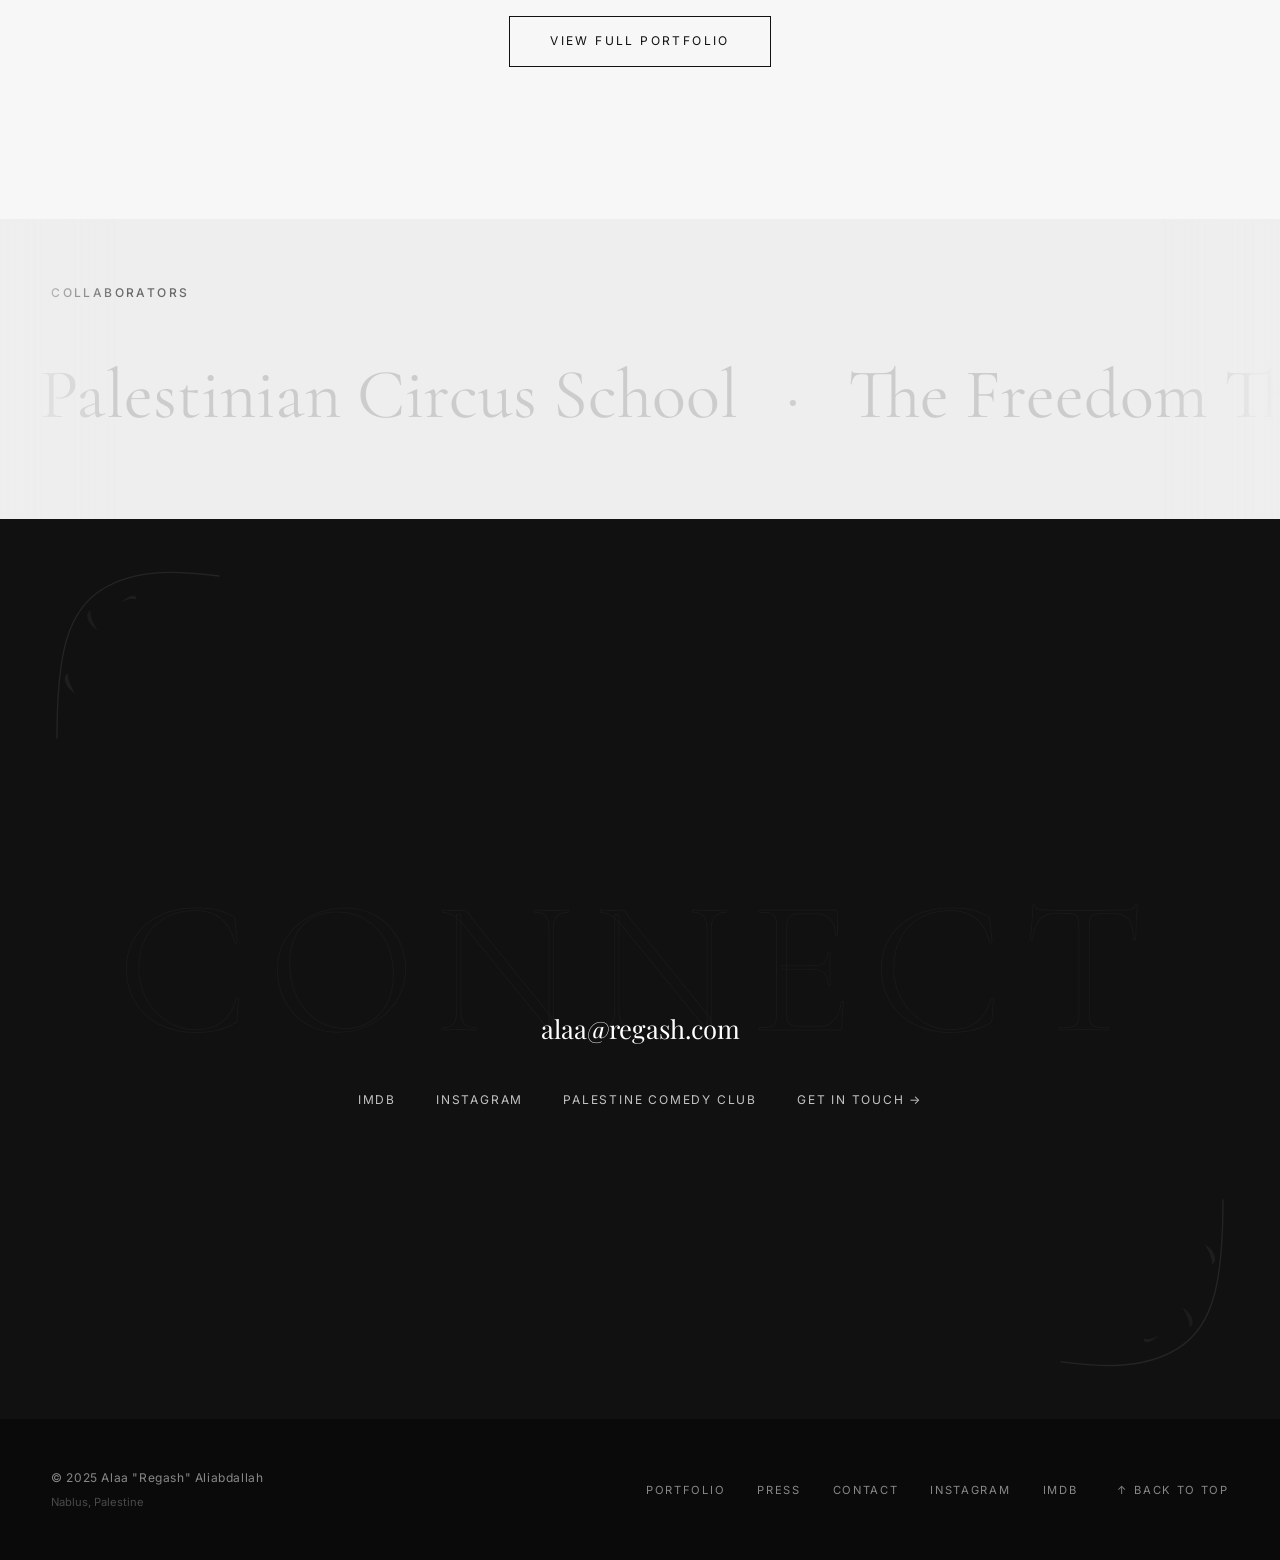
==== commit 38a8cde9: "fix: update email to alaa@regash.com" ====
--- a/index.html
+++ b/index.html
@@ -415,7 +415,7 @@
       <h2 class="contact__heading" id="contactHeading">
         <span class="word">Let's</span> <span class="word">Create</span> <span class="word">Something</span> <span class="word">Together</span>
       </h2>
-      <a href="mailto:Hello@regash.com" class="contact__email">Hello@regash.com</a>
+      <a href="mailto:alaa@regash.com" class="contact__email">alaa@regash.com</a>
       <div class="contact__links">
         <a href="https://www.imdb.com/name/nm9421296/" target="_blank" rel="noopener noreferrer" class="contact__link magnetic-btn">IMDb</a>
         <a href="https://www.instagram.com/regashots/" target="_blank" rel="noopener noreferrer" class="contact__link magnetic-btn">Instagram</a>
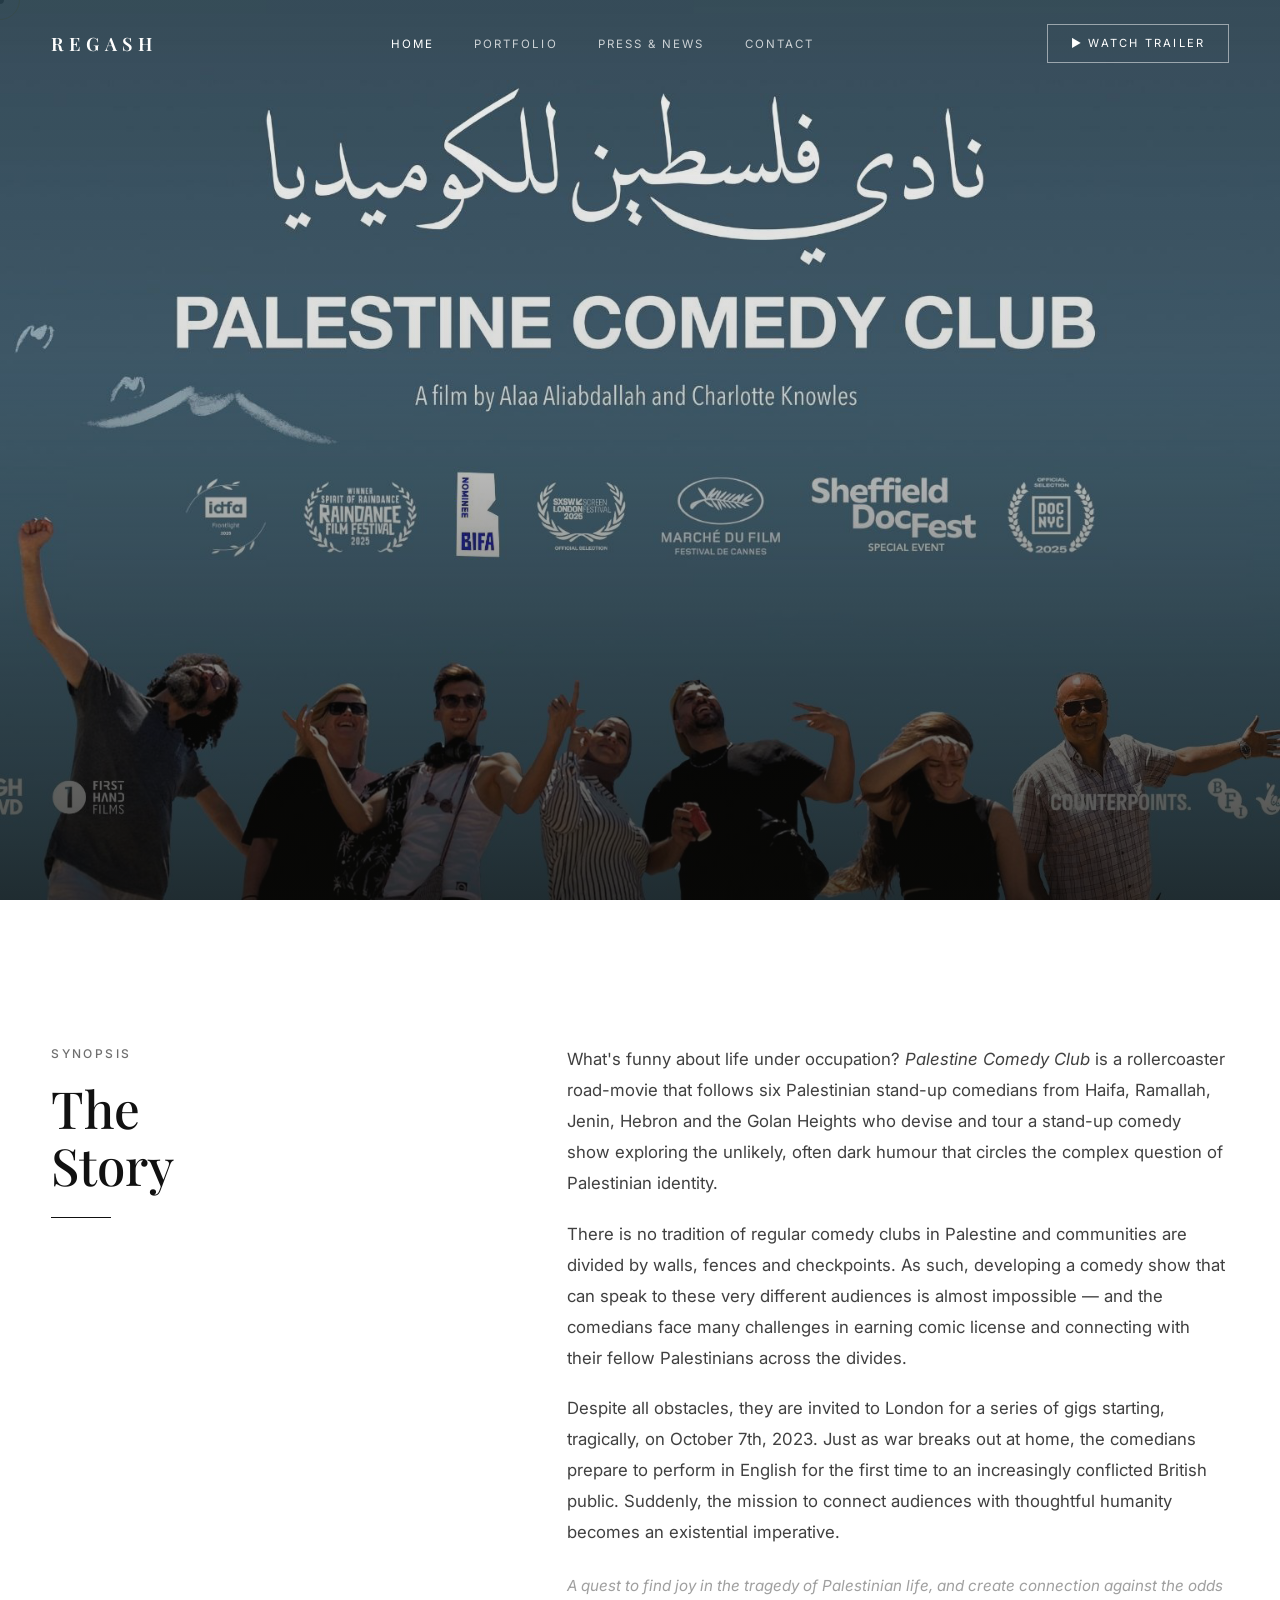
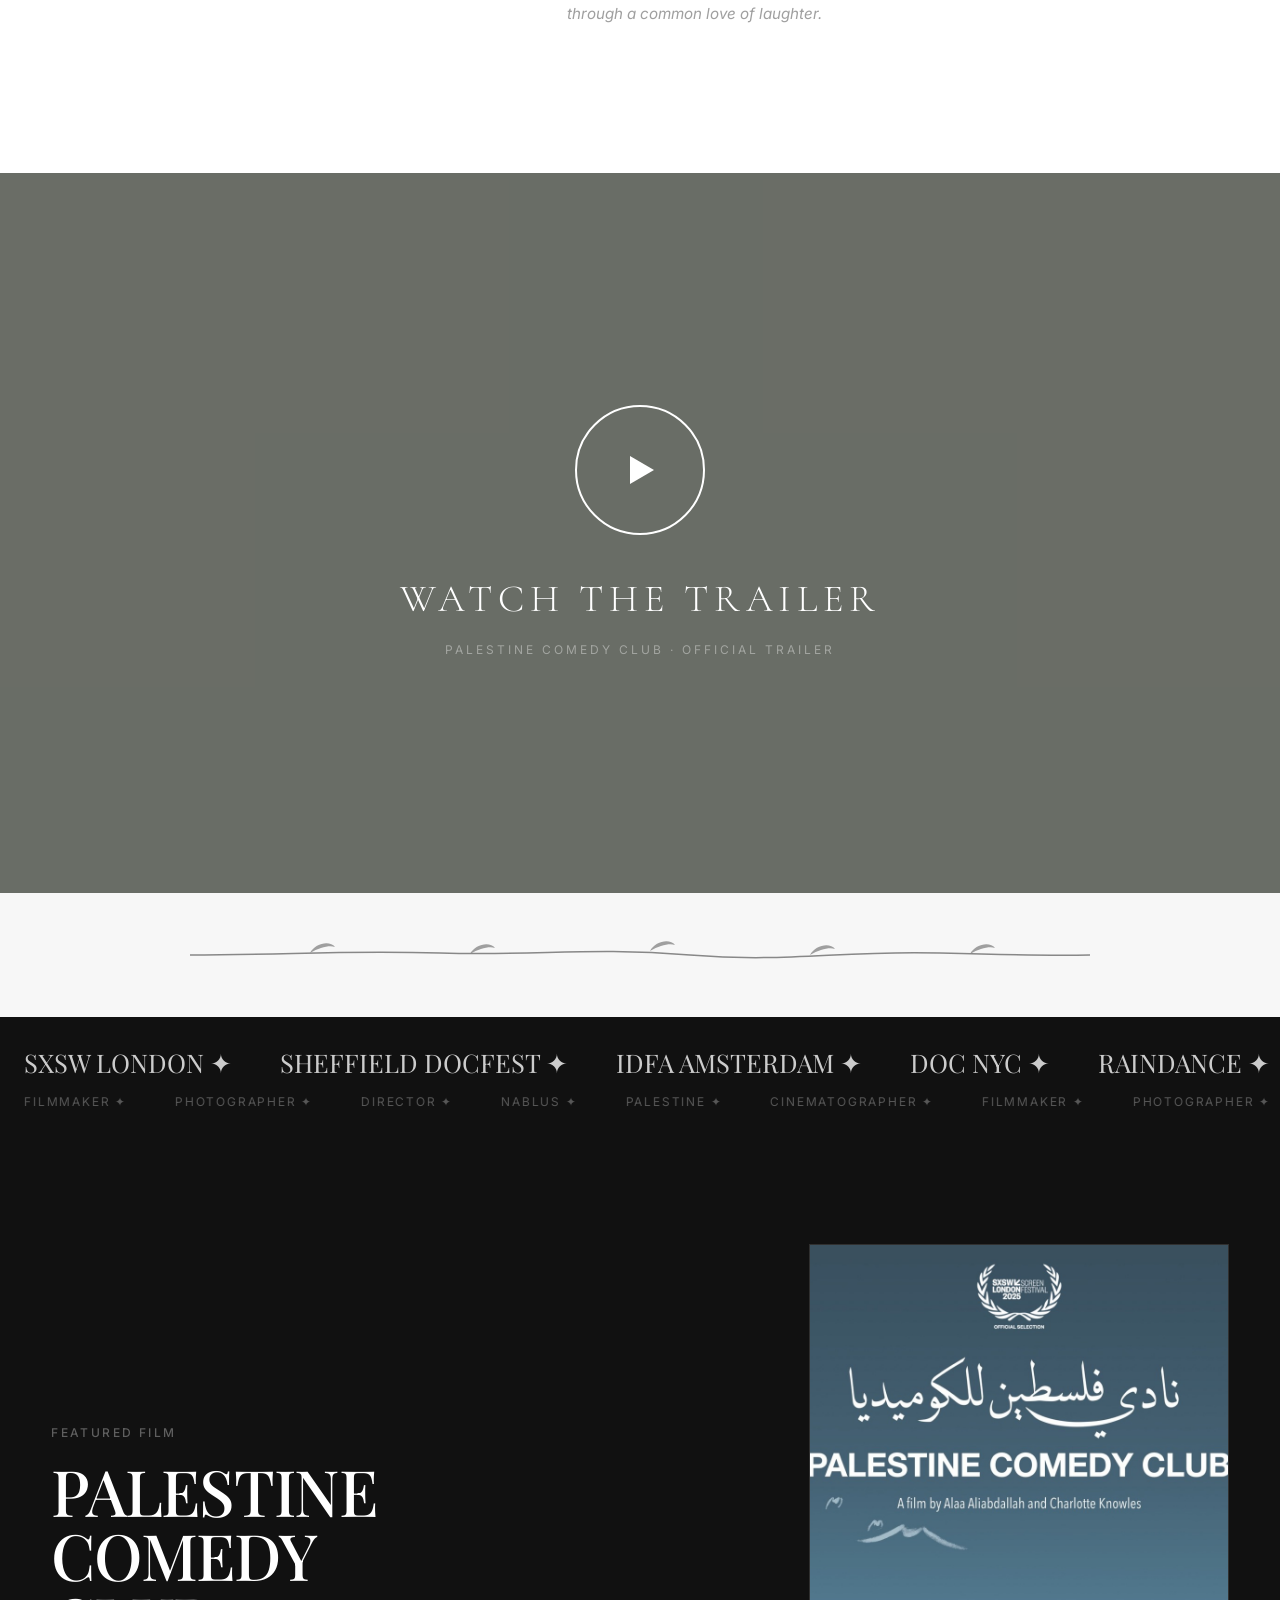
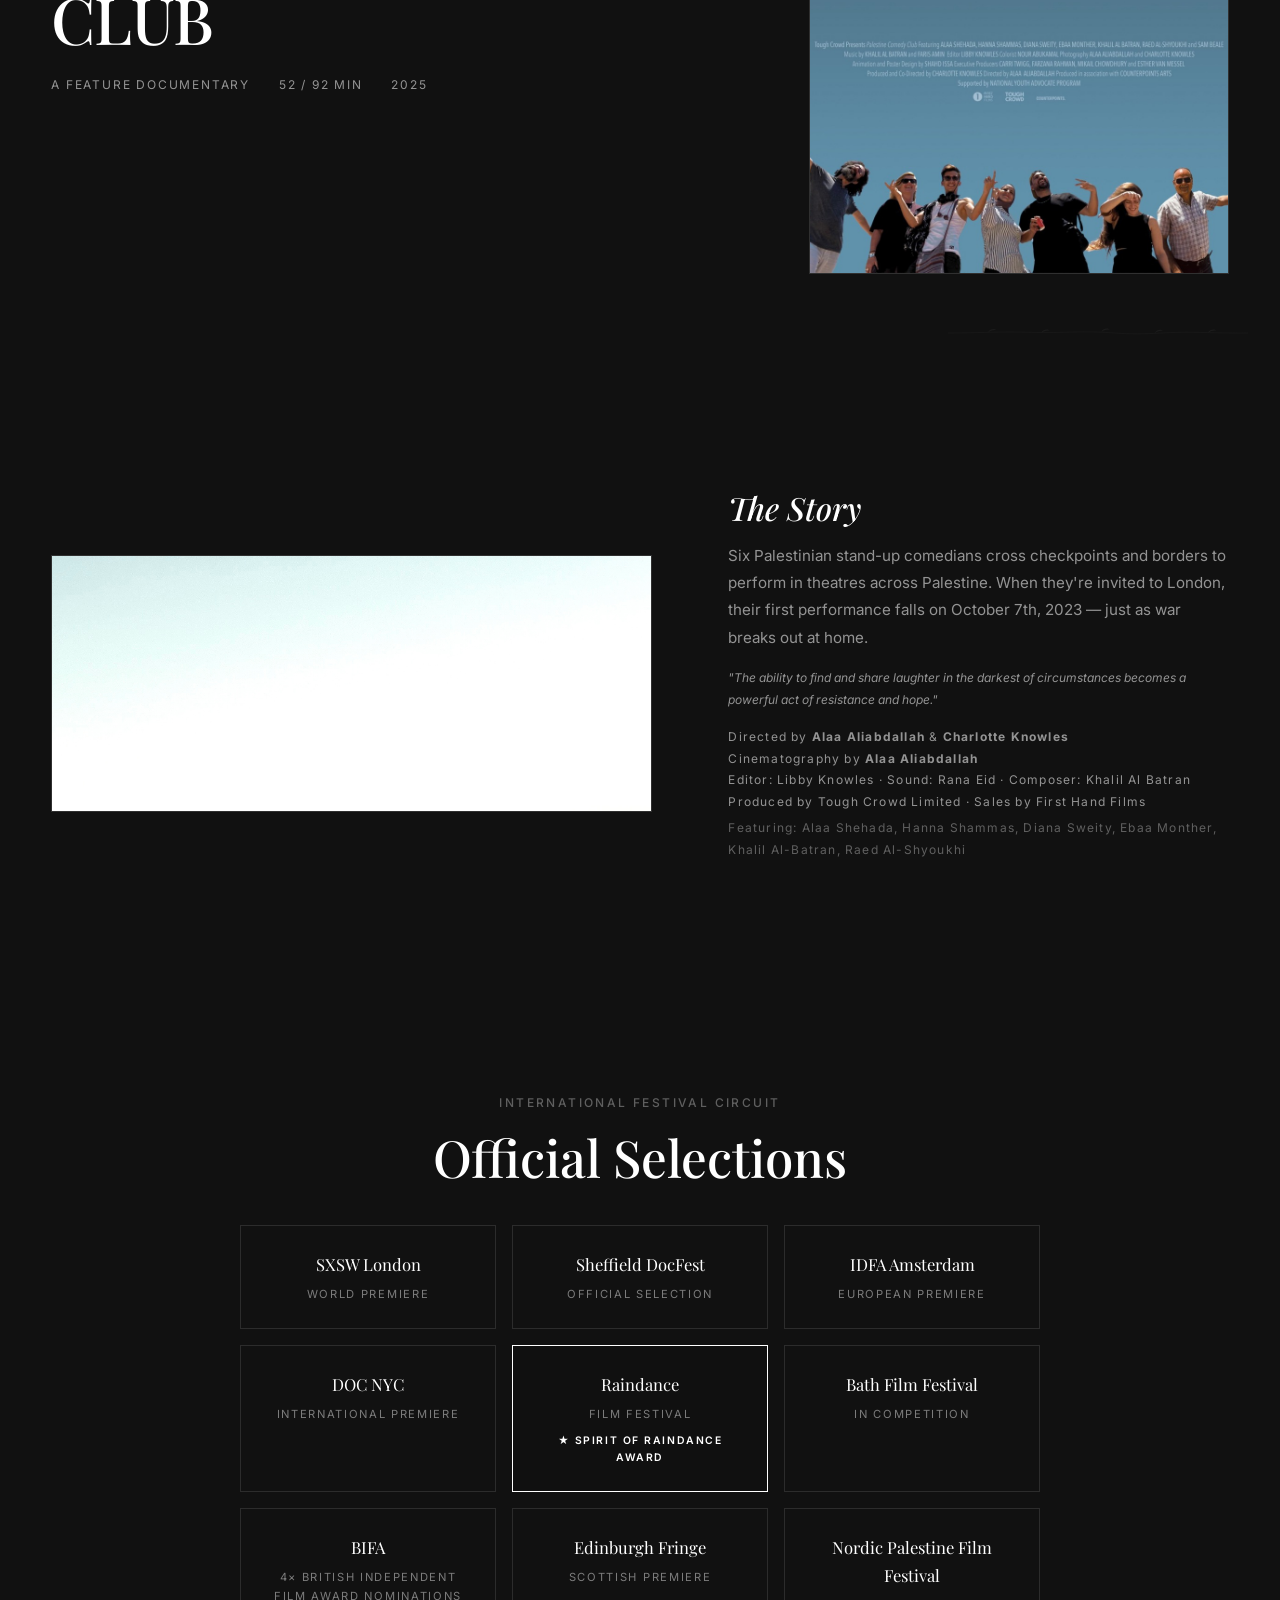
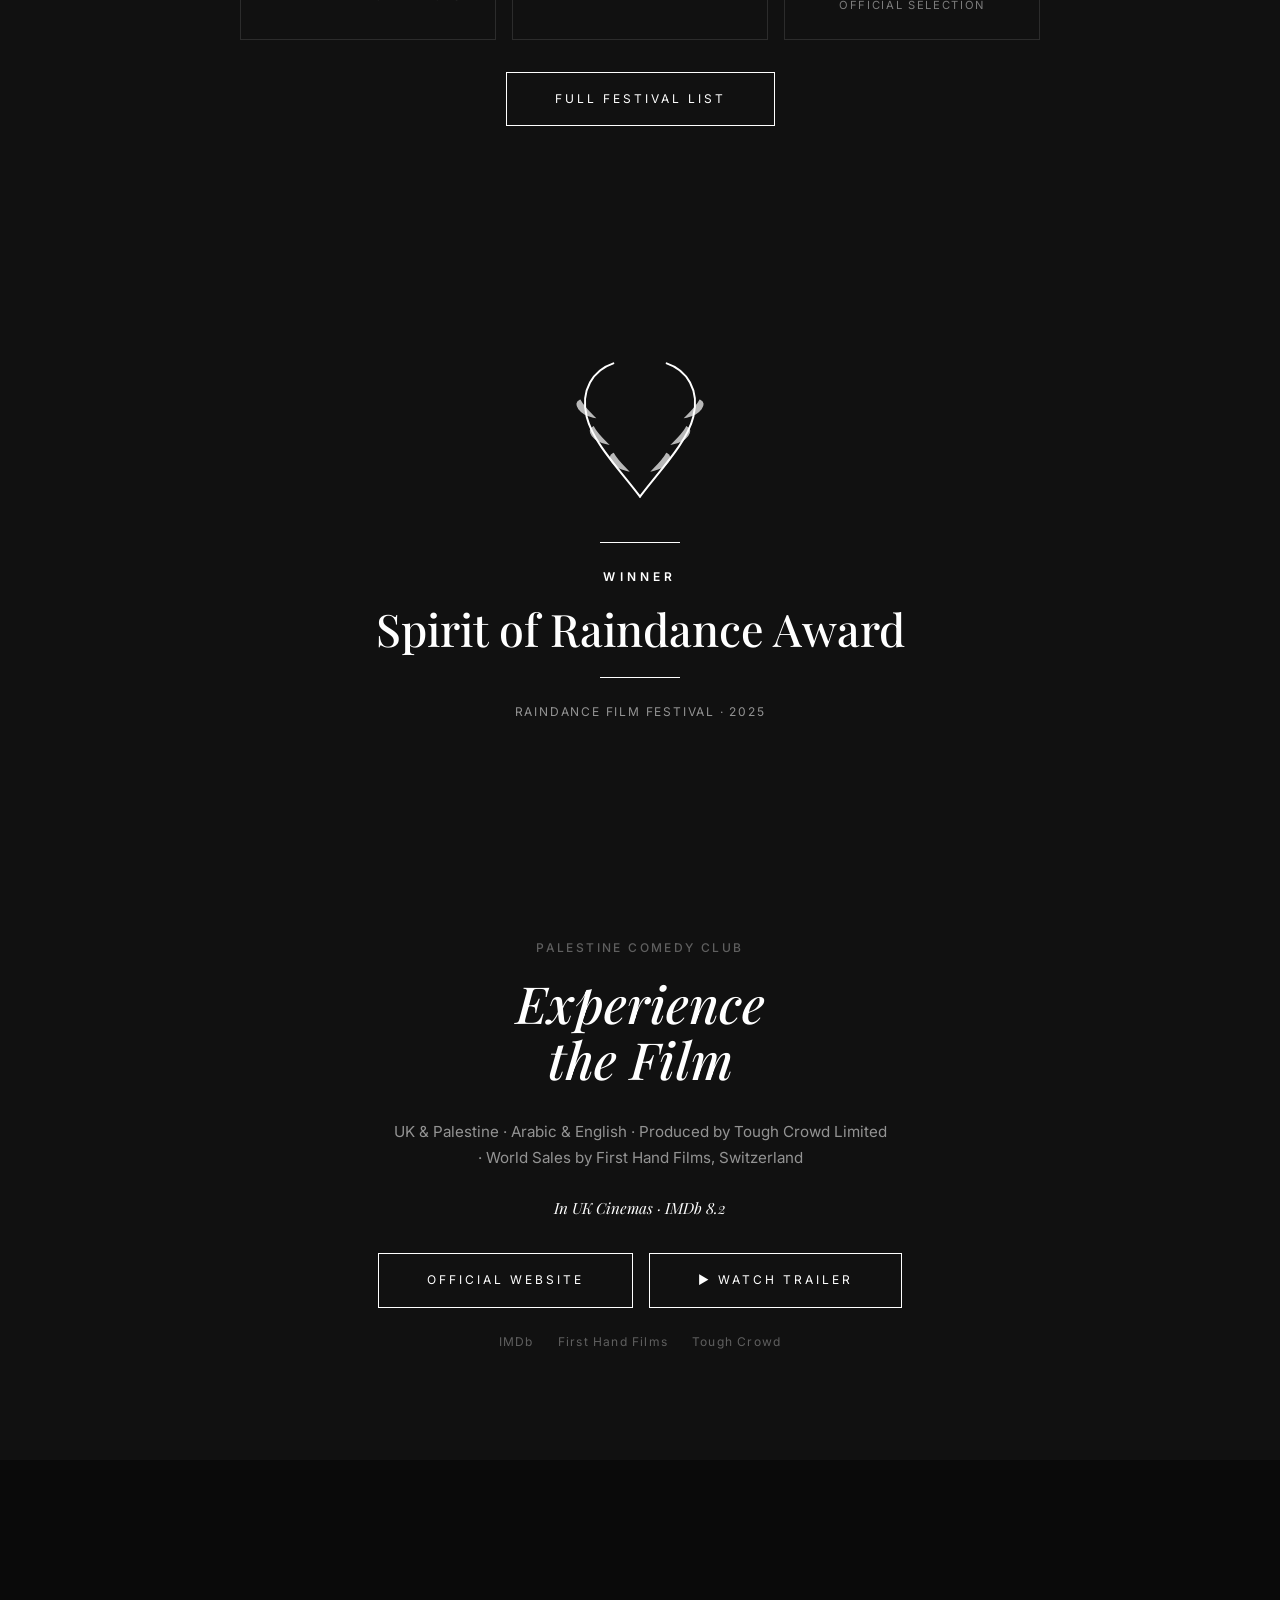
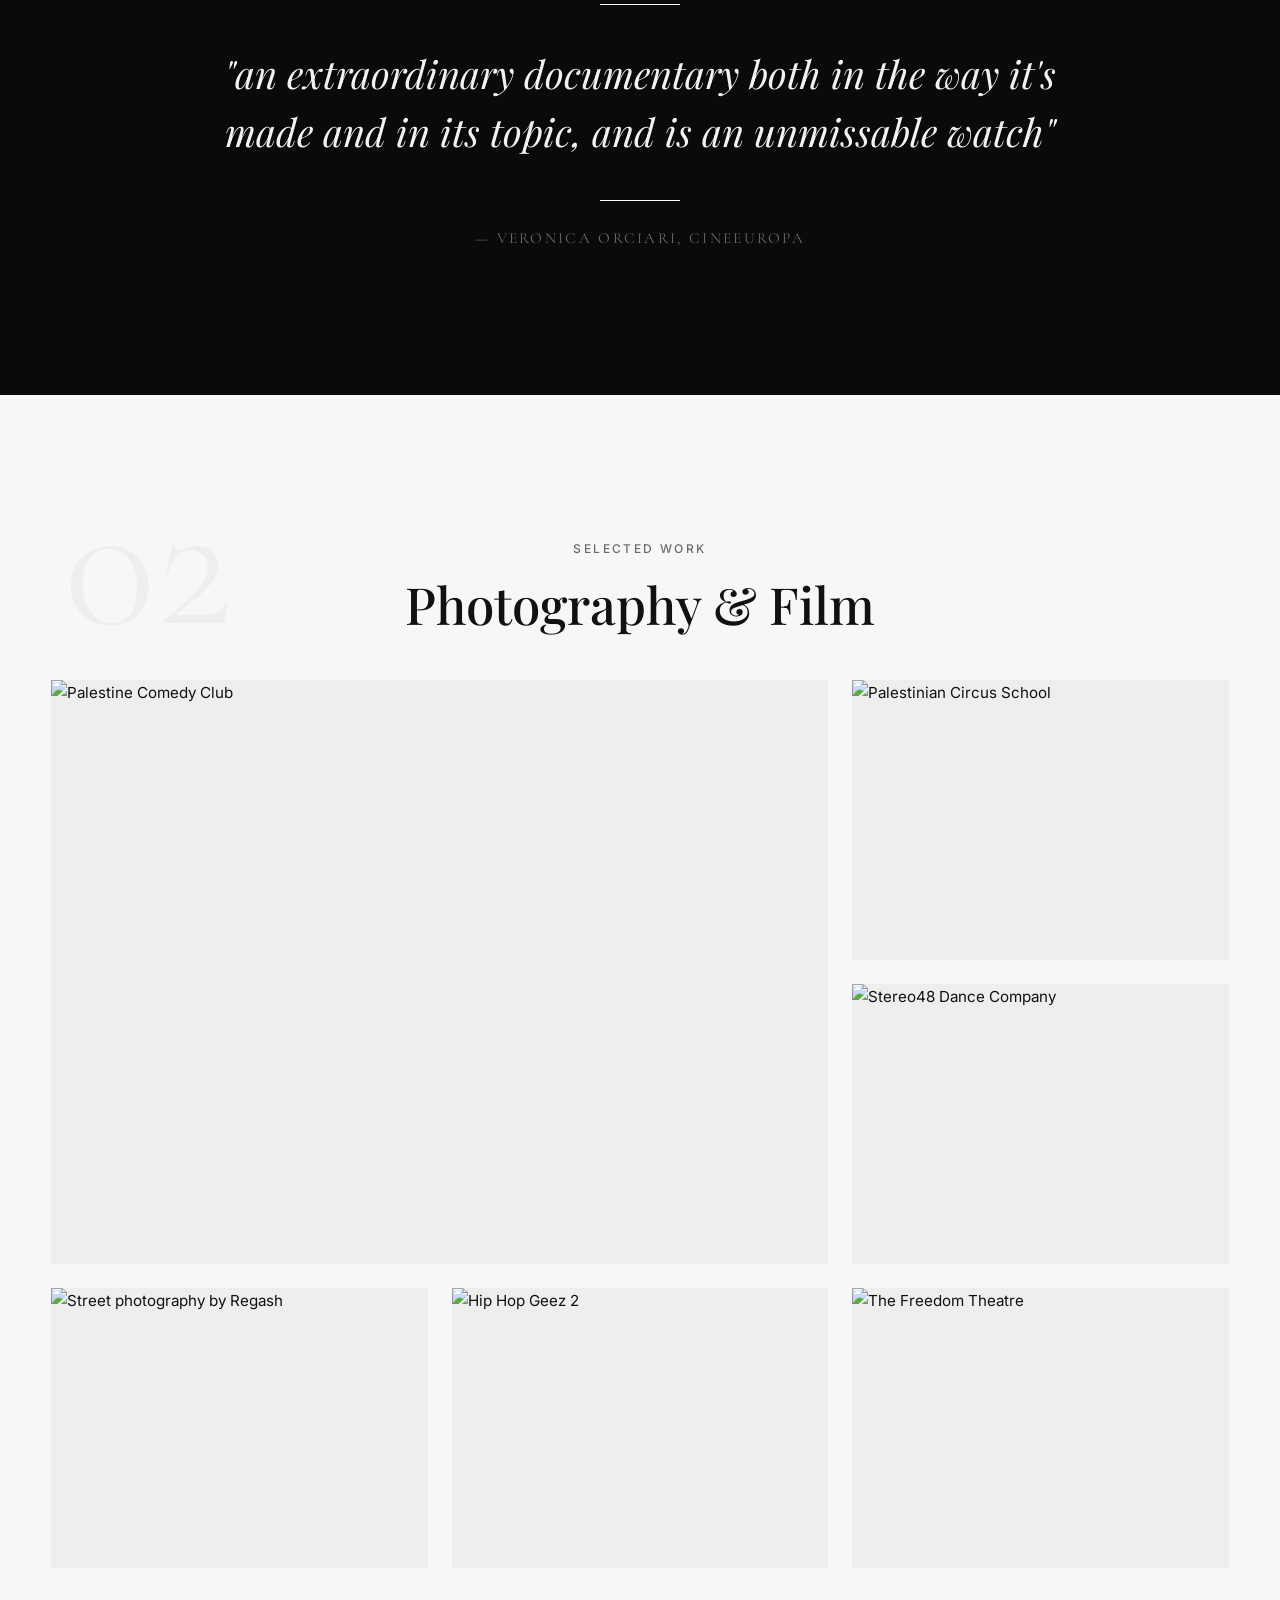
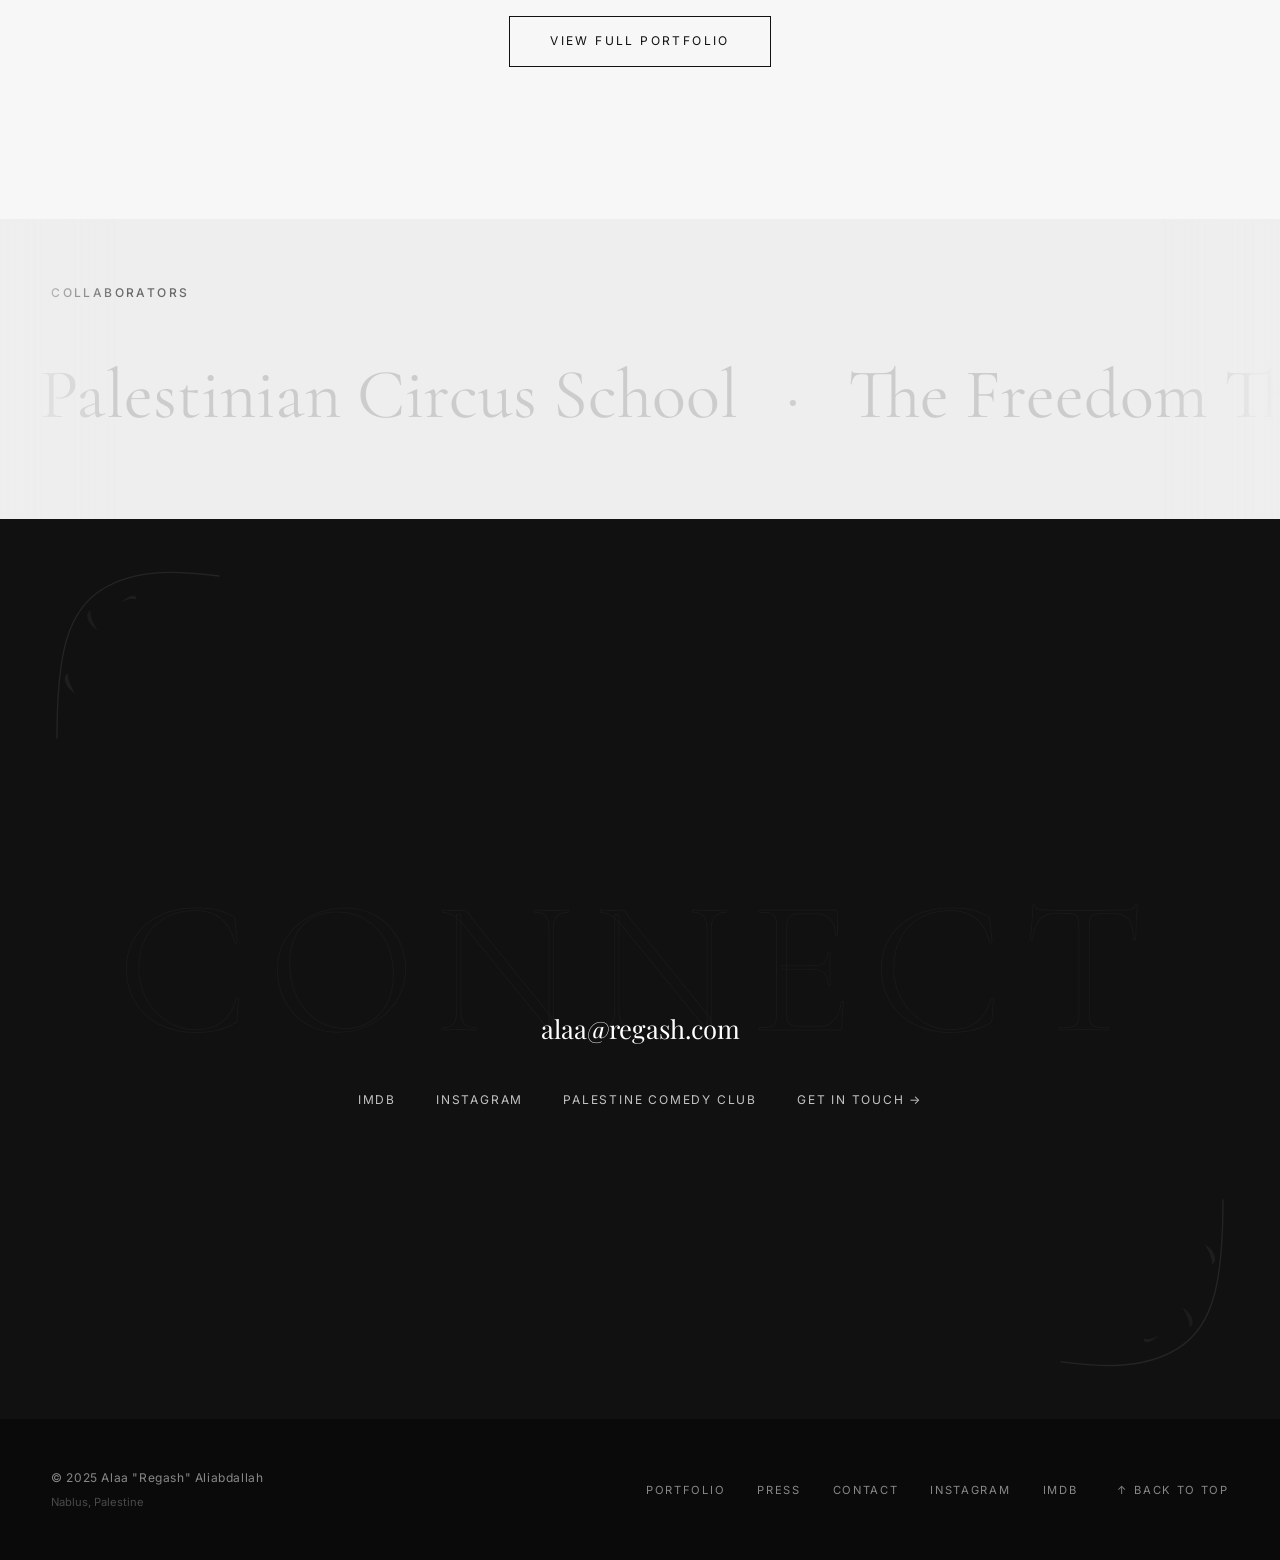
==== commit 60613244: "feat: replace story panel image with test2 pic, zoom without cutting heads" ====
--- a/index.html
+++ b/index.html
@@ -191,7 +191,7 @@
           <div class="film-panel__inner">
             <div class="panel-story">
               <div class="panel-story__image">
-                <img src="https://my.idfa.nl/image-transforms/08a0b039-5d2d-440b-92f9-025bc49e96c1/2500.jpeg" alt="Palestine Comedy Club — documentary film still" loading="lazy">
+                <img src="pcc-story.jpg" alt="Palestine Comedy Club — documentary film still" loading="lazy">
               </div>
               <div class="panel-story__text">
                 <h3>The Story</h3>
--- a/styles.css
+++ b/styles.css
@@ -622,6 +622,11 @@
       width: 100%;
       height: 100%;
       object-fit: cover;
+      object-position: center top;
+    }
+    .panel-story__image img {
+      transform: scale(1.06);
+      transform-origin: center top;
     }
     .panel-title__bg-branch {
       position: absolute;
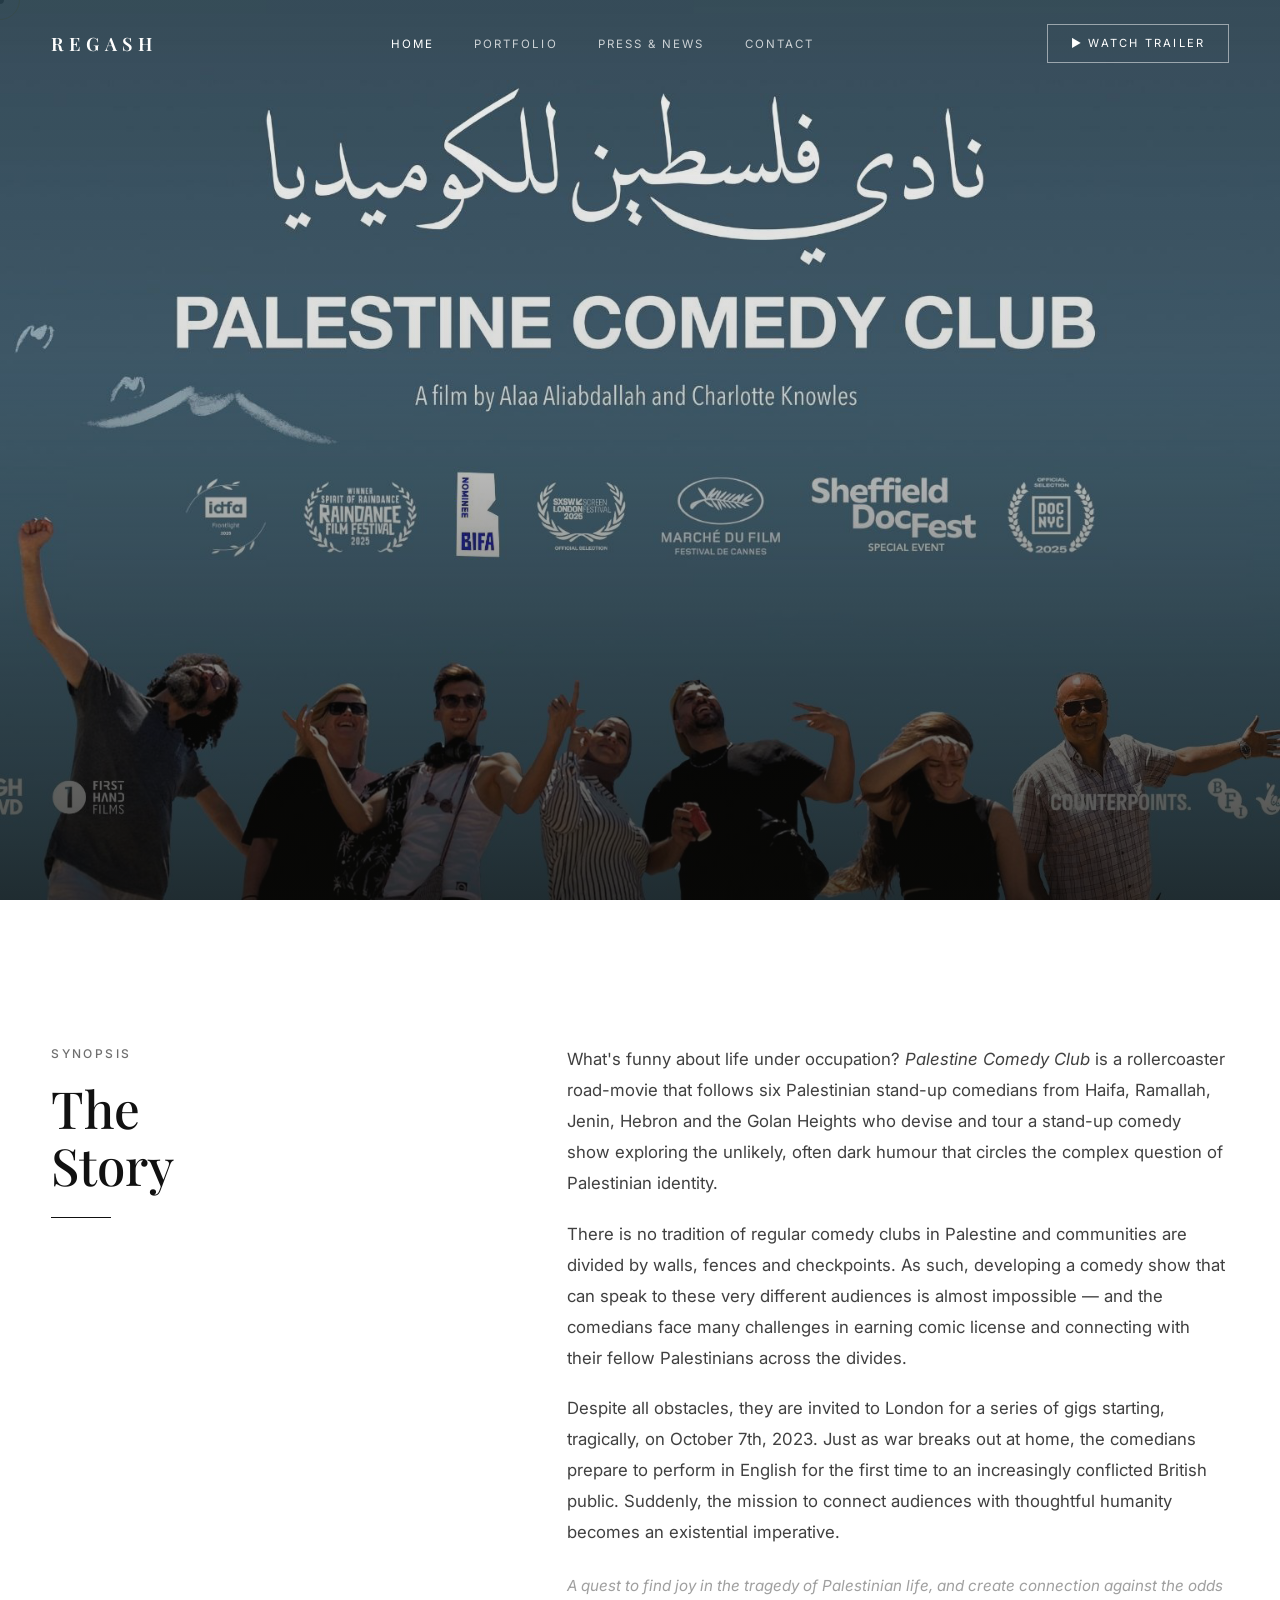
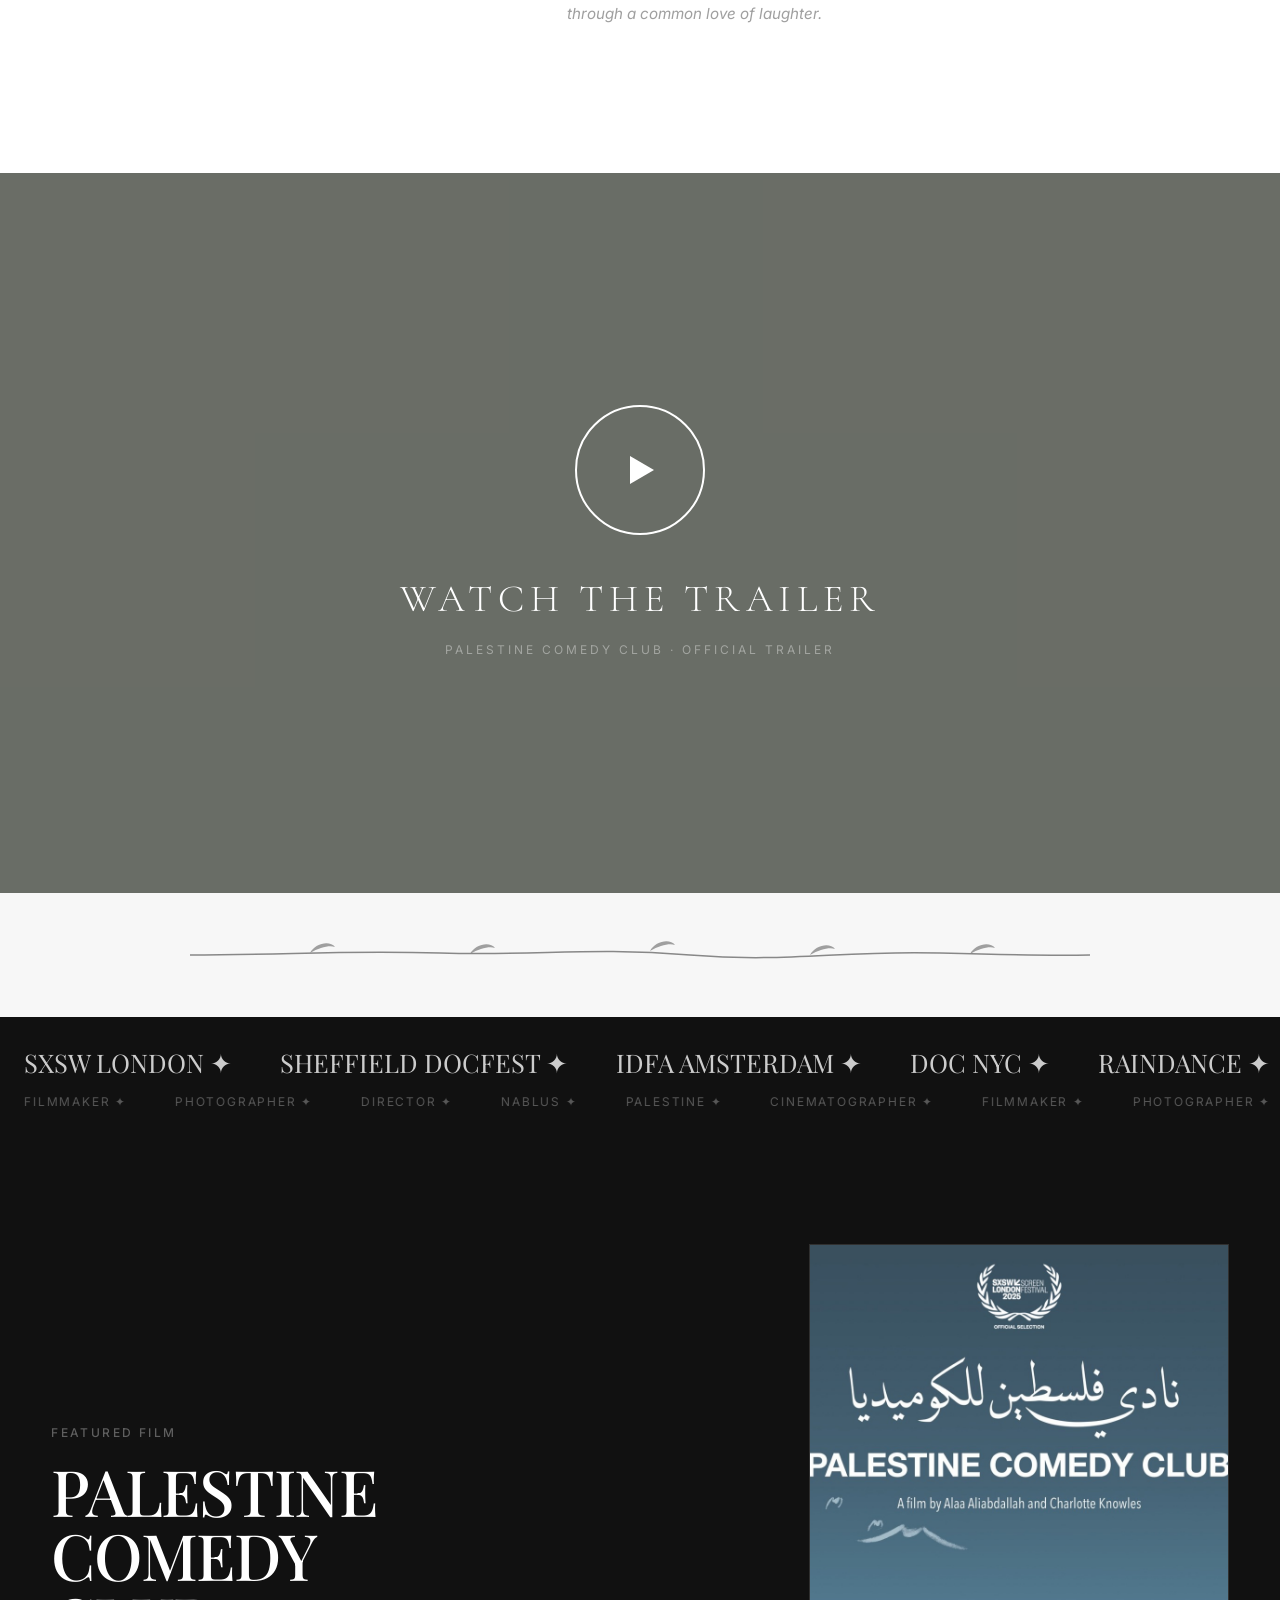
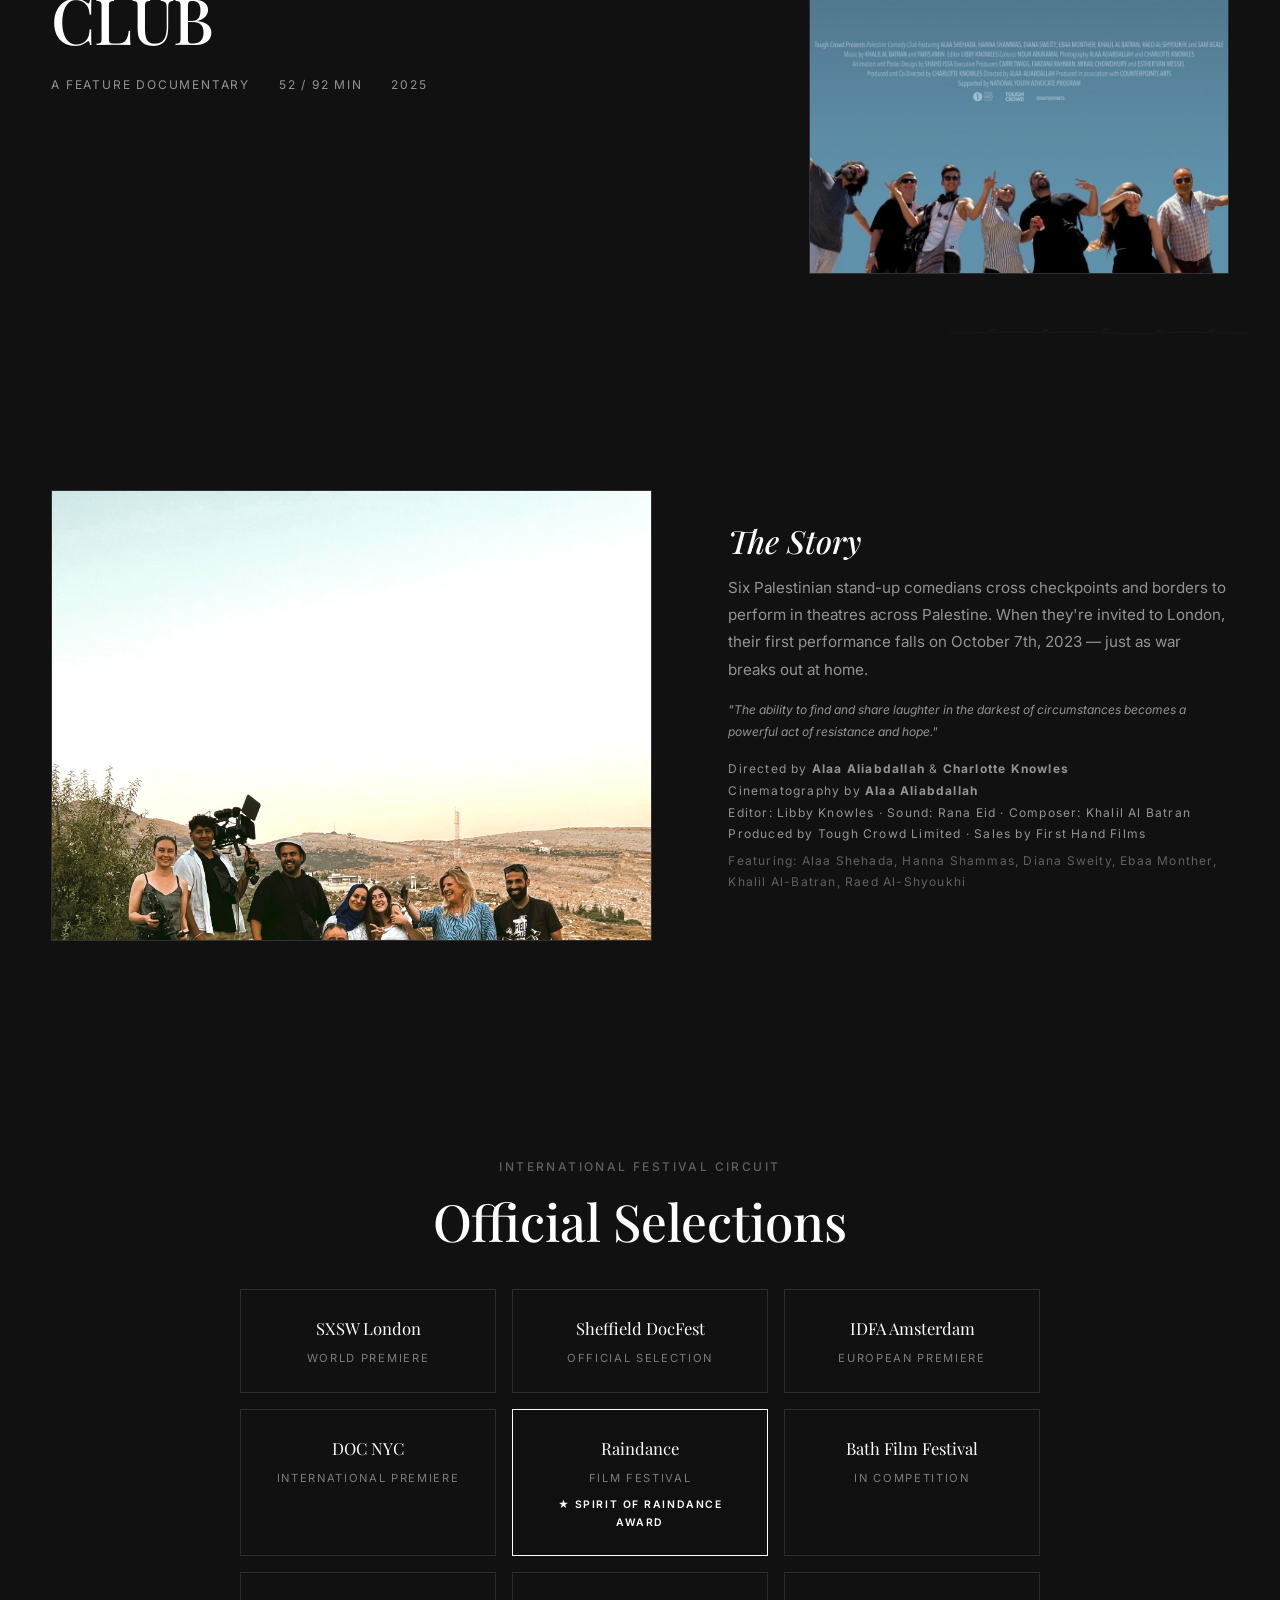
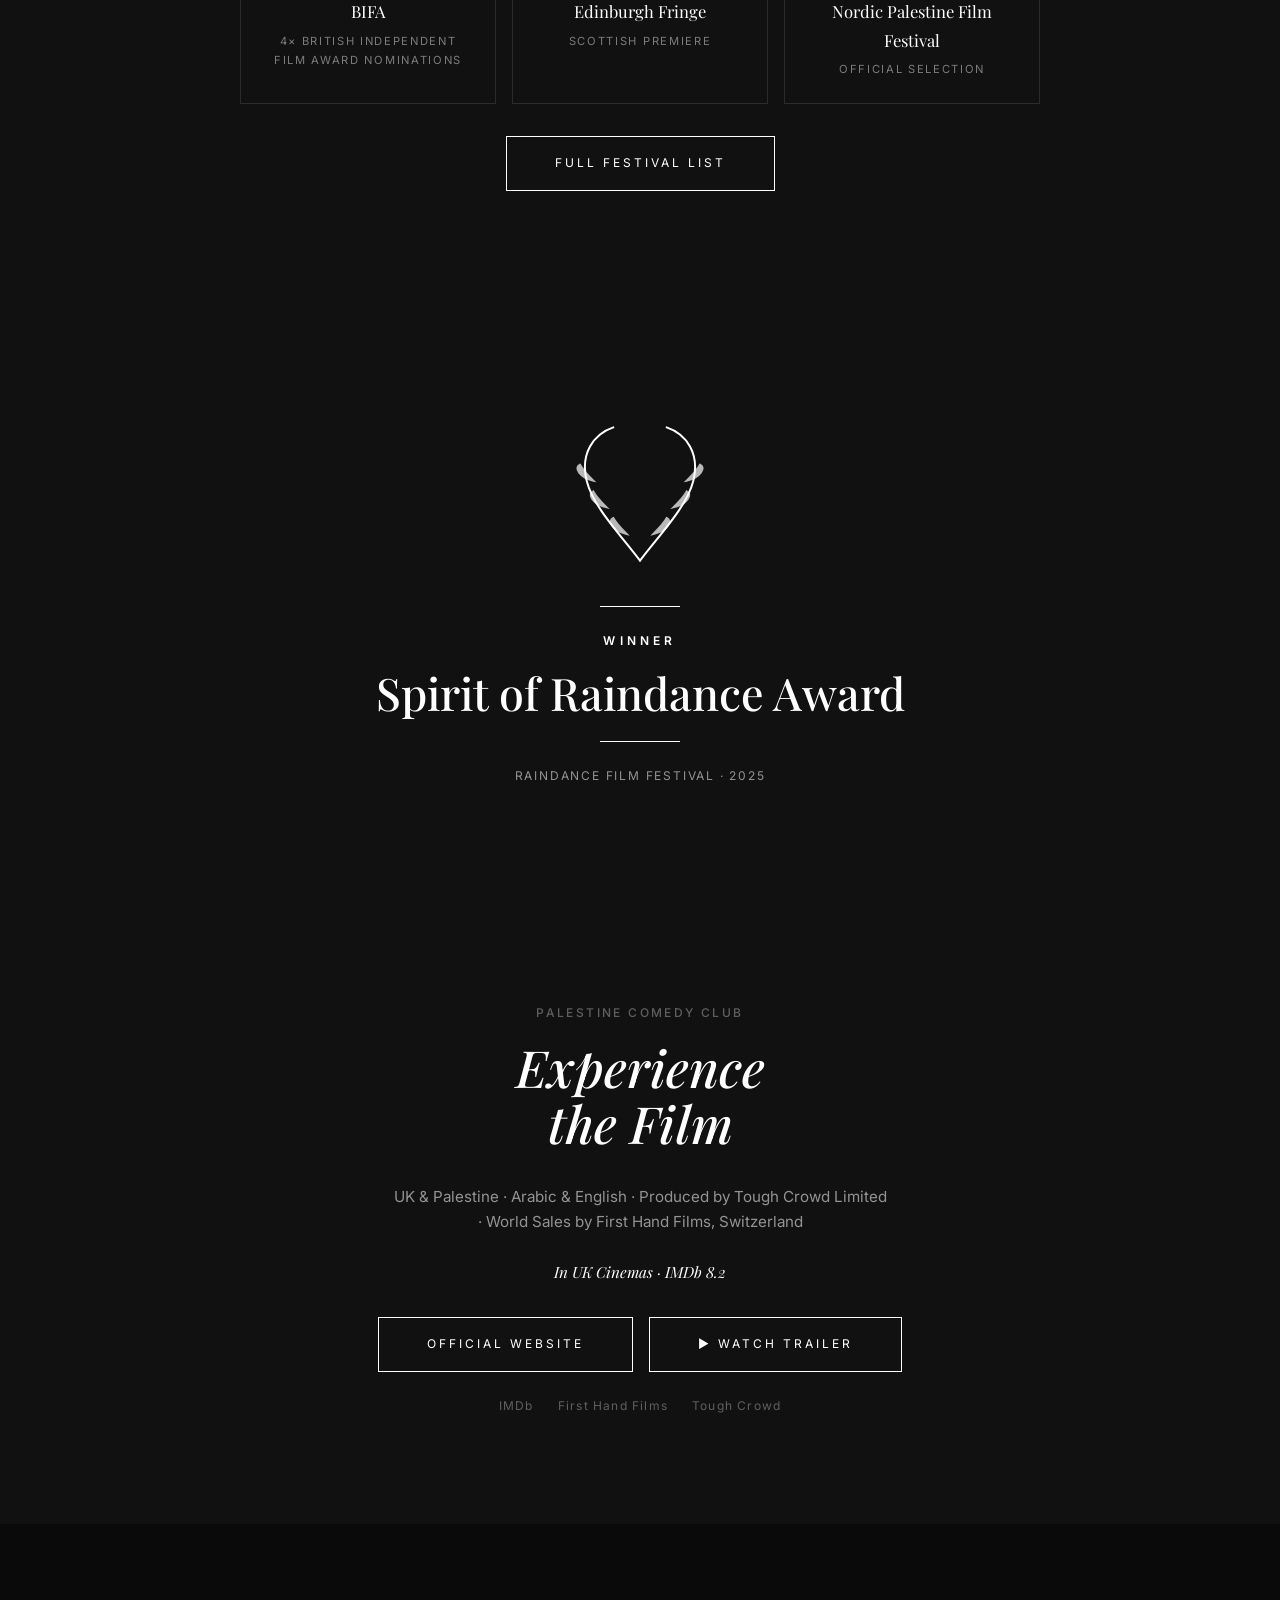
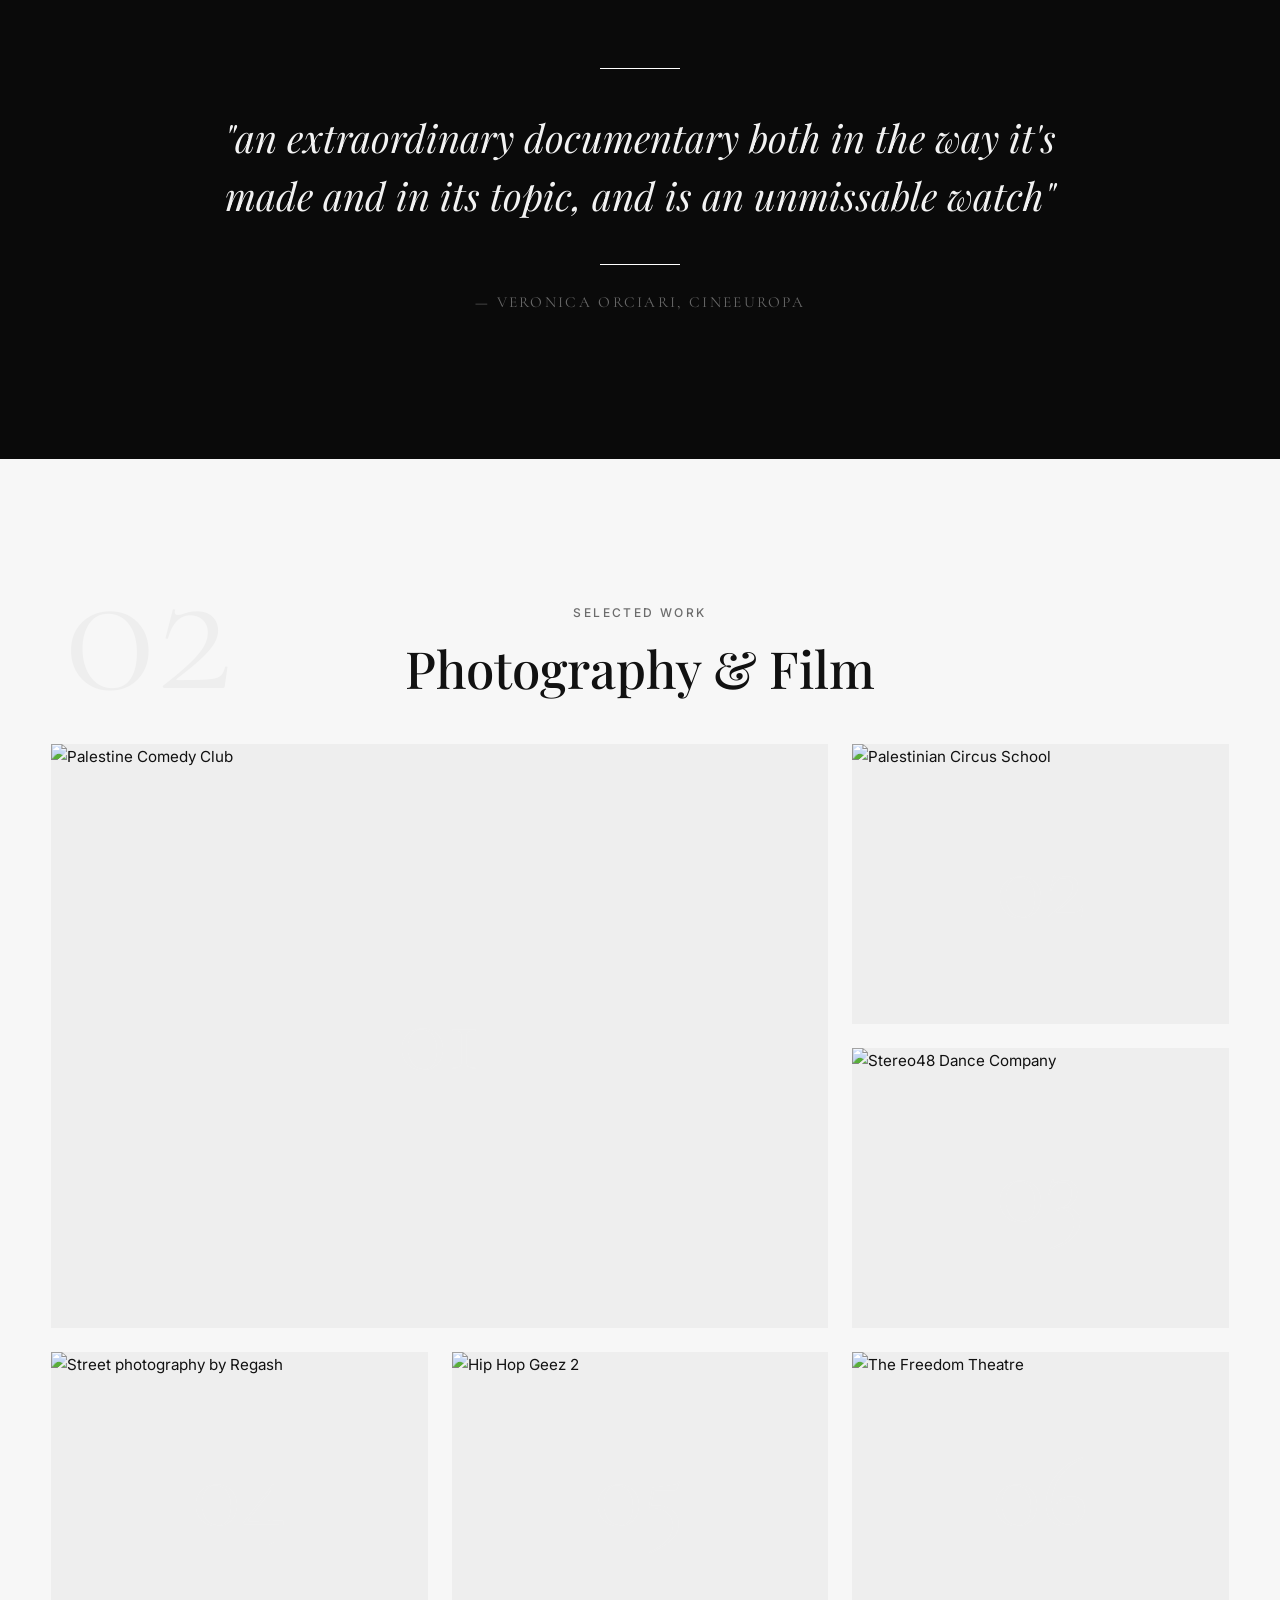
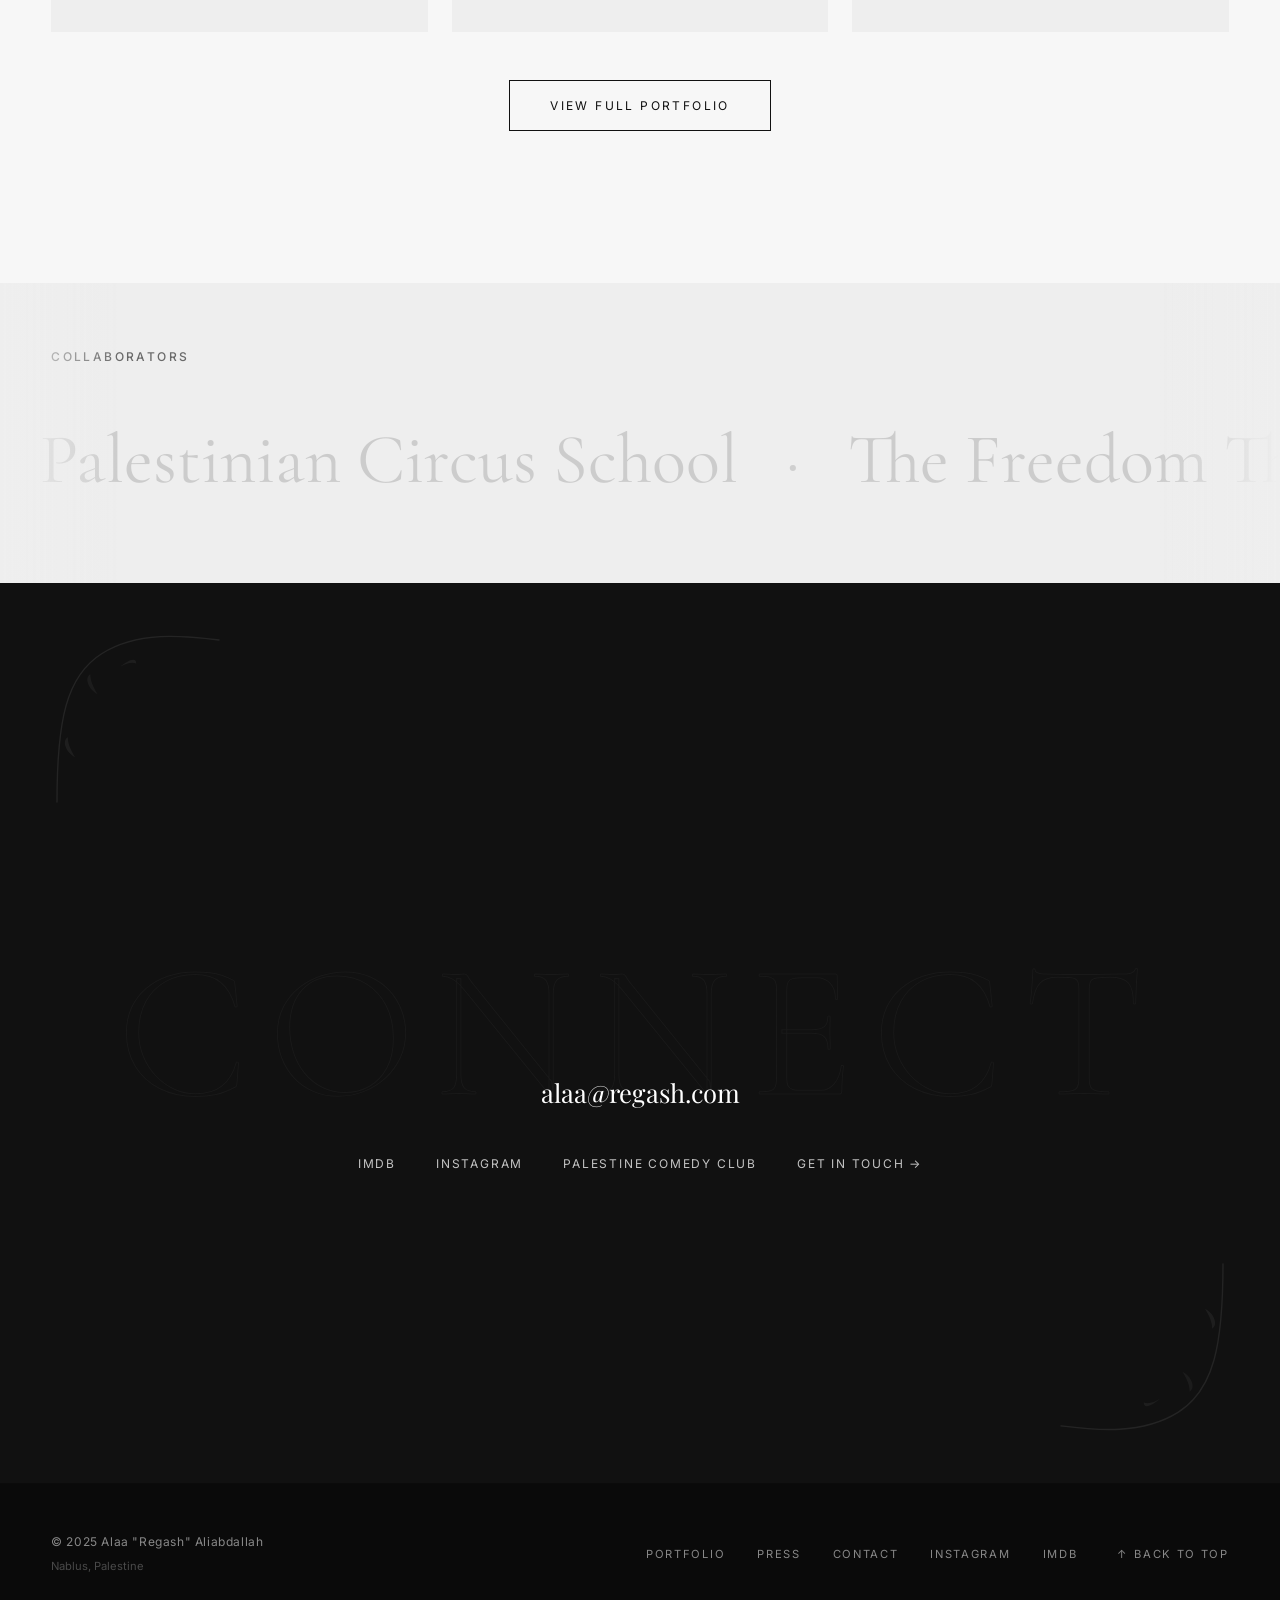
==== commit 699dbc6a: "fix: story image eager loading, fix container ratio for portrait photo" ====
--- a/index.html
+++ b/index.html
@@ -191,7 +191,7 @@
           <div class="film-panel__inner">
             <div class="panel-story">
               <div class="panel-story__image">
-                <img src="pcc-story.jpg" alt="Palestine Comedy Club — documentary film still" loading="lazy">
+                <img src="pcc-story.jpg" alt="Palestine Comedy Club — documentary film still" loading="eager">
               </div>
               <div class="panel-story__text">
                 <h3>The Story</h3>
--- a/styles.css
+++ b/styles.css
@@ -644,7 +644,7 @@
       align-items: center;
     }
     .panel-story__image {
-      aspect-ratio: 21/9;
+      aspect-ratio: 4/3;
       background: rgba(150,150,150,0.1);
       border: 1px solid rgba(150,150,150,0.15);
       overflow: hidden;
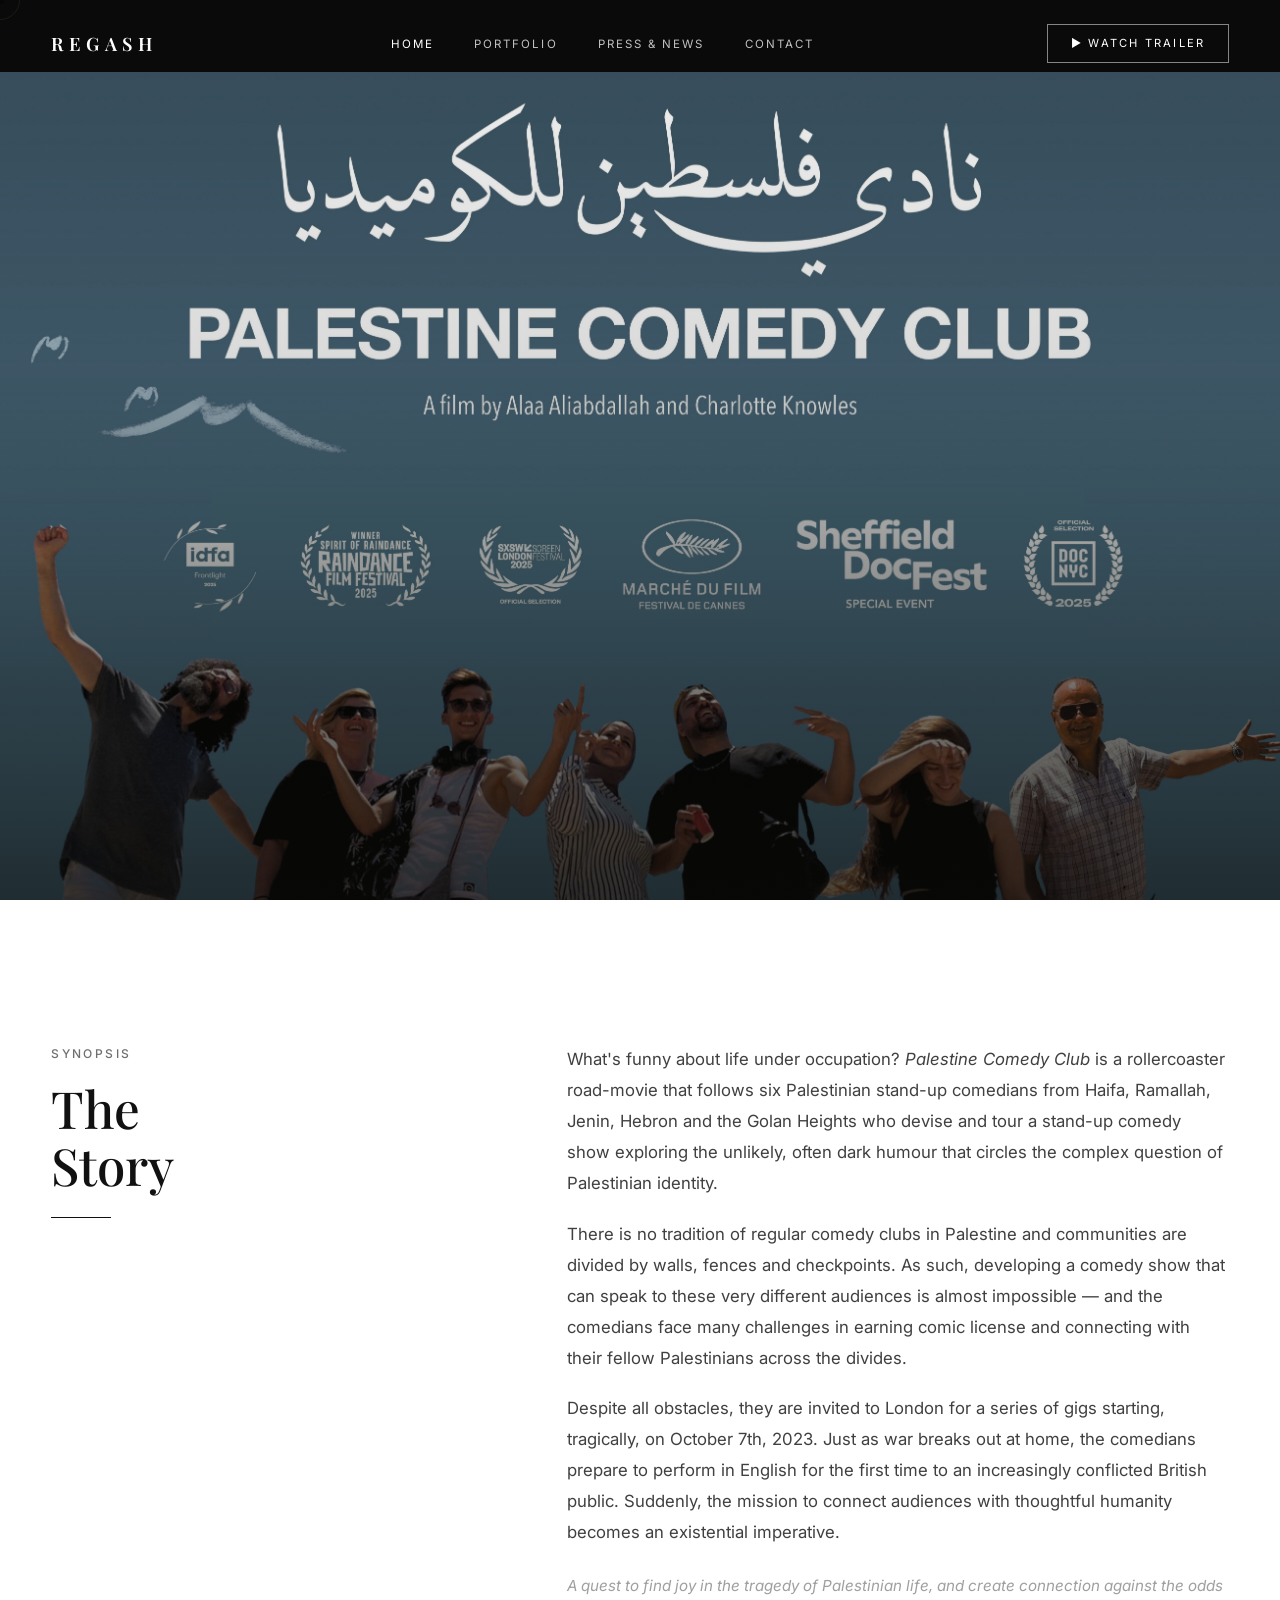
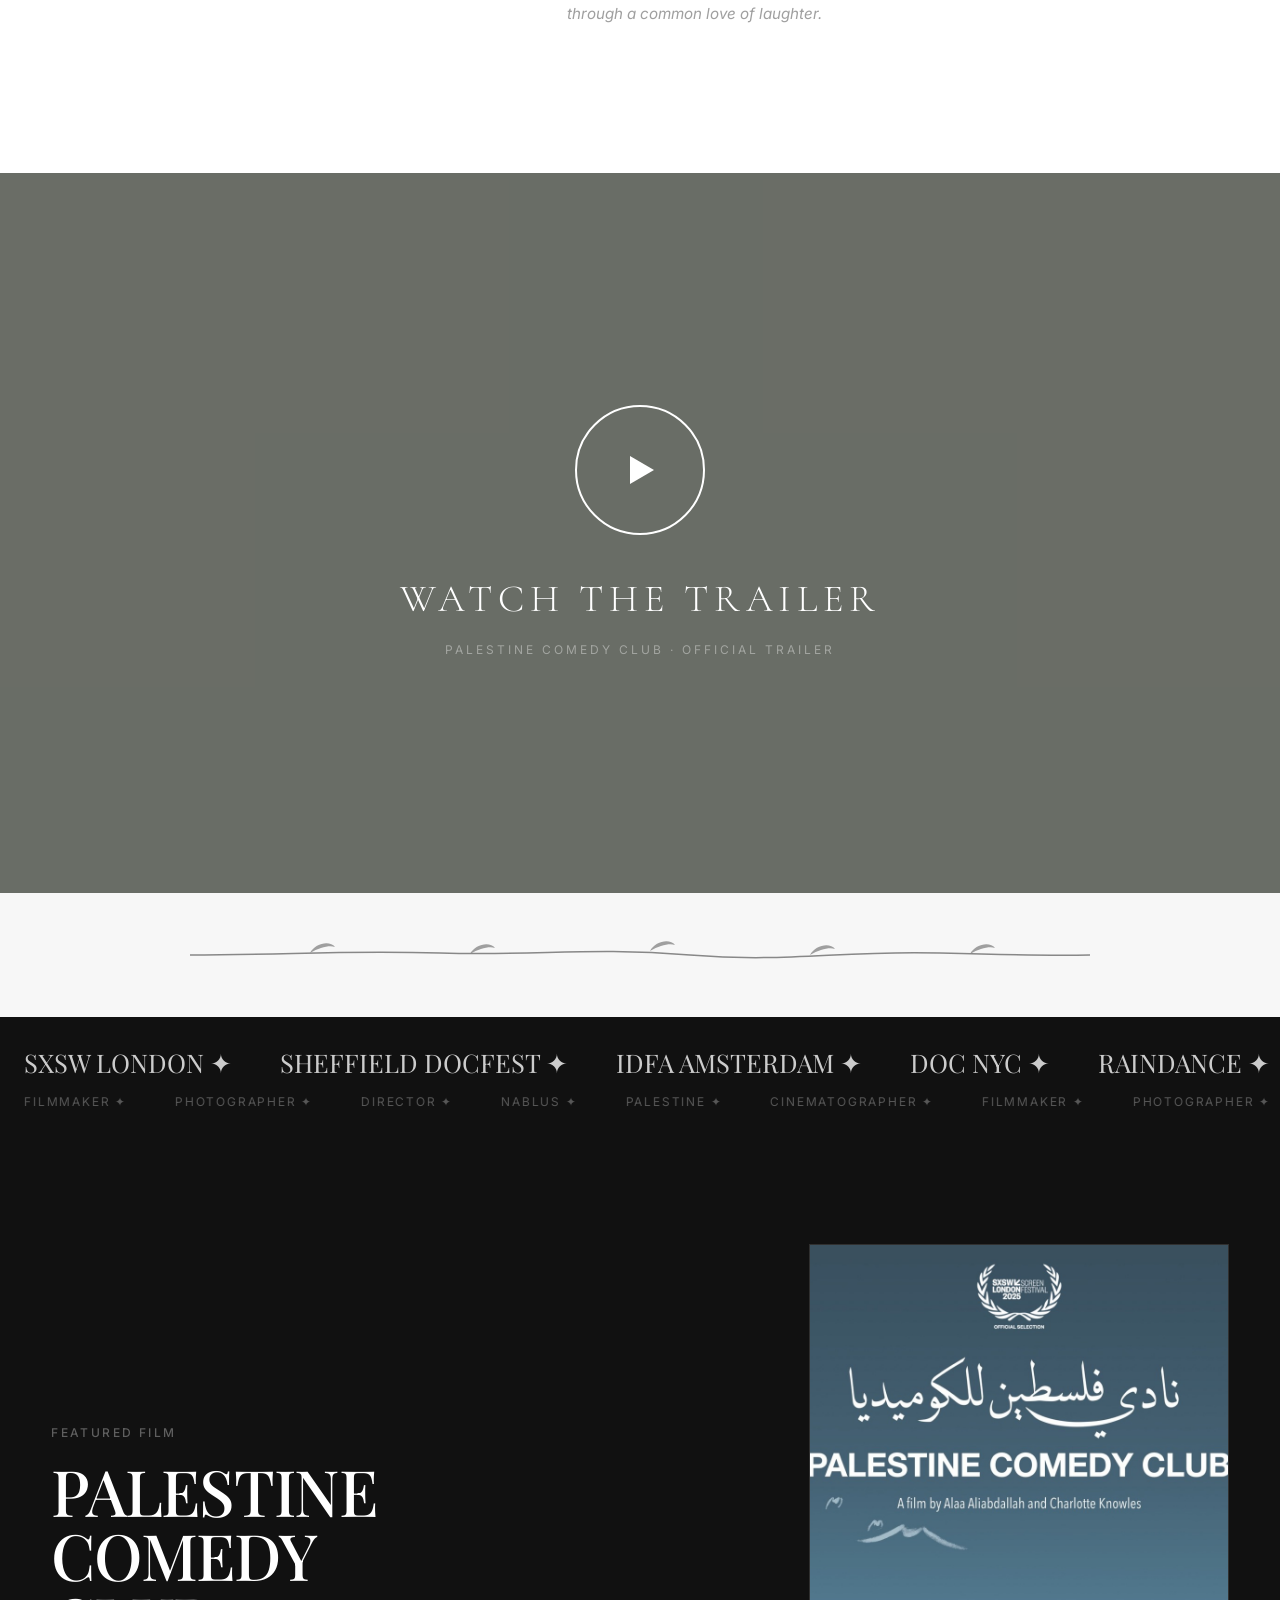
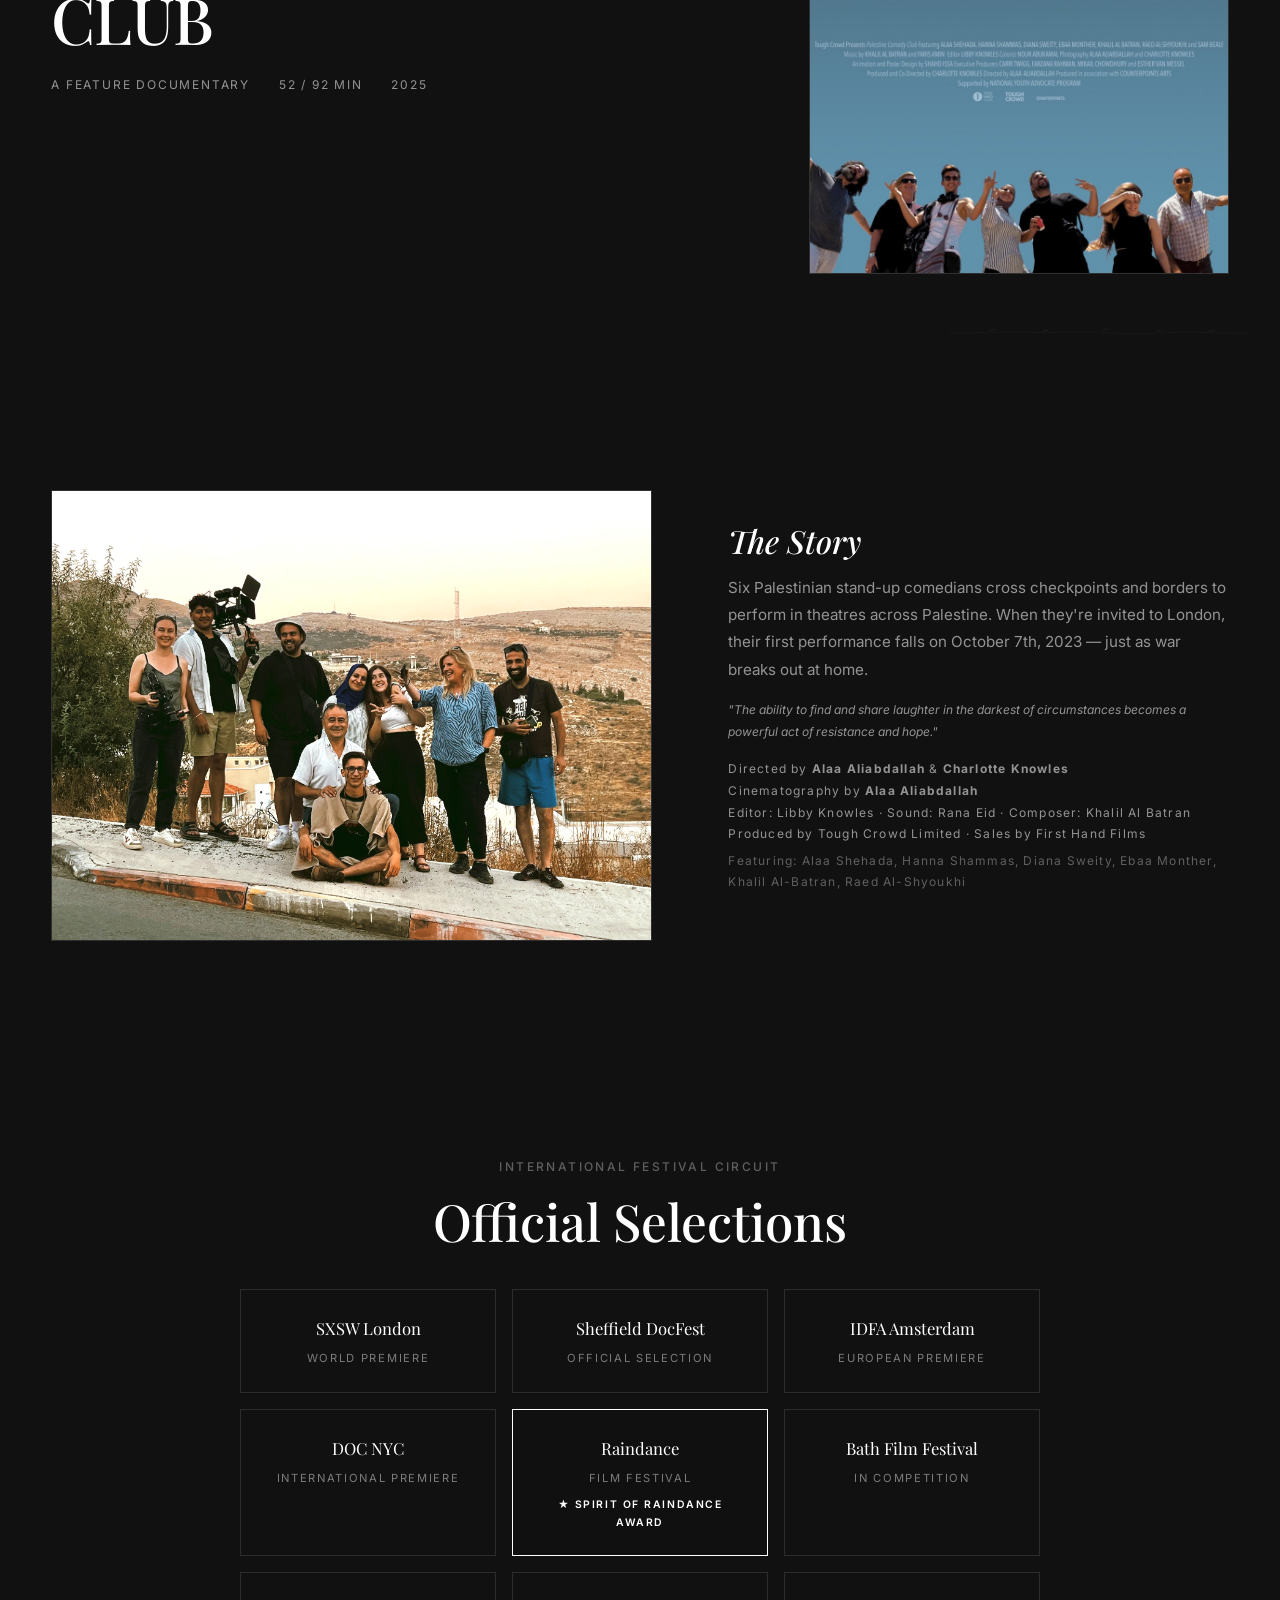
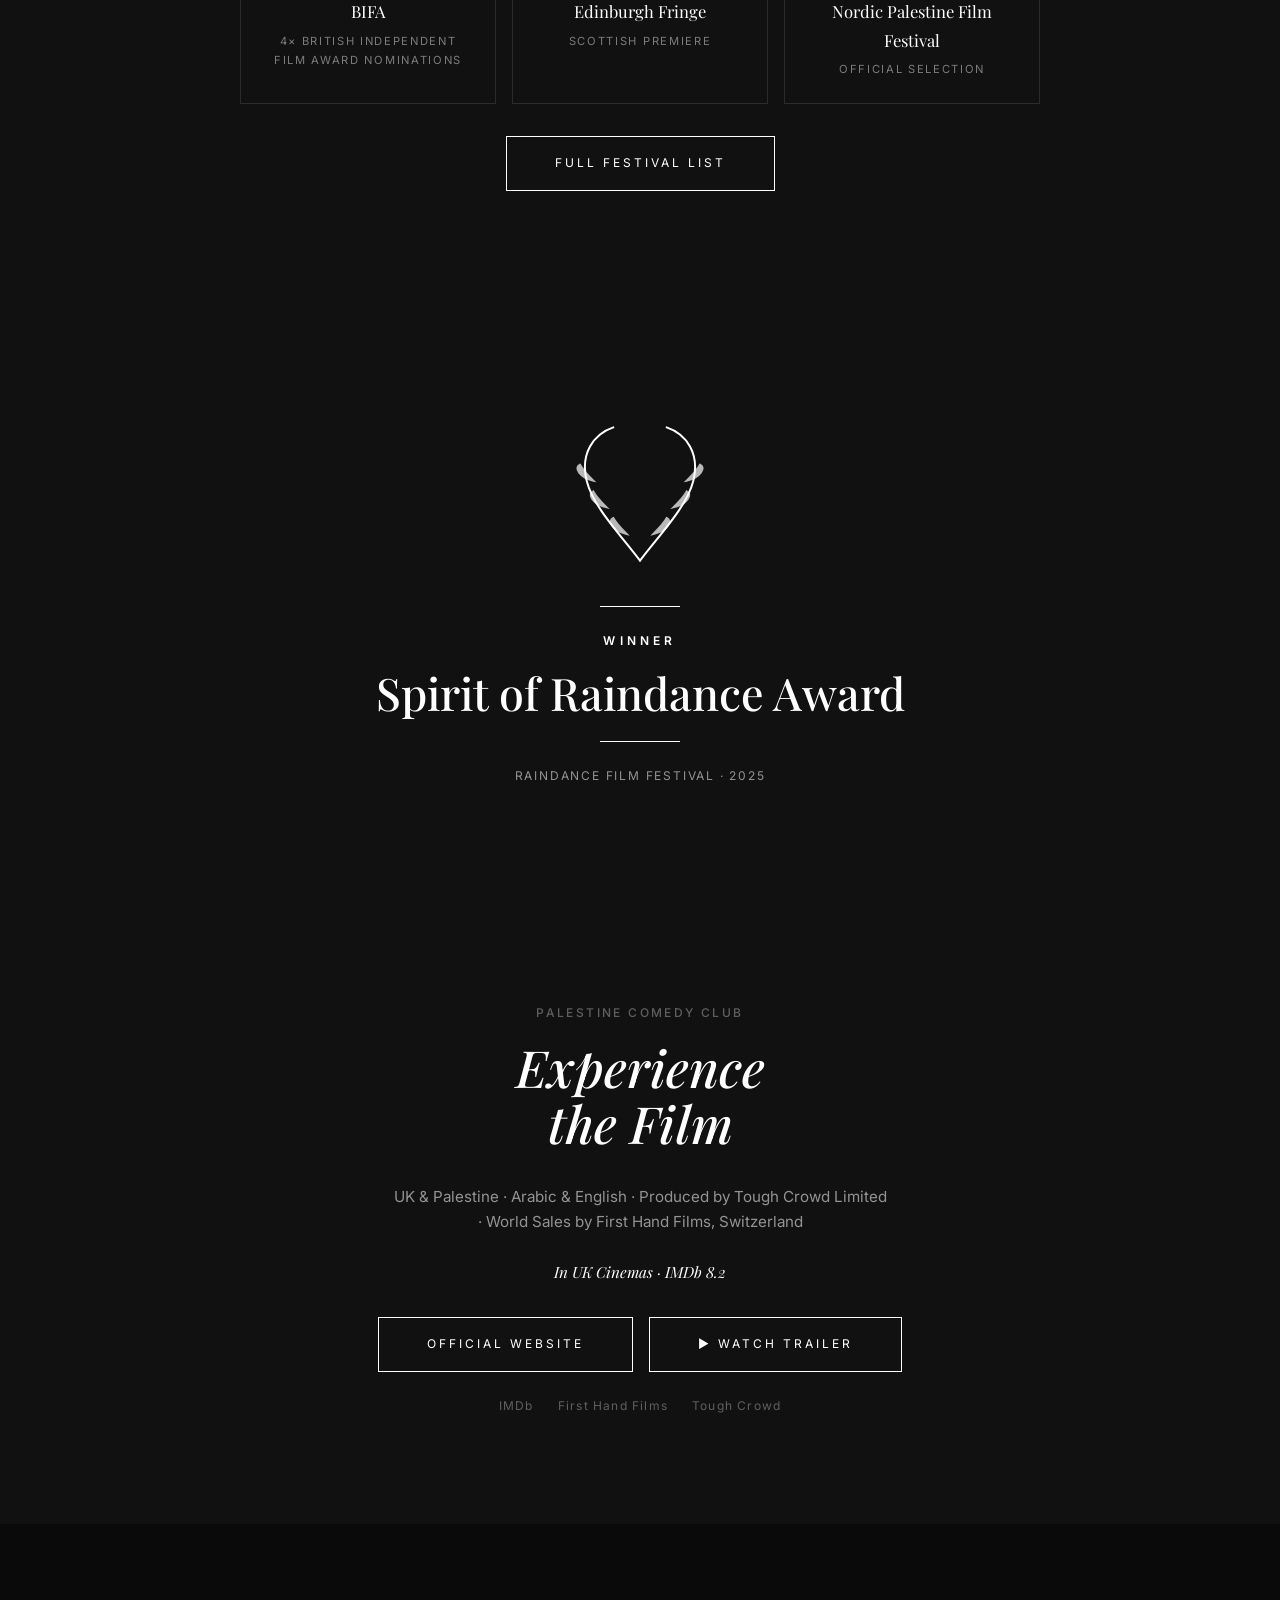
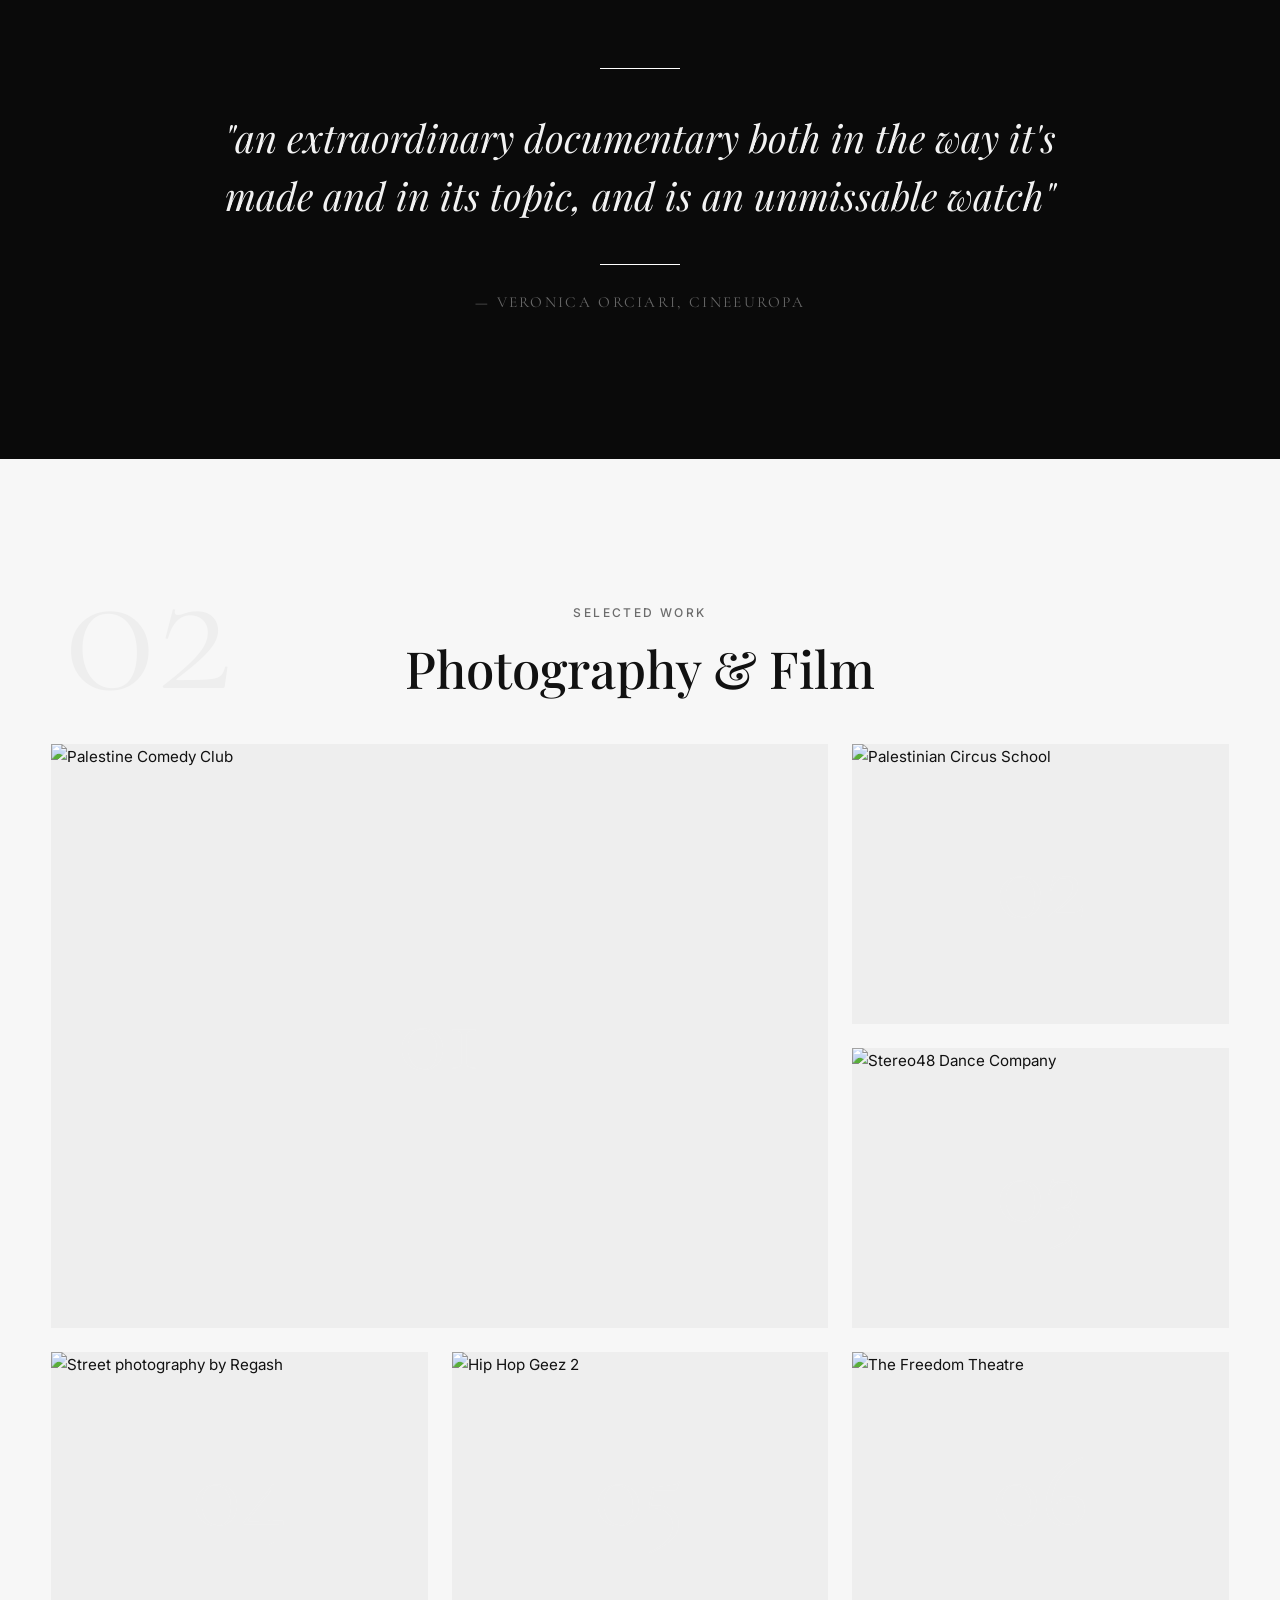
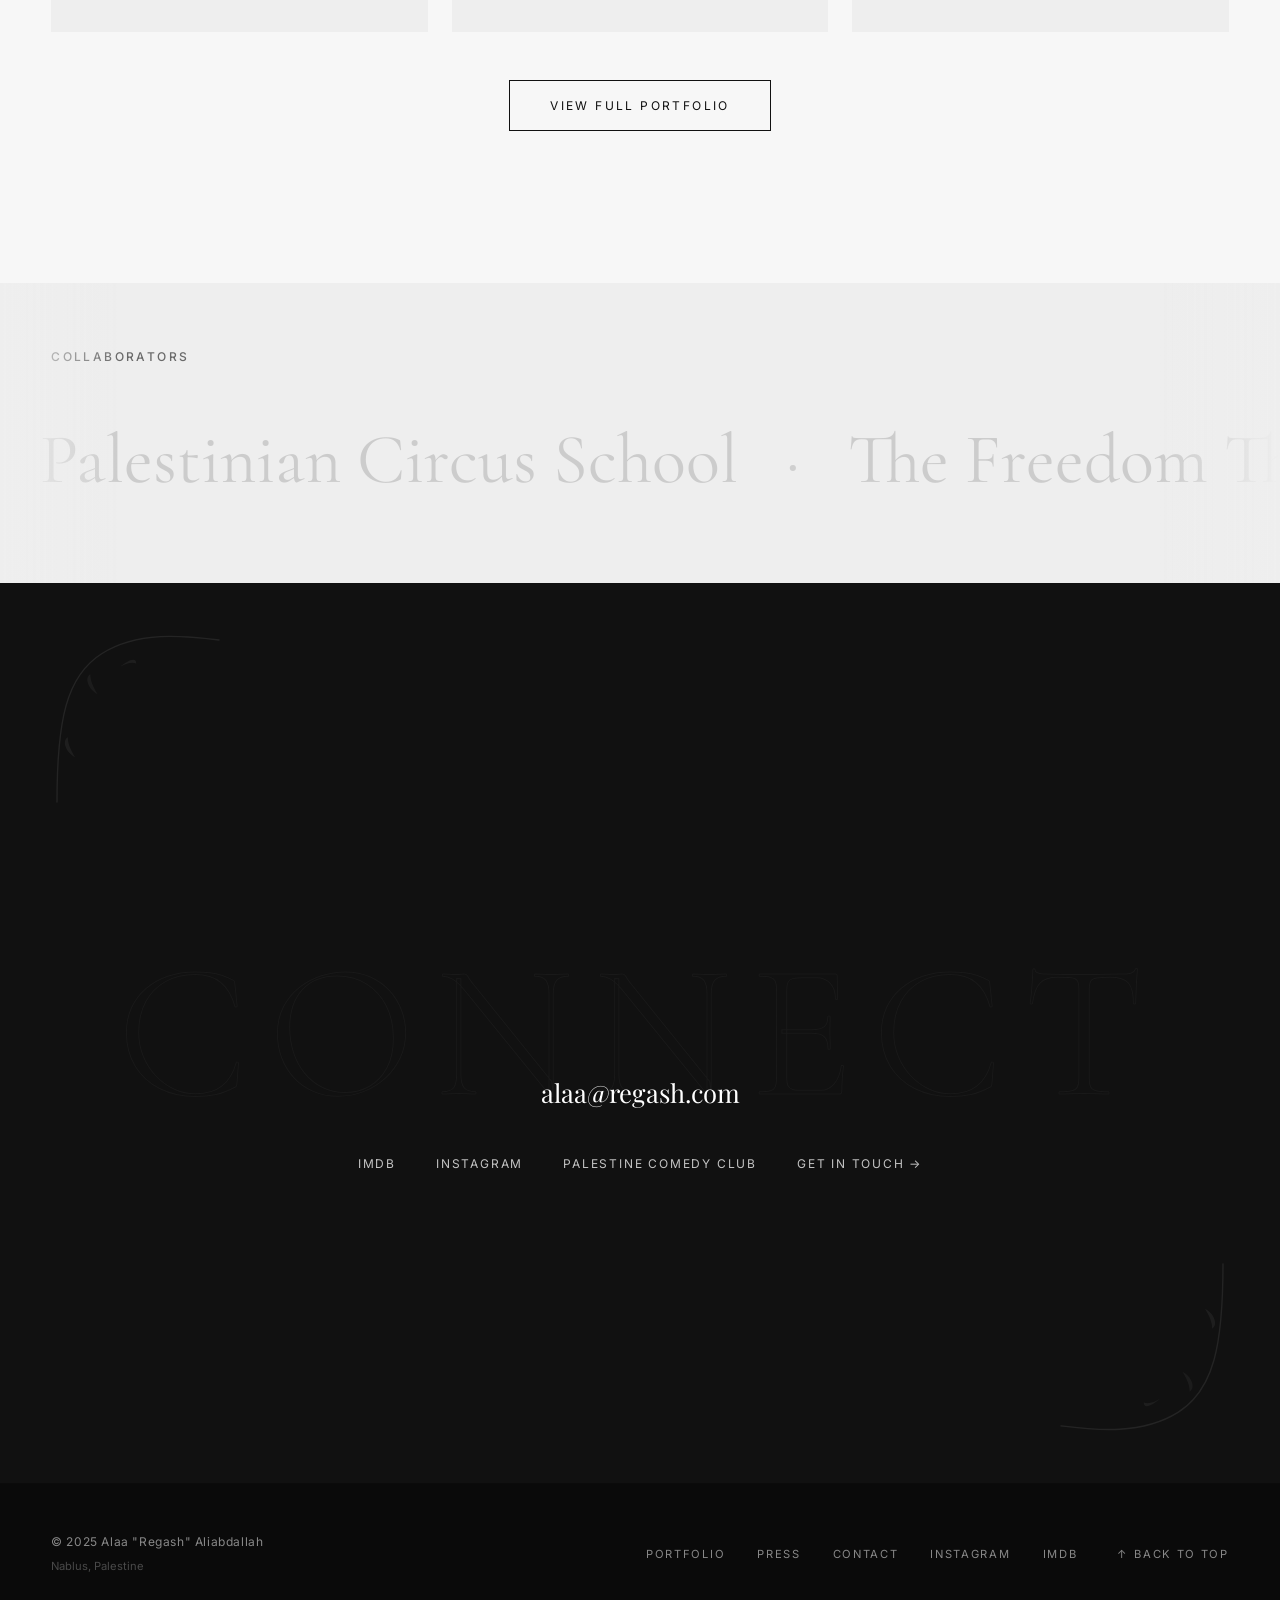
==== commit fb5be680: "fix: remove .html from all internal links for clean URLs" ====
--- a/index.html
+++ b/index.html
@@ -63,12 +63,12 @@
 
   <!-- ============ NAV ============ -->
   <nav class="site-nav" id="siteNav">
-    <a href="index.html" class="nav__logo">Regash</a>
+    <a href="/" class="nav__logo">Regash</a>
     <ul class="nav__links">
-      <li><a href="index.html" class="nav__link active">Home</a></li>
-      <li><a href="portfolio.html" class="nav__link">Portfolio</a></li>
-      <li><a href="blog.html" class="nav__link">Press &amp; News</a></li>
-      <li><a href="contact.html" class="nav__link">Contact</a></li>
+      <li><a href="/" class="nav__link active">Home</a></li>
+      <li><a href="/portfolio" class="nav__link">Portfolio</a></li>
+      <li><a href="/blog" class="nav__link">Press &amp; News</a></li>
+      <li><a href="/contact" class="nav__link">Contact</a></li>
     </ul>
     <a href="https://www.youtube.com/watch?v=P3hjX1abP3M" target="_blank" rel="noopener noreferrer" class="nav__cta magnetic-btn">▶ Watch Trailer</a>
     <button class="nav__hamburger" id="navHamburger" aria-label="Open menu">
@@ -77,10 +77,10 @@
   </nav>
   <div class="nav__mobile" id="navMobile">
     <button class="nav__mobile-close" id="navMobileClose" aria-label="Close menu">×</button>
-    <a href="index.html" class="nav__link">Home</a>
-    <a href="portfolio.html" class="nav__link">Portfolio</a>
-    <a href="blog.html" class="nav__link">Press &amp; News</a>
-    <a href="contact.html" class="nav__link">Contact</a>
+    <a href="/" class="nav__link">Home</a>
+    <a href="/portfolio" class="nav__link">Portfolio</a>
+    <a href="/blog" class="nav__link">Press &amp; News</a>
+    <a href="/contact" class="nav__link">Contact</a>
     <a href="https://www.youtube.com/watch?v=P3hjX1abP3M" target="_blank" rel="noopener noreferrer" class="nav__cta" style="margin-top:1rem">▶ Watch Trailer</a>
   </div>
 
@@ -228,7 +228,7 @@
               <div class="festival-card"><div class="festival-card__name">Nordic Palestine Film Festival</div><div class="festival-card__designation">Official Selection</div></div>
             </div>
             <div style="text-align:center;margin-top:2rem">
-              <a href="blog.html" class="btn-gold magnetic-btn">Full Festival List</a>
+              <a href="/blog" class="btn-gold magnetic-btn">Full Festival List</a>
             </div>
           </div>
         </div>
@@ -296,7 +296,7 @@
         <h2 class="work__heading">Photography &amp; Film</h2>
       </div>
       <div class="work-grid">
-        <a href="portfolio.html" class="work-card" style="display:block;text-decoration:none;color:inherit">
+        <a href="/portfolio" class="work-card" style="display:block;text-decoration:none;color:inherit">
           <div class="work-card__number-overlay">01</div>
           <div class="work-card__image">
             <img src="https://images.squarespace-cdn.com/content/v1/65a0086abd88bb013230496d/7338f538-97e0-4472-b615-9437c519a62c/Palestine+Comedy+Club+Still+1+%281920+x+1080+px%29.png" alt="Palestine Comedy Club" loading="lazy">
@@ -376,7 +376,7 @@
         </div>
       </div>
       <div class="work__cta">
-        <a href="portfolio.html" class="btn-outline magnetic-btn">VIEW FULL PORTFOLIO</a>
+        <a href="/portfolio" class="btn-outline magnetic-btn">VIEW FULL PORTFOLIO</a>
       </div>
     </div>
   </section>
@@ -420,7 +420,7 @@
         <a href="https://www.imdb.com/name/nm9421296/" target="_blank" rel="noopener noreferrer" class="contact__link magnetic-btn">IMDb</a>
         <a href="https://www.instagram.com/regashots/" target="_blank" rel="noopener noreferrer" class="contact__link magnetic-btn">Instagram</a>
         <a href="https://www.palestinecomedyclub.com/" target="_blank" rel="noopener noreferrer" class="contact__link magnetic-btn">Palestine Comedy Club</a>
-        <a href="contact.html" class="contact__link magnetic-btn">Get in Touch →</a>
+        <a href="/contact" class="contact__link magnetic-btn">Get in Touch →</a>
       </div>
     </div>
   </section>
@@ -434,9 +434,9 @@
       </div>
       <div class="footer__right">
         <div class="footer__links">
-          <a href="portfolio.html" class="footer__link">Portfolio</a>
-          <a href="blog.html" class="footer__link">Press</a>
-          <a href="contact.html" class="footer__link">Contact</a>
+          <a href="/portfolio" class="footer__link">Portfolio</a>
+          <a href="/blog" class="footer__link">Press</a>
+          <a href="/contact" class="footer__link">Contact</a>
           <a href="https://www.instagram.com/regashots/" target="_blank" rel="noopener noreferrer" class="footer__link">Instagram</a>
           <a href="https://www.imdb.com/name/nm9421296/" target="_blank" rel="noopener noreferrer" class="footer__link">IMDb</a>
         </div>
--- a/styles.css
+++ b/styles.css
@@ -626,7 +626,8 @@
     }
     .panel-story__image img {
       transform: scale(1.06);
-      transform-origin: center top;
+      transform-origin: center center;
+      object-position: center 65%;
     }
     .panel-title__bg-branch {
       position: absolute;
@@ -1427,7 +1428,7 @@
 
     /* ============ HOME HERO ============ */
     .home-hero { position: relative; min-height: 100vh; display: flex; align-items: flex-end; overflow: hidden; background: var(--text-dark); }
-    .home-hero__bg { position: absolute; inset: 0; background-image: url('pcc-banner.jpg'); background-size: cover; background-position: center 25%; }
+    .home-hero__bg { position: absolute; inset: 0; top: 4.5rem; background-image: url('pcc-banner.jpg'); background-size: cover; background-position: center 25%; }
     .home-hero__overlay {
       position: absolute; inset: 0;
       background: linear-gradient(180deg, rgba(10,10,8,0.05) 0%, rgba(10,10,8,0.15) 40%, rgba(10,10,8,0.55) 75%, rgba(10,10,8,0.75) 100%);
@@ -1669,9 +1670,17 @@
       .nav__hamburger { display: flex; gap: 5px; }
       .nav__hamburger span { width: 22px; height: 1.5px; }
 
-      /* Home hero — portrait crop */
-      .home-hero { min-height: 100svh; }
-      .home-hero__bg { background-position: center 20%; }
+      /* Home hero — portrait photo on mobile */
+      .home-hero {
+        min-height: 100svh;
+        align-items: flex-end;
+      }
+      .home-hero__bg {
+        background-image: url('hero-mobile.jpg');
+        background-size: 88% auto;
+        background-position: center top;
+        background-repeat: no-repeat;
+      }
 
       /* Synopsis */
       .synopsis__grid { grid-template-columns: 1fr; gap: 2rem; }
@@ -1710,14 +1719,31 @@
     /* ============ MOBILE — PORTFOLIO ============ */
     @media (max-width: 768px) {
       /* About grid */
-      .about-grid { grid-template-columns: 1fr; gap: 2.5rem; }
-      .about-photo { max-width: 100%; aspect-ratio: 3/4; }
-      .about-stats { gap: 1.5rem; }
+      .about-grid { grid-template-columns: 1fr; gap: 2rem; }
+
+      /* About photo — fixed size so it doesn't fill the whole screen */
+      .about-photo {
+        max-width: 180px;
+        aspect-ratio: 3/4;
+        margin: 0 auto 0.5rem;
+      }
+
+      /* Inner page first section — reduce top padding */
+      .about-section { padding-top: 6rem; }
+
+      .about-stats { gap: 1.5rem; flex-wrap: wrap; }
+      .about-stat__num { font-size: 2rem; }
 
       /* Project list */
       .project-row { grid-template-columns: 2.5rem 1fr; gap: 1rem; padding: 1.2rem 0; }
       .project-row__year { display: none; }
       .project-row__name { font-size: 1rem; }
+      /* Disable hover shift on touch — prevents horizontal overflow flash */
+      .project-row:hover {
+        padding-left: 0; padding-right: 0;
+        margin-left: 0; margin-right: 0;
+        background: transparent;
+      }
 
       /* Timeline */
       .timeline::before { display: none; }
@@ -1728,6 +1754,9 @@
 
     /* ============ MOBILE — BLOG ============ */
     @media (max-width: 768px) {
+      /* Blog first section top padding */
+      .press-quotes-section { padding-top: 6rem; }
+
       /* Press quotes */
       .press-quotes-grid { grid-template-columns: 1fr; }
       .press-quote-card { padding: 1.5rem 1.2rem; }
@@ -1751,20 +1780,38 @@
 
     /* ============ MOBILE — CONTACT ============ */
     @media (max-width: 768px) {
+      /* Contact first section top padding */
+      .contact-form-section { padding-top: 6rem; }
+
       .contact-form-grid { grid-template-columns: 1fr; gap: 2.5rem; }
       .cform__row--half { flex-direction: column; }
       .contact-info__email { font-size: 1.2rem; }
       .cform__actions { flex-direction: column; align-items: flex-start; gap: 1rem; }
+
+      /* Prevent iOS from zooming in on input focus */
+      .cform__input, .cform__textarea { font-size: 16px; }
+
+      /* Bigger touch targets */
+      .btn-gold, .btn-outline { min-height: 48px; }
+    }
+
+    /* ============ MOBILE — GLOBAL OVERFLOW GUARD ============ */
+    @media (max-width: 768px) {
+      body { overflow-x: hidden; }
+      .container { width: 100%; }
     }
 
     /* ============ MOBILE — SMALL (375px) ============ */
     @media (max-width: 420px) {
       :root {
         --gutter: 1.2rem;
-        --section-pad: 4rem;
+        --section-pad: 3.5rem;
       }
       .nav__logo { letter-spacing: 0.15em; }
-      .about-photo { aspect-ratio: 1/1; }
+      .about-photo { max-width: 150px; aspect-ratio: 3/4; }
+      .about-section { padding-top: 5.5rem; }
+      .press-quotes-section { padding-top: 5.5rem; }
+      .contact-form-section { padding-top: 5.5rem; }
     }
 
     /* ============ DARK SECTION COLOR FIXES ============ */
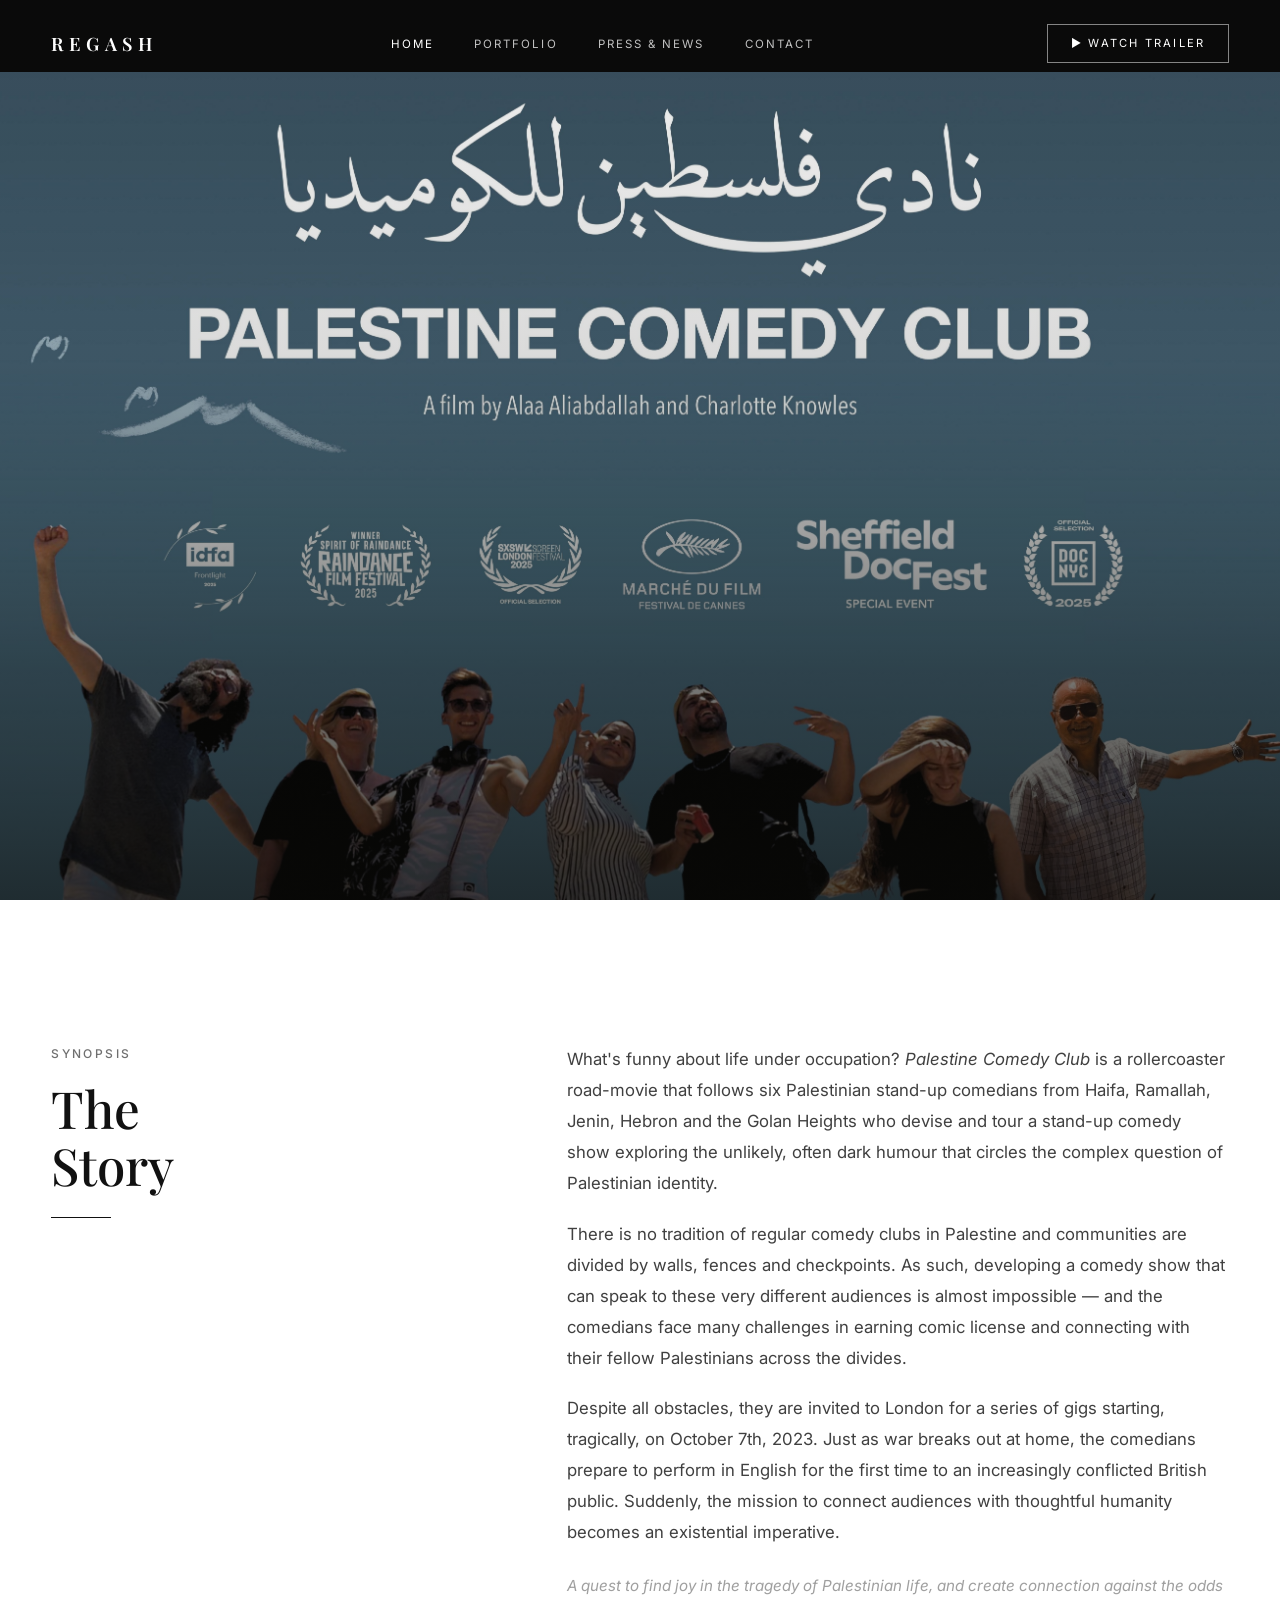
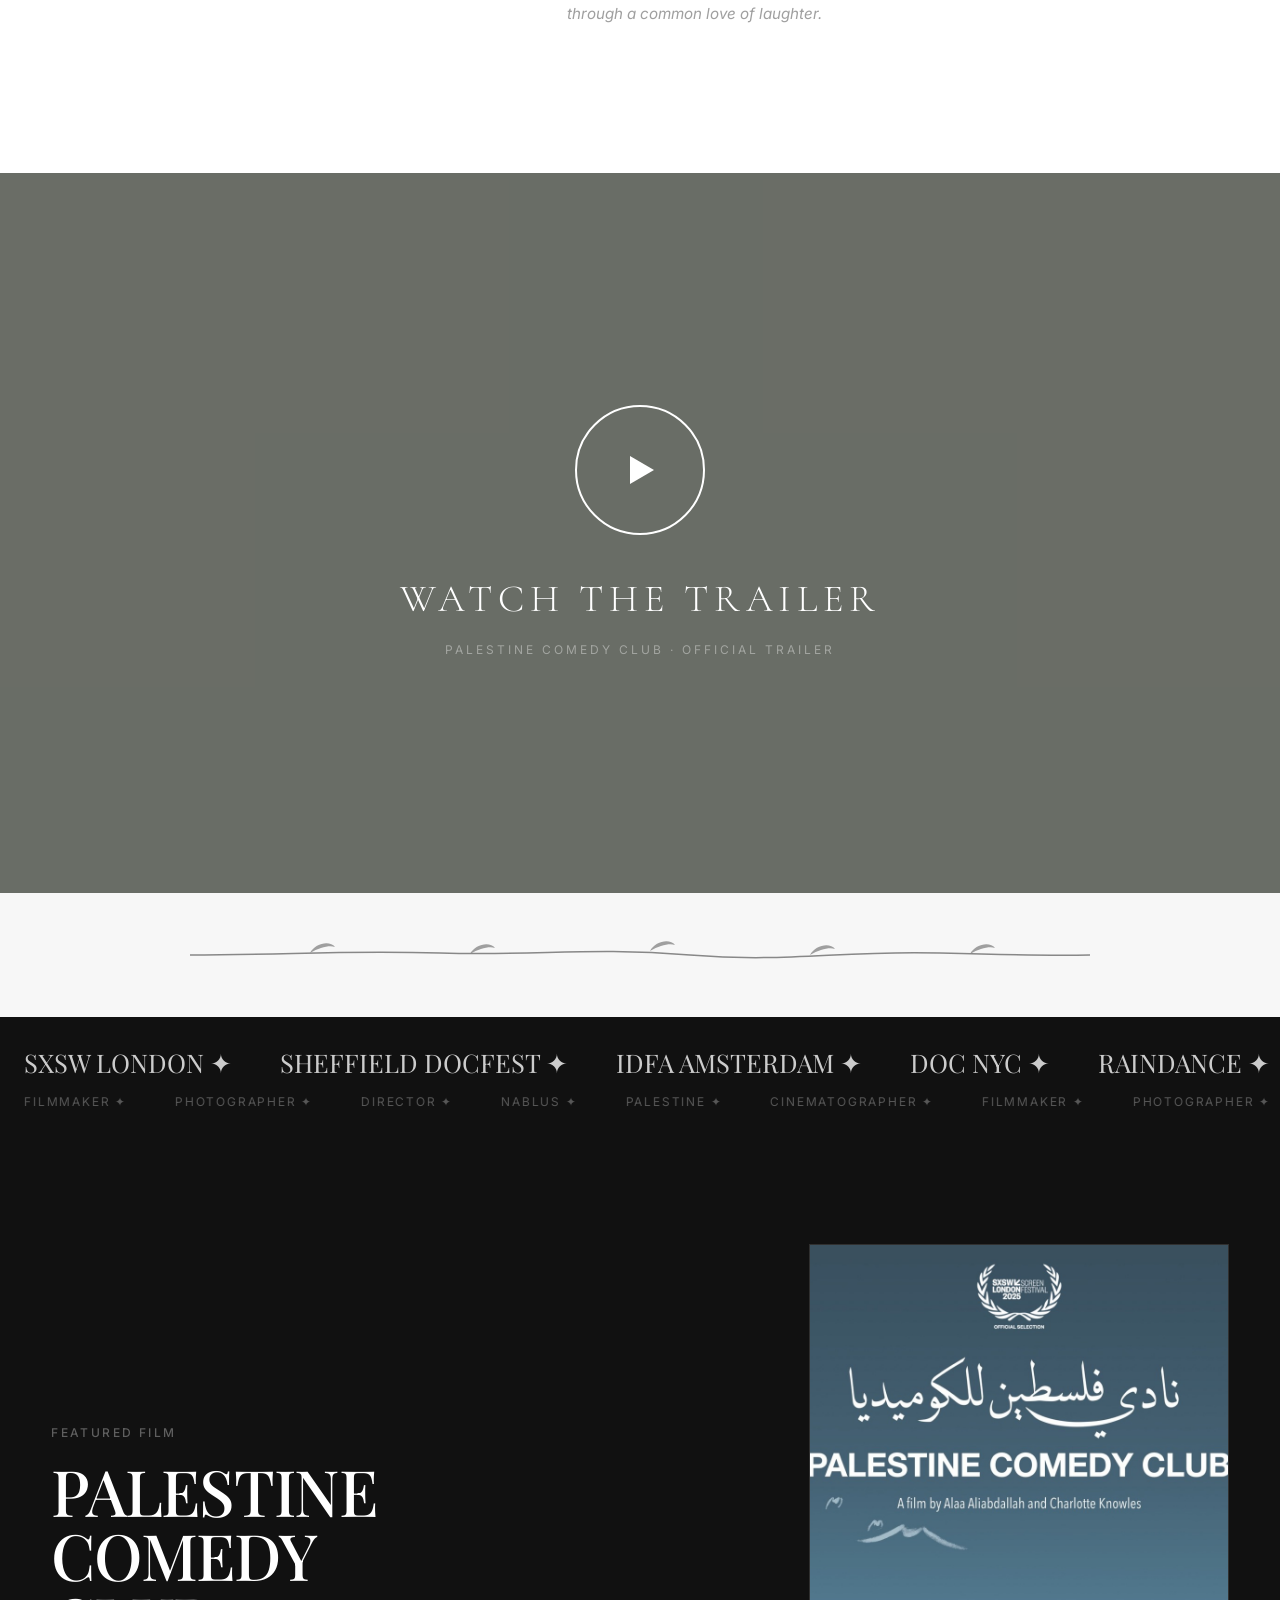
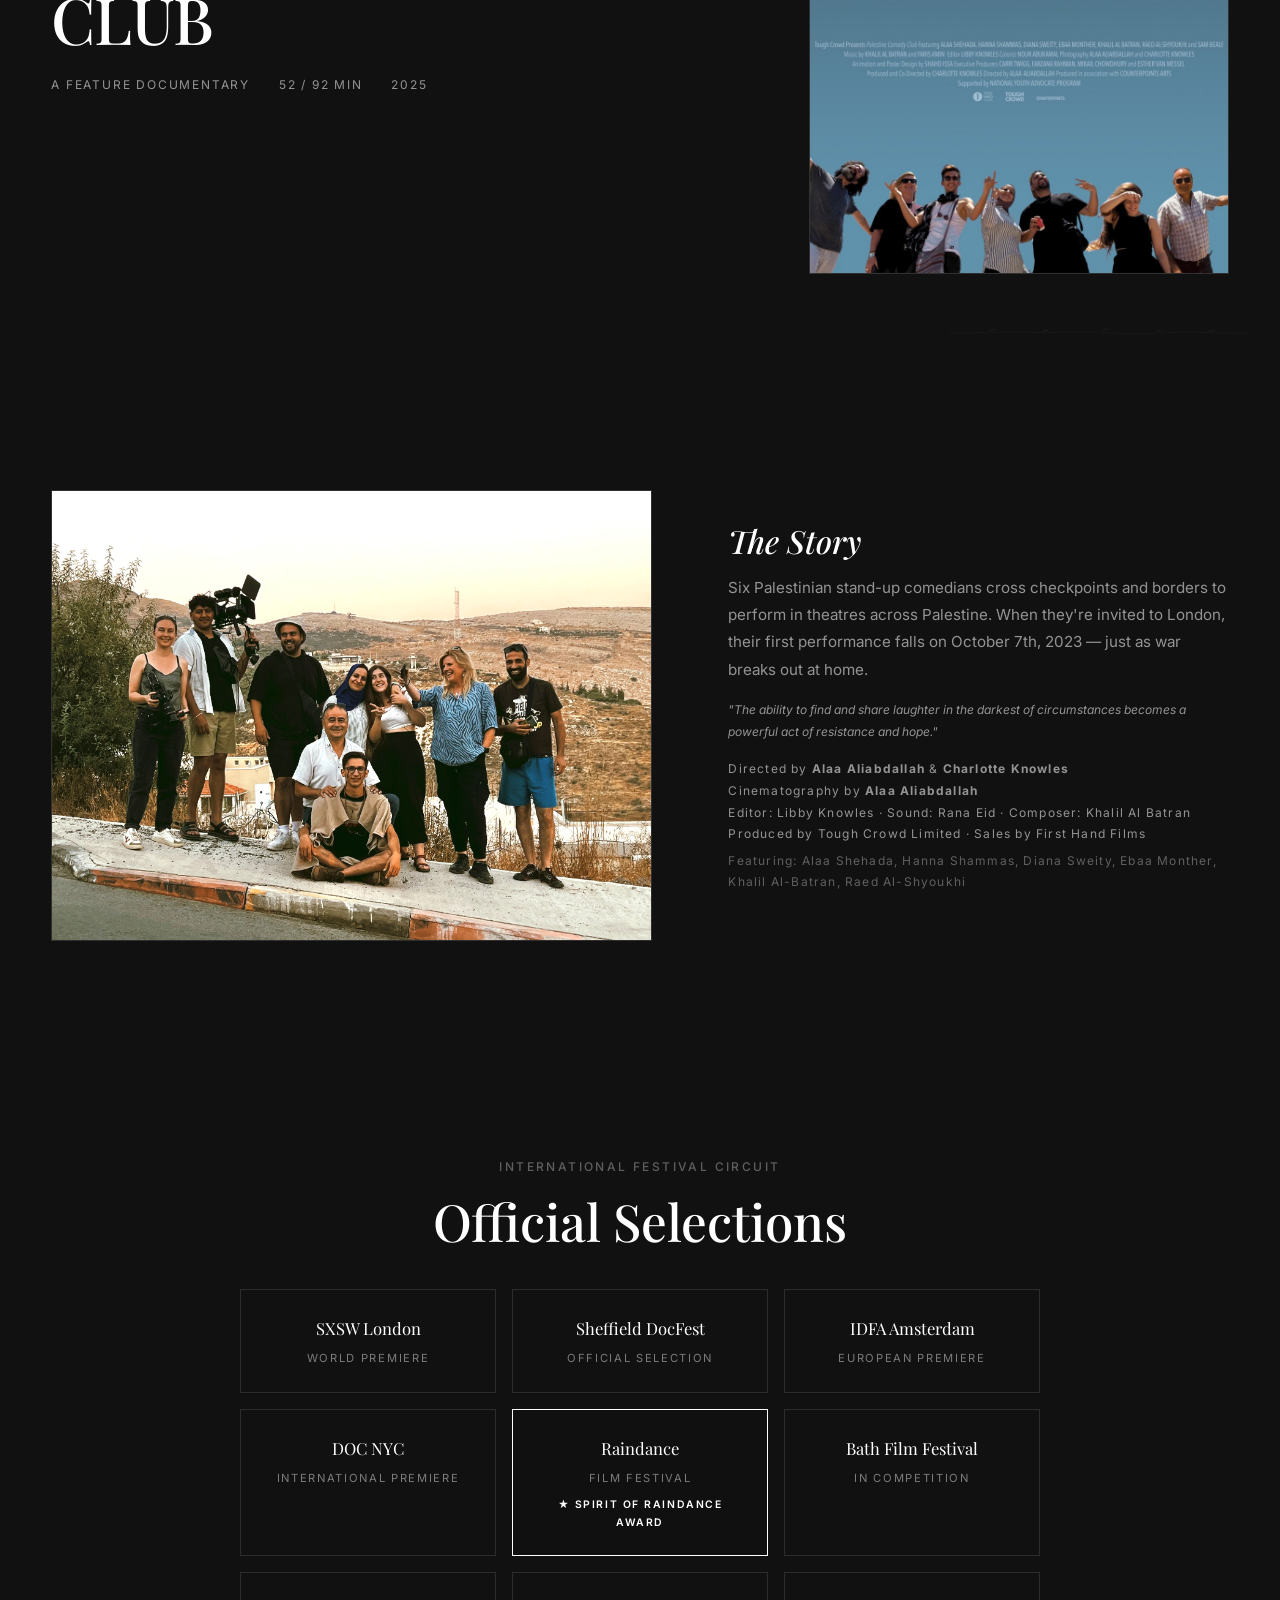
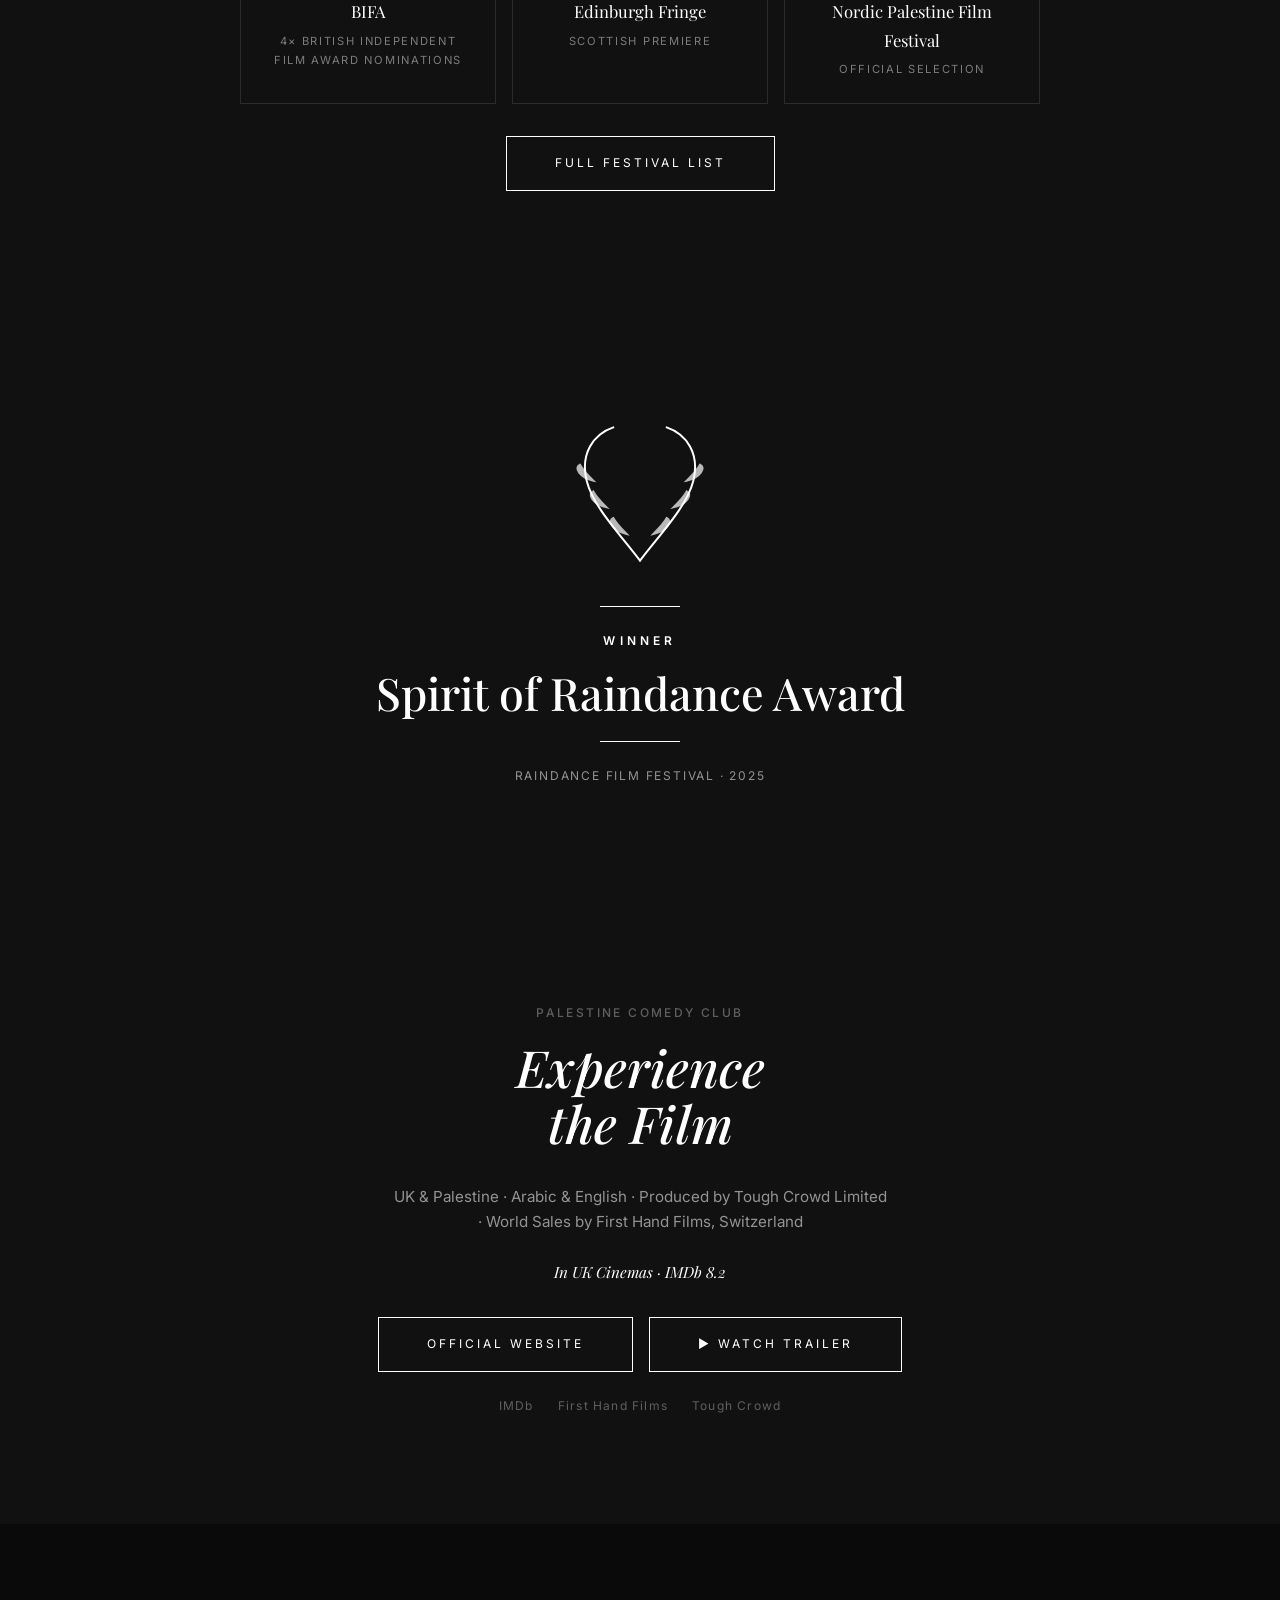
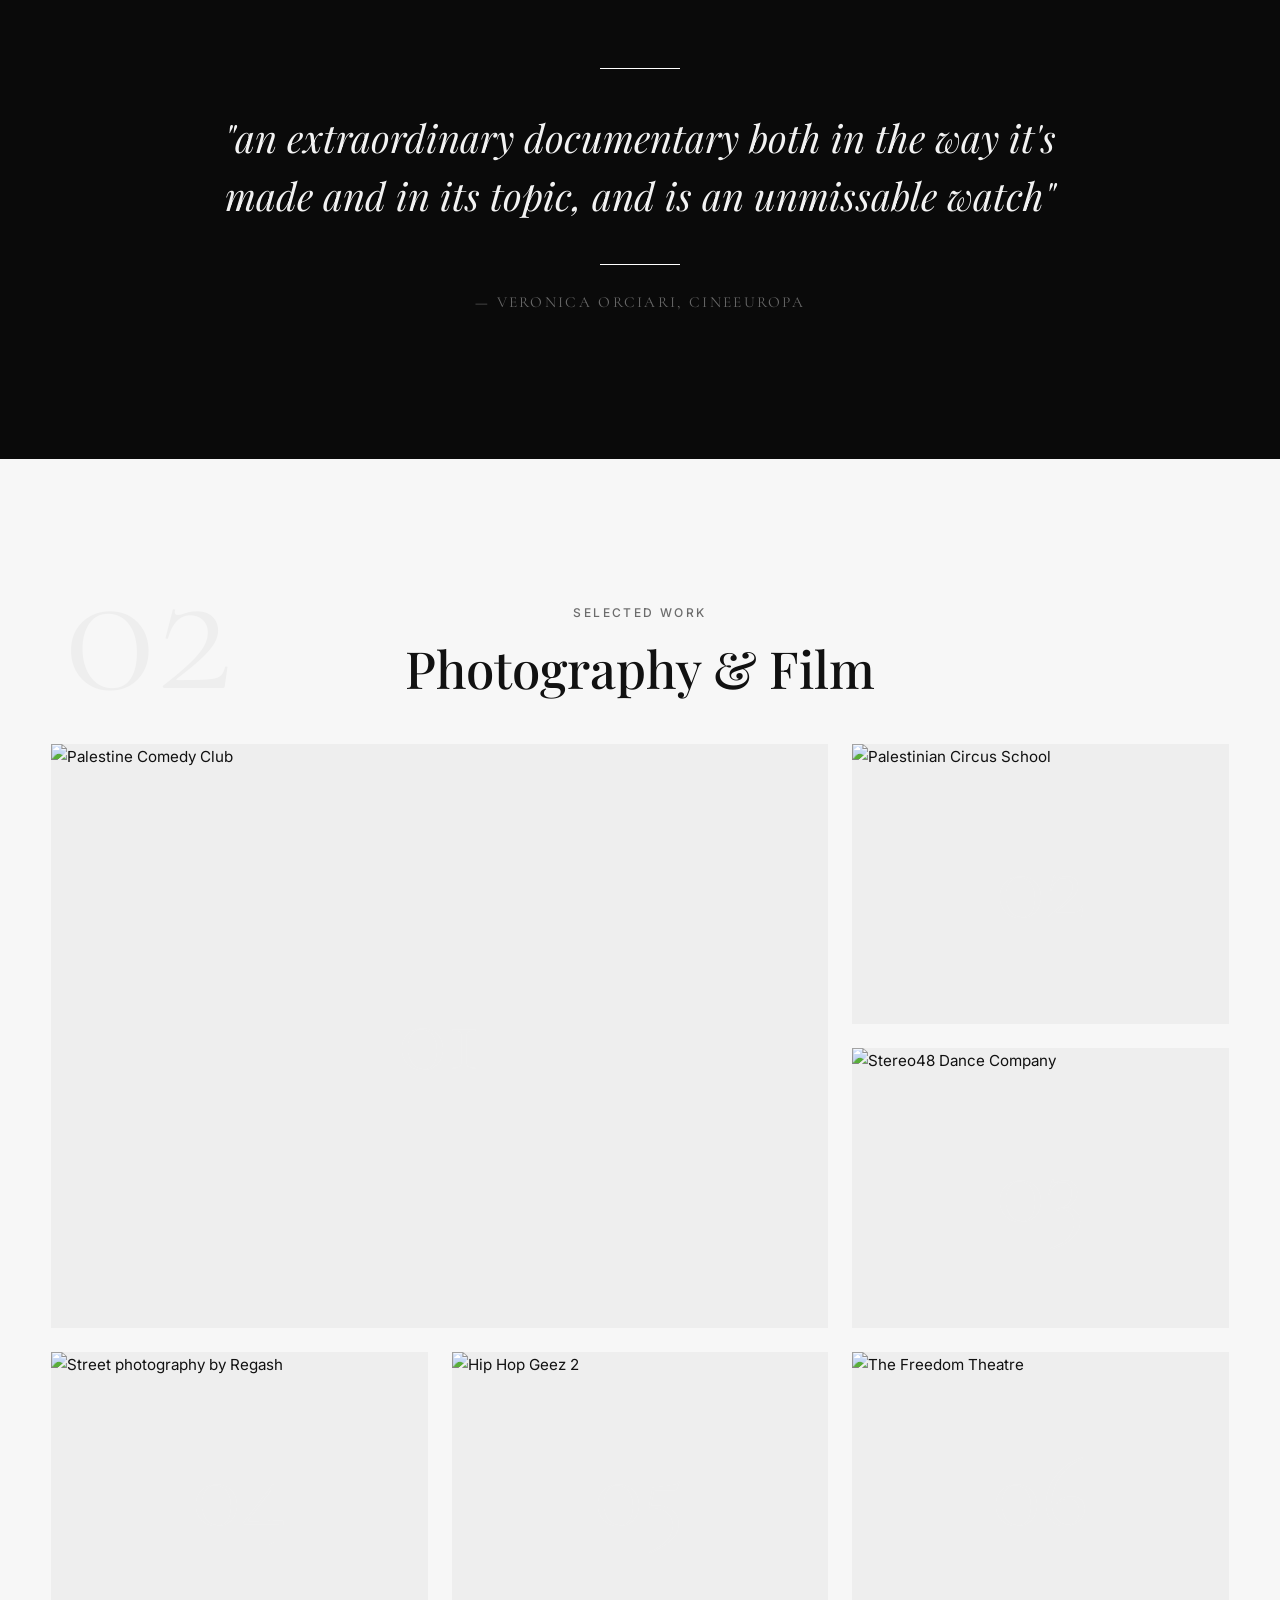
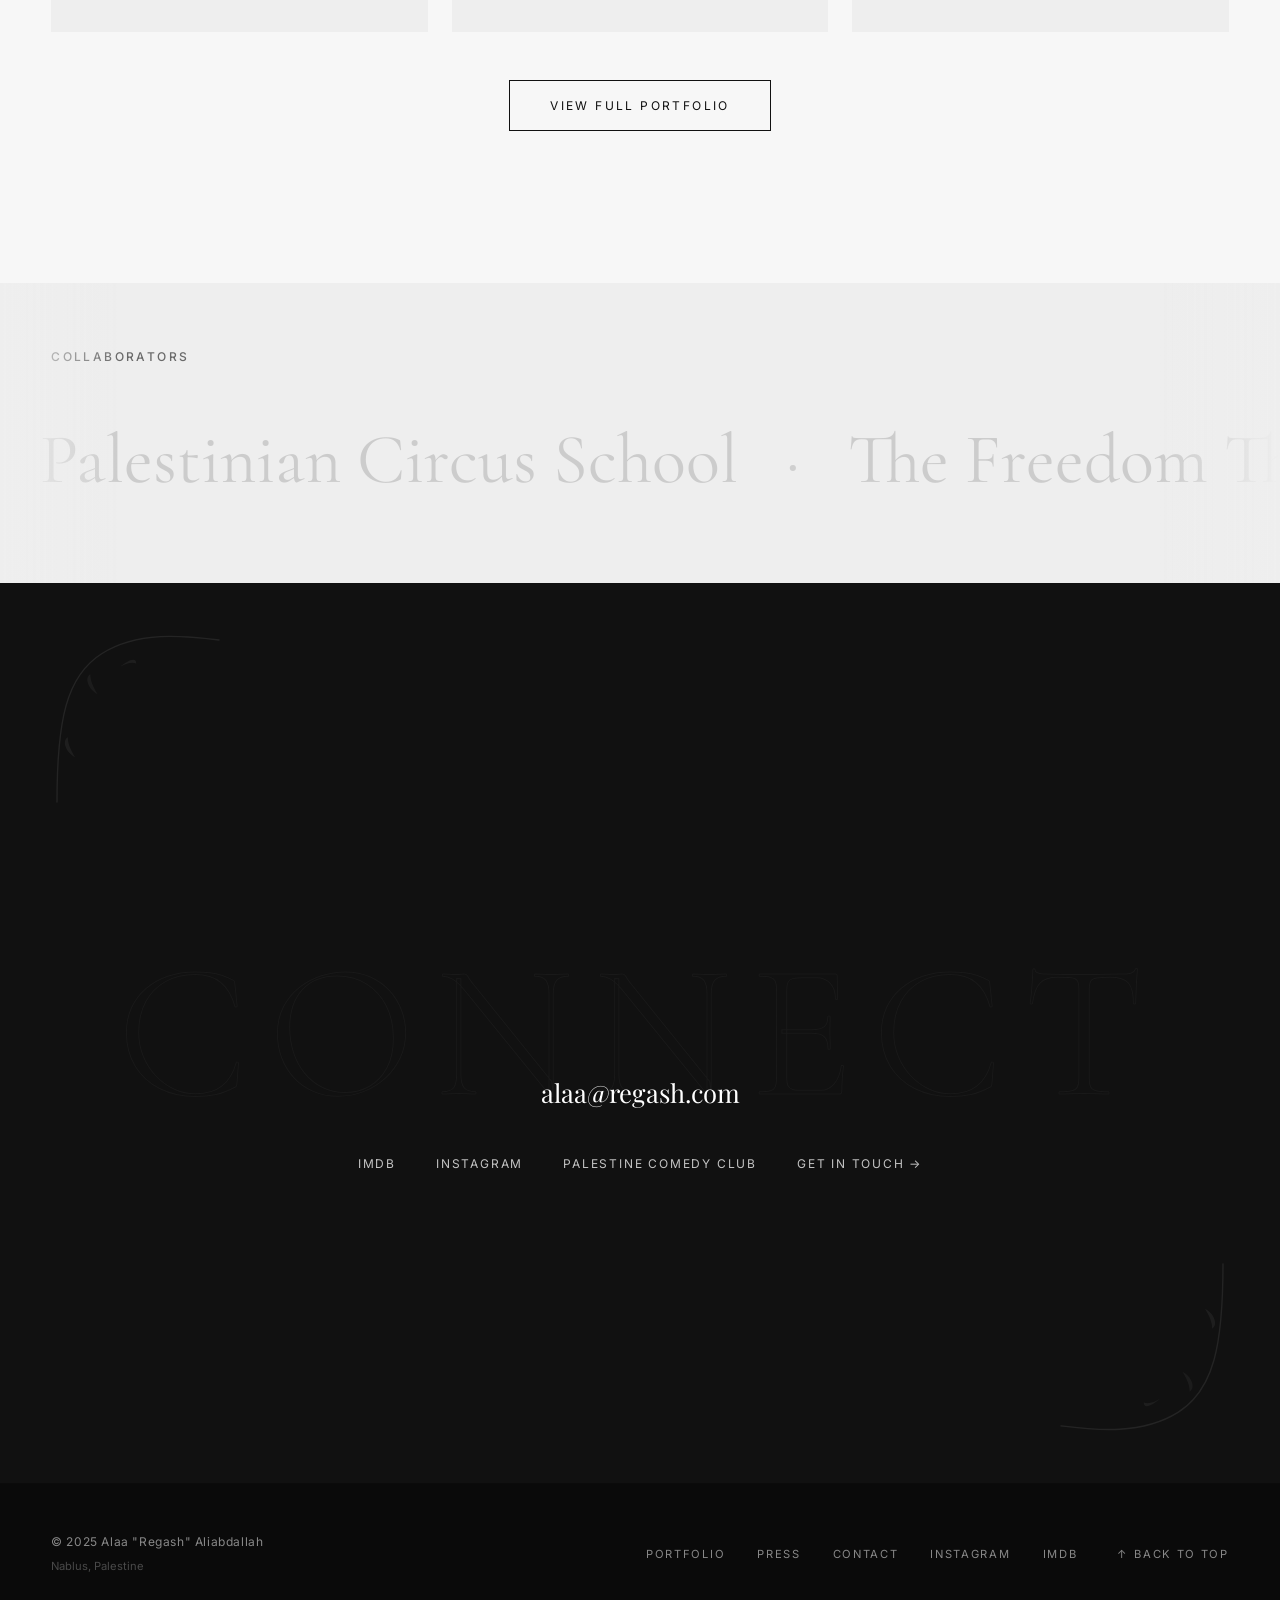
==== commit f583504b: "perf: remove Lenis, custom cursor, magnetic buttons - major lag sources on Mac" ====
--- a/index.html
+++ b/index.html
@@ -27,8 +27,6 @@
 
 
   <!-- Custom Cursor -->
-  <div class="cursor-dot" aria-hidden="true"></div>
-  <div class="cursor-ring" aria-hidden="true"></div>
 
   <!-- SVG Definitions -->
   <svg xmlns="http://www.w3.org/2000/svg" style="position:absolute;width:0;height:0;overflow:hidden" aria-hidden="true">
@@ -447,7 +445,6 @@
 
   <script src="https://cdn.jsdelivr.net/npm/gsap@3.12.5/dist/gsap.min.js"></script>
   <script src="https://cdn.jsdelivr.net/npm/gsap@3.12.5/dist/ScrollTrigger.min.js"></script>
-  <script src="https://cdn.jsdelivr.net/npm/lenis@1.1.18/dist/lenis.min.js"></script>
   <script>
   (function () {
     'use strict';
@@ -465,7 +462,6 @@
     });
 
     gsap.registerPlugin(ScrollTrigger);
-    let lenis;
     const isMobile = window.innerWidth < 901;
     const prefersReducedMotion = window.matchMedia('(prefers-reduced-motion: reduce)').matches;
 
@@ -492,21 +488,6 @@
       });
     }
 
-
-
-
-    function initLenis() {
-      if (isMobile) { ScrollTrigger.defaults({ scroller: window }); return; }
-      lenis = new Lenis({ duration: 1.2, easing: function (t) { return Math.min(1, 1.001 - Math.pow(2, -10 * t)); } });
-      lenis.on('scroll', ScrollTrigger.update);
-      gsap.ticker.add(function (time) { lenis.raf(time * 1000); });
-      gsap.ticker.lagSmoothing(0);
-    }
-
-    function initHomeHero() {
-
-    }
-
     function initShowreel() {
       gsap.from('.showreel__content', { y: 60, opacity: 0, duration: 1, ease: 'power3.out', scrollTrigger: { trigger: '#showreel', start: 'top 70%', toggleActions: 'play none none none' } });
 
@@ -530,14 +511,12 @@
       if (divLine) {
         try {
           const len = divLine.getTotalLength(); divLine.style.strokeDasharray = len; divLine.style.strokeDashoffset = len;
-          const t = gsap.timeline({ scrollTrigger: { trigger: '#oliveDivider', start: 'top 80%', end: 'bottom 30%', scrub: 1 } });
+          const t = gsap.timeline({ scrollTrigger: { trigger: '#oliveDivider', start: 'top 80%', toggleActions: 'play none none none' } });
           t.to(divLine, { strokeDashoffset: 0, duration: 1 });
           divLeaves.forEach(function (leaf, i) { gsap.set(leaf, { scale: 0, transformOrigin: 'center center' }); t.to(leaf, { scale: 1, duration: 0.15 }, 0.3 + i * 0.05); });
         } catch (e) {}
       }
     }
-
-    function initMarquees() { /* handled by CSS animation */ }
 
     function initFilmSection() {
       gsap.utils.toArray('.film-panel').forEach(function (panel) {
@@ -563,49 +542,21 @@
         .from('.press-quote__text', { y: 40, opacity: 0, duration: 1, ease: 'power3.out' }, '-=0.3')
         .from('.press-quote__line-bottom', { scaleX: 0, duration: 0.8, ease: 'power3.inOut' }, '-=0.4')
         .from('.press-quote__attr', { y: 20, opacity: 0, duration: 0.6 }, '-=0.3');
-
     }
 
     function initWorkGrid() {
-      gsap.from('.work-card', { y: 80, opacity: 0, scale: 0.95, stagger: { each: 0.08, from: 'start' }, duration: 0.9, ease: 'power3.out', scrollTrigger: { trigger: '.work-grid', start: 'top 80%', toggleActions: 'play none none none' } });
-    }
-
-    function initCollaborators() { /* handled by CSS animation */ }
+      gsap.from('.work-card', { y: 60, opacity: 0, stagger: 0.08, duration: 0.7, ease: 'power2.out', scrollTrigger: { trigger: '.work-grid', start: 'top 80%', toggleActions: 'play none none none' } });
+    }
 
     function initContact() {
       const words = document.querySelectorAll('.contact__heading .word');
       gsap.to(words, { opacity: 1, y: 0, duration: 0.8, stagger: 0.12, ease: 'power3.out', scrollTrigger: { trigger: '#contact', start: 'top 70%', toggleActions: 'play none none none' } });
       gsap.from('.contact__email', { y: 30, opacity: 0, duration: 0.8, delay: 0.2, ease: 'power2.out', scrollTrigger: { trigger: '#contact', start: 'top 70%', toggleActions: 'play none none none' } });
-      gsap.from('.contact__link', { y: 20, opacity: 0, stagger: 0.1, duration: 0.6, ease: 'power2.out', scrollTrigger: { trigger: '.contact__links', start: 'top 90%', toggleActions: 'play none none none' } });
-    }
-
-    function initCursor() {
-      if (isMobile || !window.matchMedia('(pointer: fine)').matches) return;
-      const dot = document.querySelector('.cursor-dot');
-      const ring = document.querySelector('.cursor-ring');
-      if (!dot || !ring) return;
-      const moveDotX = gsap.quickTo(dot, 'left', { duration: 0.15, ease: 'power3' });
-      const moveDotY = gsap.quickTo(dot, 'top', { duration: 0.15, ease: 'power3' });
-      const moveRingX = gsap.quickTo(ring, 'left', { duration: 0.35, ease: 'power3' });
-      const moveRingY = gsap.quickTo(ring, 'top', { duration: 0.35, ease: 'power3' });
-      window.addEventListener('mousemove', function (e) { moveDotX(e.clientX); moveDotY(e.clientY); moveRingX(e.clientX); moveRingY(e.clientY); });
-      document.querySelectorAll('a, button, .work-card, .festival-card, .magnetic-btn').forEach(function (el) {
-        el.addEventListener('mouseenter', function () { ring.classList.add('is-hover'); });
-        el.addEventListener('mouseleave', function () { ring.classList.remove('is-hover'); });
-      });
-    }
-
-    function initMagneticButtons() {
-      if (isMobile) return;
-      document.querySelectorAll('.magnetic-btn').forEach(function (btn) {
-        btn.addEventListener('mousemove', function (e) { const r = btn.getBoundingClientRect(); gsap.to(btn, { x: (e.clientX - r.left - r.width / 2) * 0.2, y: (e.clientY - r.top - r.height / 2) * 0.2, duration: 0.3, ease: 'power2.out' }); });
-        btn.addEventListener('mouseleave', function () { gsap.to(btn, { x: 0, y: 0, duration: 0.5, ease: 'elastic.out(1,0.4)' }); });
-      });
     }
 
     function initBackToTop() {
       const btn = document.getElementById('backToTop');
-      if (btn) btn.addEventListener('click', function () { if (lenis) lenis.scrollTo(0, { duration: 2 }); else window.scrollTo({ top: 0, behavior: 'smooth' }); });
+      if (btn) btn.addEventListener('click', function () { window.scrollTo({ top: 0, behavior: 'smooth' }); });
     }
 
     let resizeTimer;
@@ -616,18 +567,12 @@
 
     initSVGStrokes();
     if (!prefersReducedMotion) {
-      initLenis();
-      initHomeHero();
       initShowreel();
       initDivider();
-      initMarquees();
       initFilmSection();
       initPressQuote();
       initWorkGrid();
-      initCollaborators();
       initContact();
-      initCursor();
-      initMagneticButtons();
       initBackToTop();
     }
   })();
--- a/styles.css
+++ b/styles.css
@@ -1217,39 +1217,6 @@
     }
     .footer__top-btn:hover .footer__top-arrow { transform: translateY(-3px); }
 
-    /* ============ CURSOR ============ */
-    .cursor-dot, .cursor-ring { display: none; }
-    @media (pointer: fine) {
-      .cursor-dot {
-        display: block;
-        position: fixed;
-        top: 0; left: 0;
-        width: 8px; height: 8px;
-        background: var(--olive-deep);
-        border-radius: 50%;
-        pointer-events: none;
-        z-index: 9998;
-        transform: translate(-50%, -50%);
-        mix-blend-mode: difference;
-      }
-      .cursor-ring {
-        display: block;
-        position: fixed;
-        top: 0; left: 0;
-        width: 40px; height: 40px;
-        border: 1px solid rgba(60, 74, 46, 0.3);
-        border-radius: 50%;
-        pointer-events: none;
-        z-index: 9997;
-        transform: translate(-50%, -50%);
-        transition: width 0.3s var(--ease-out), height 0.3s var(--ease-out), border-color 0.3s;
-      }
-      .cursor-ring.is-hover {
-        width: 60px; height: 60px;
-        border-color: var(--gold);
-      }
-      .section--dark .cursor-dot { background: var(--cream); }
-    }
 
     /* ============ RESPONSIVE ============ */
     /* ============ TABLET (iPad landscape ~1024px) ============ */
